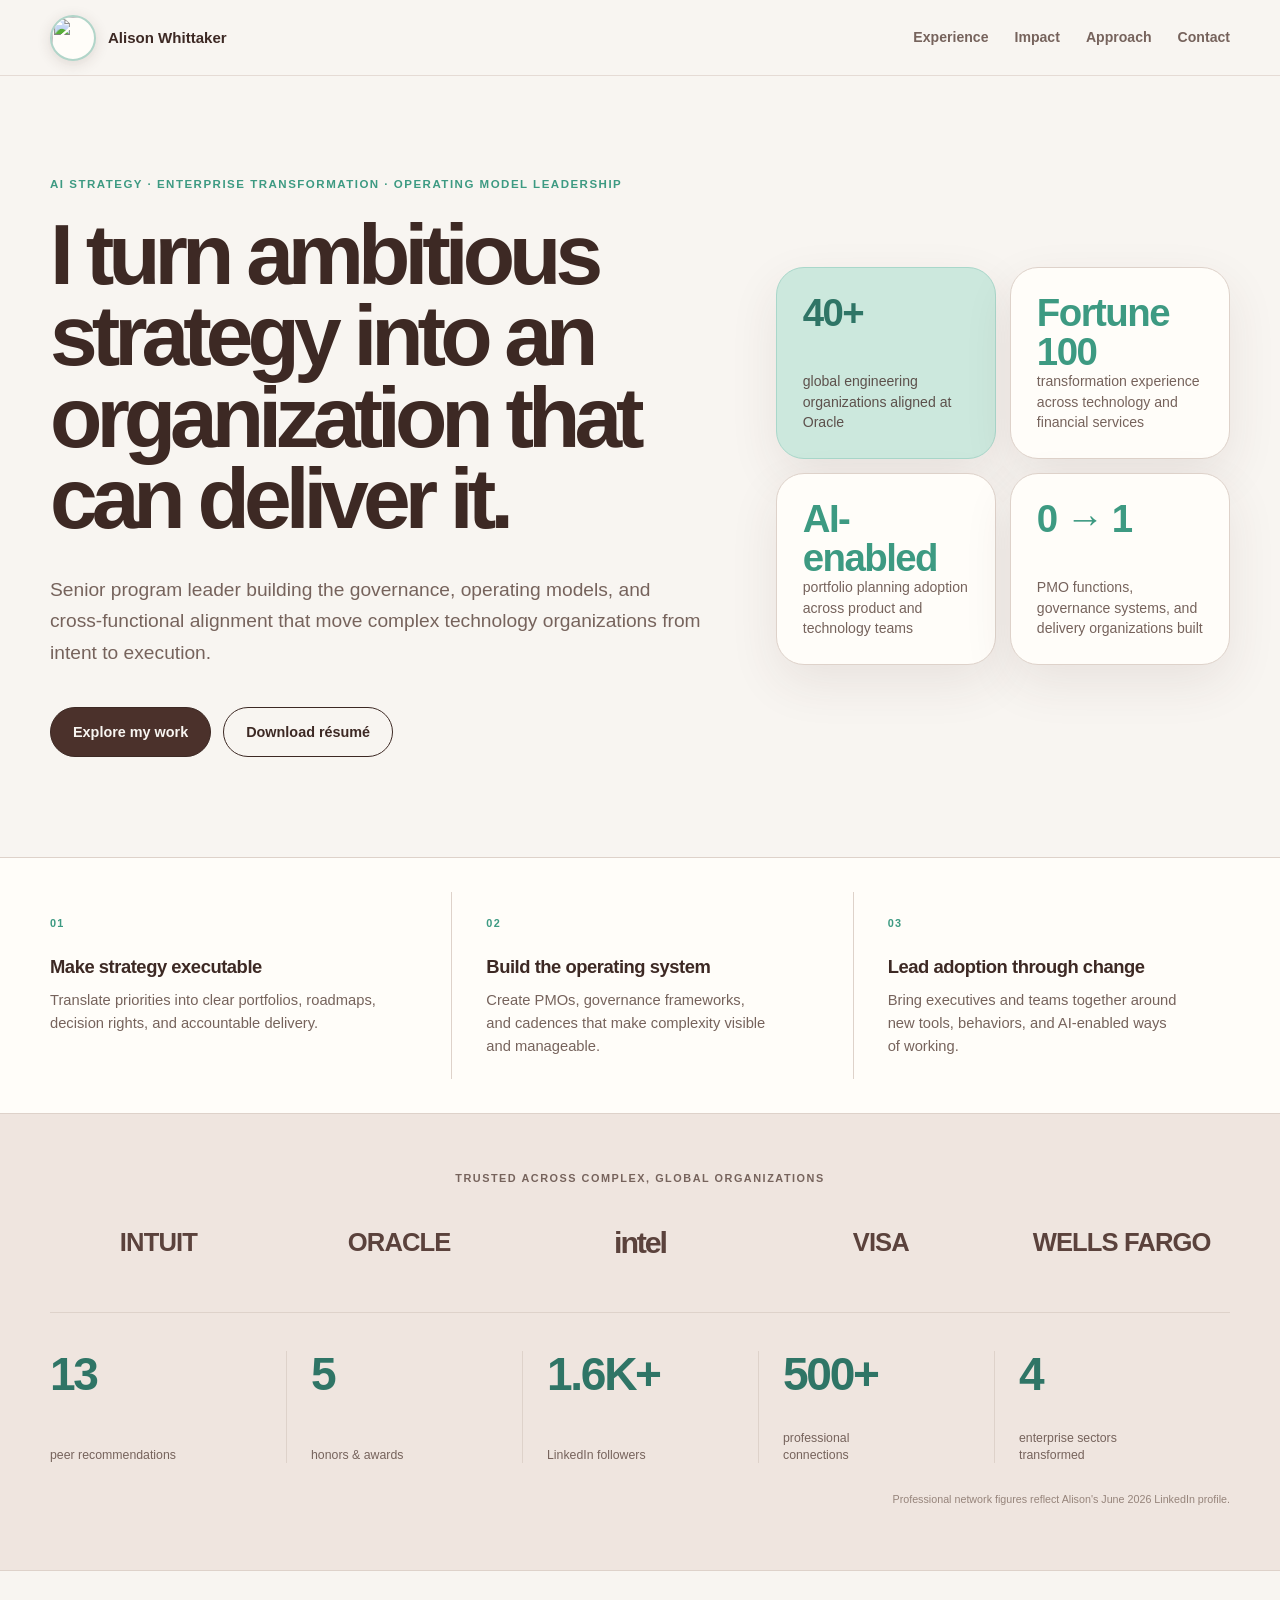
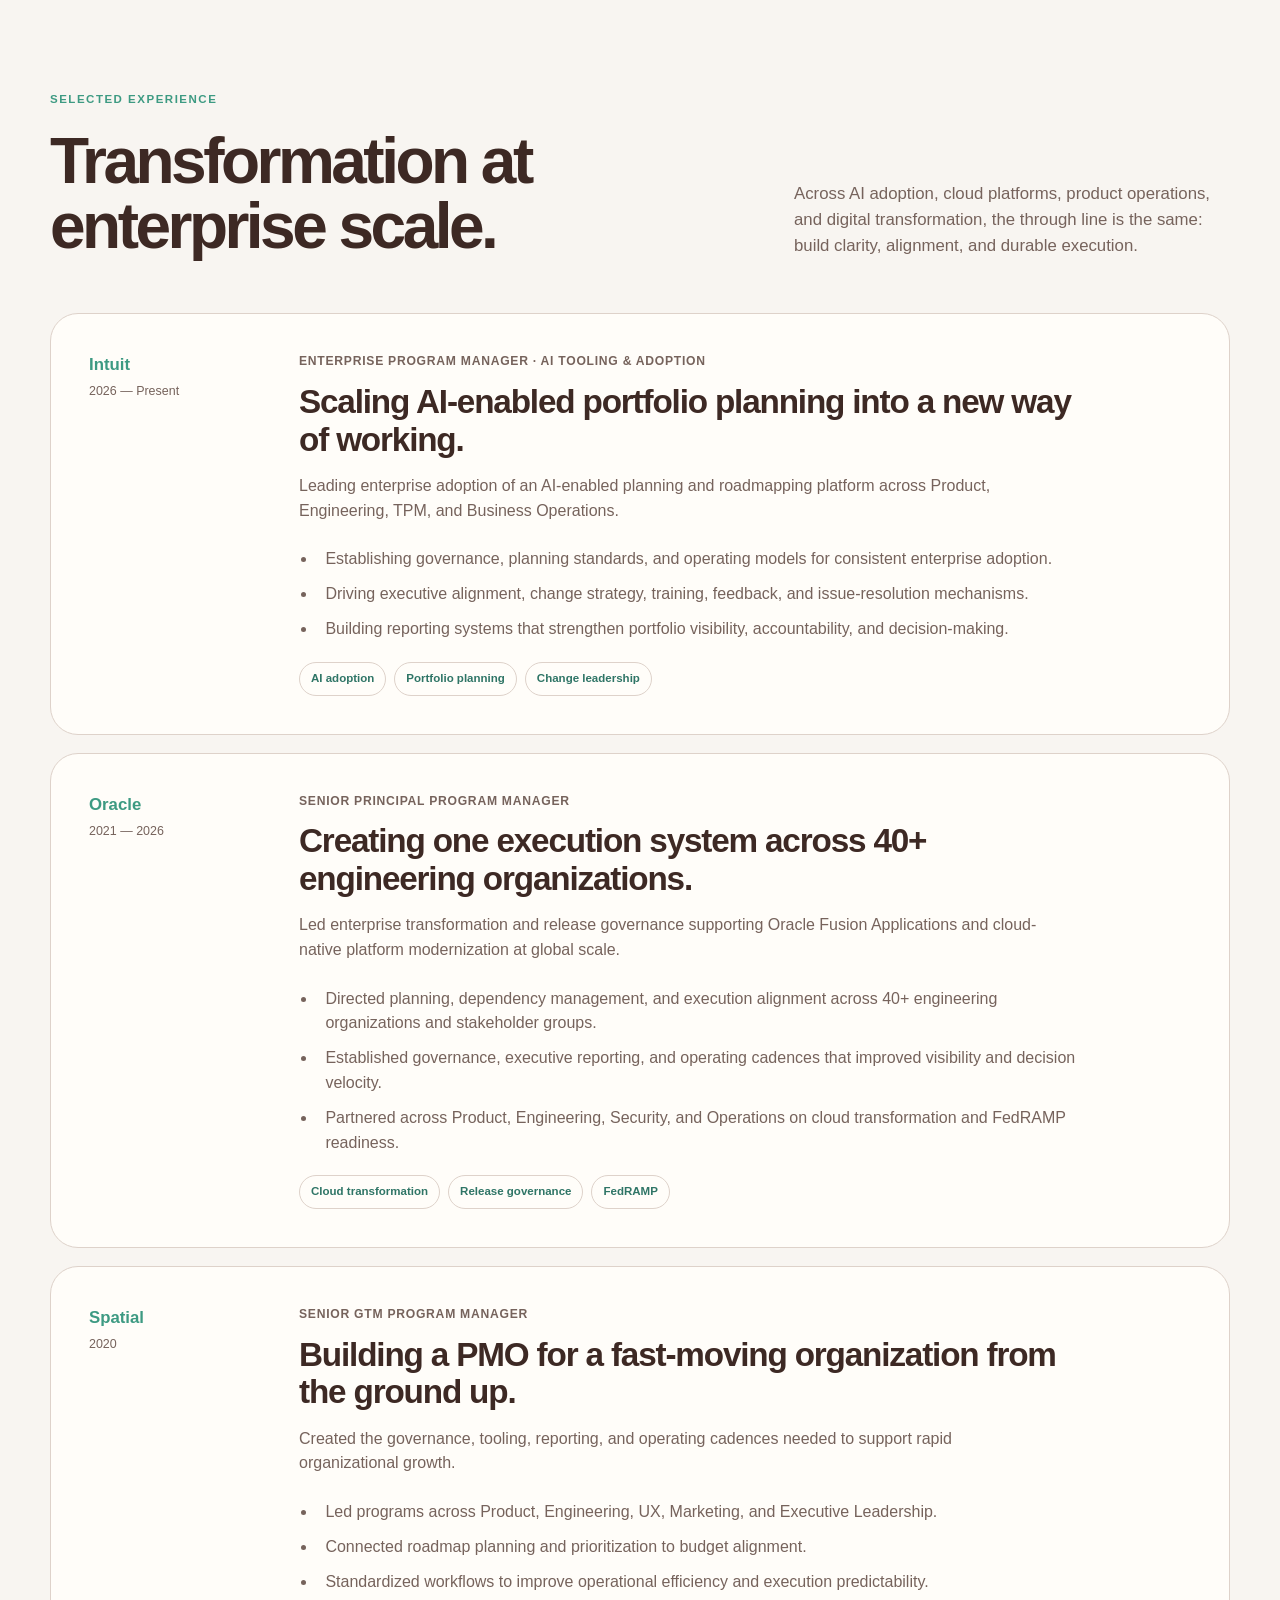
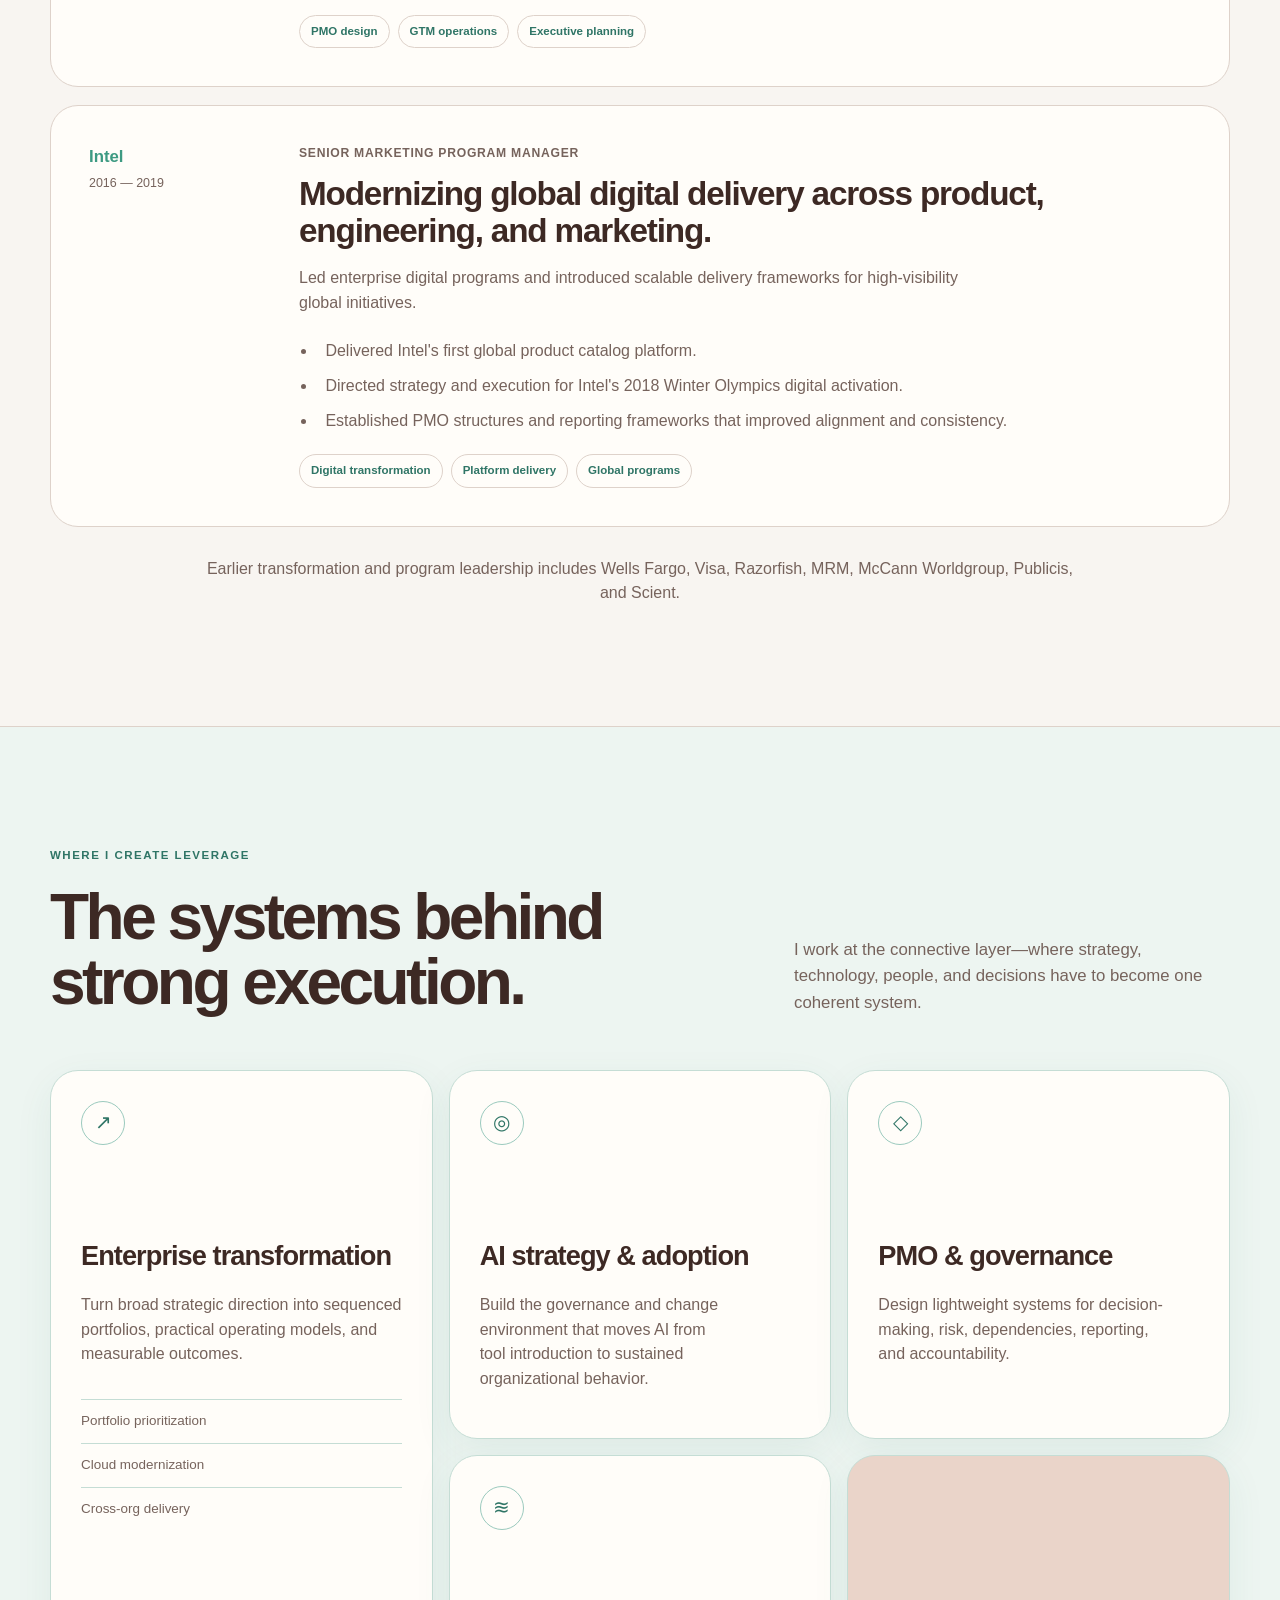
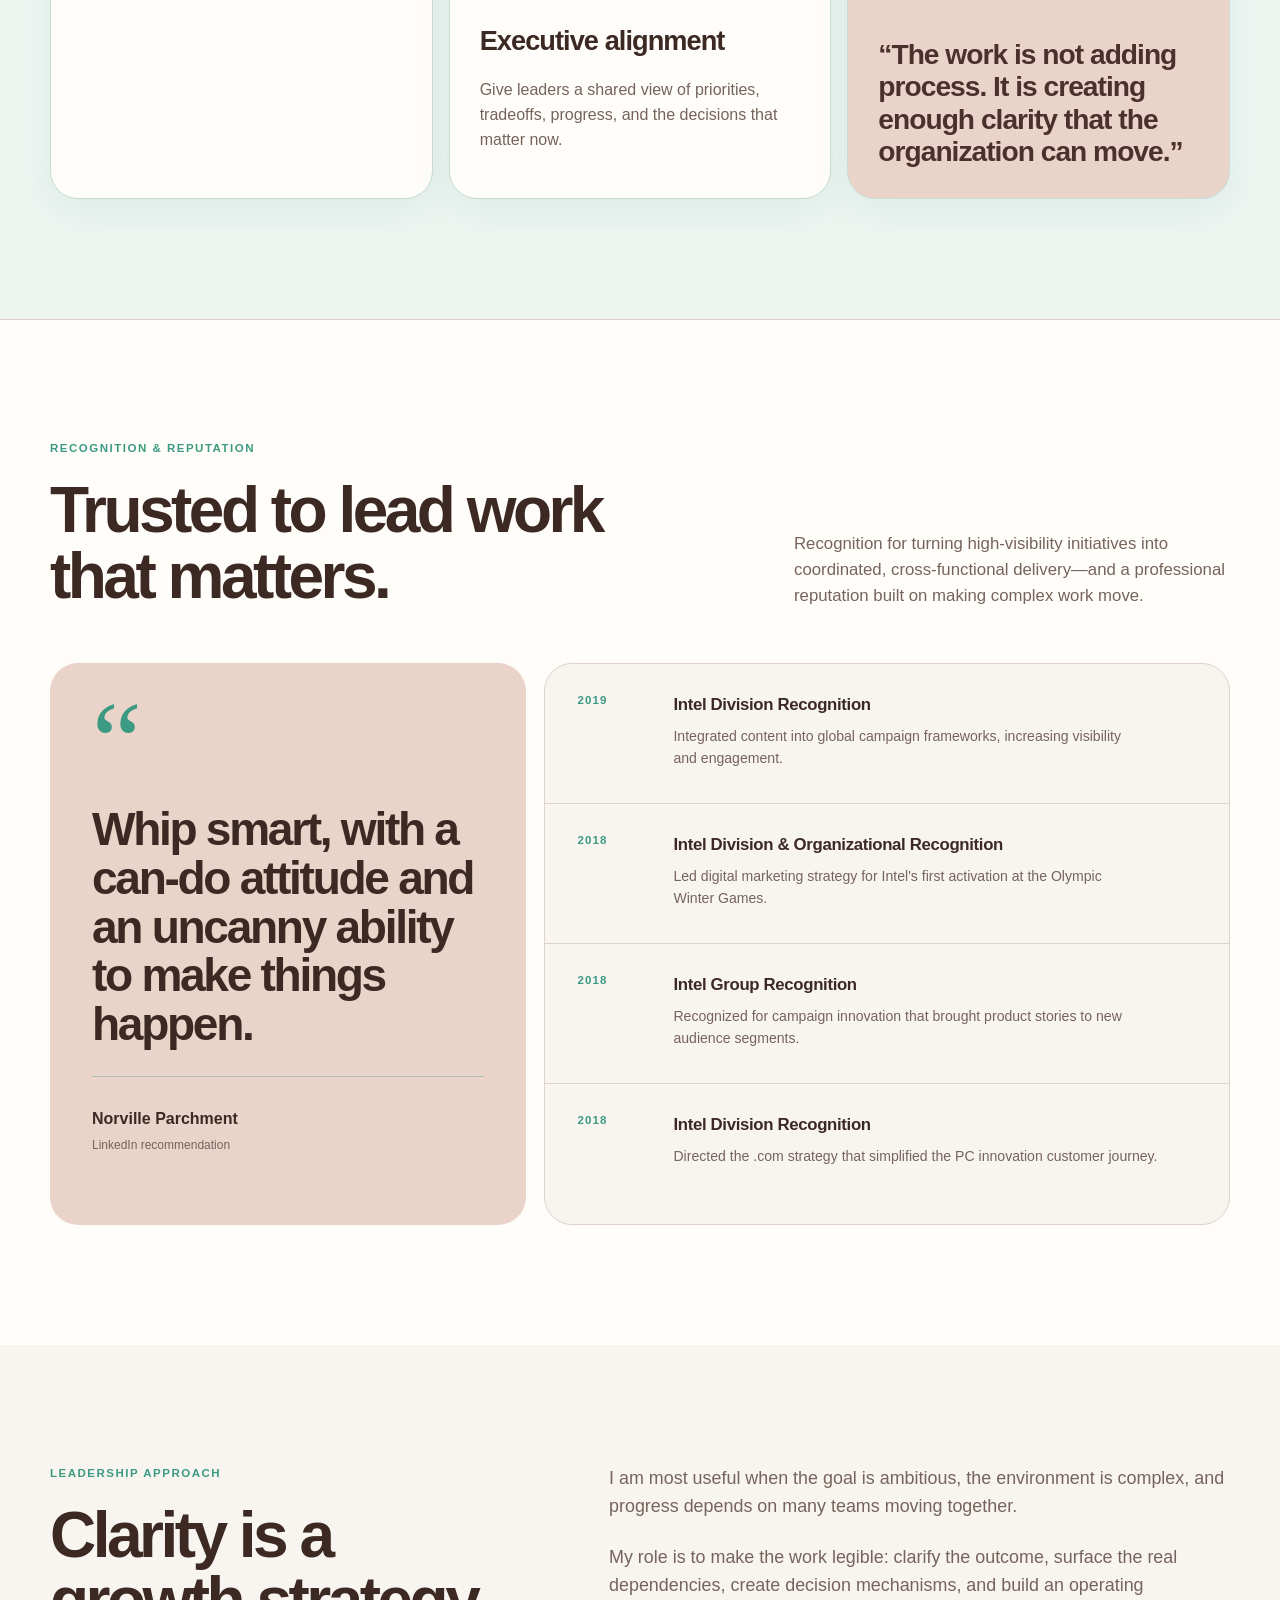
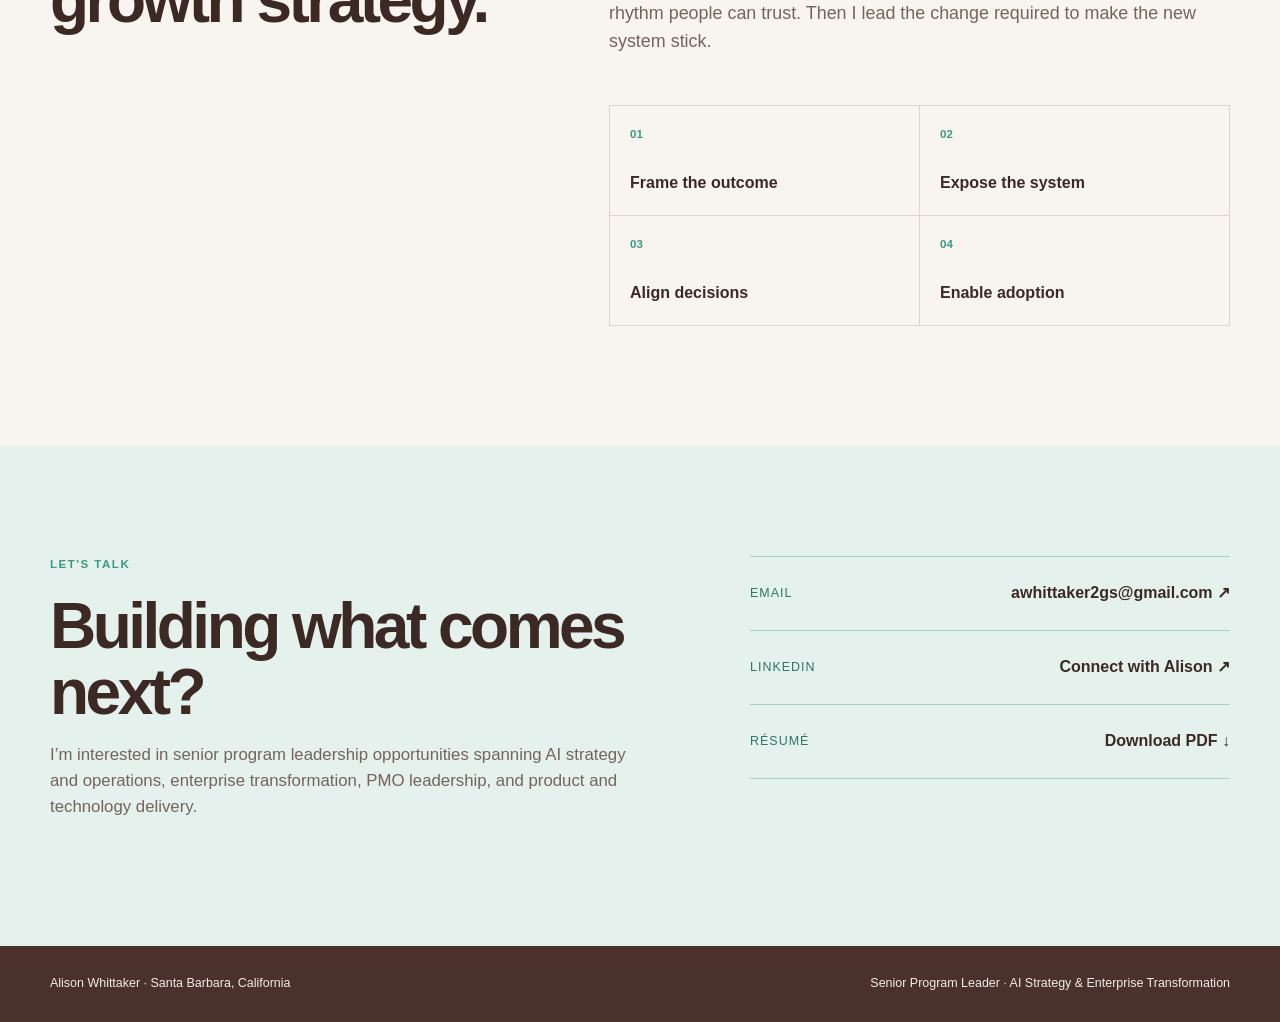
==== index.html @ a3161a33 "Add files via upload" ====
<!doctype html>
<html lang="en">
<head>
  <meta charset="utf-8">
  <meta name="viewport" content="width=device-width, initial-scale=1">
  <meta name="description" content="Alison Whittaker is a senior program leader specializing in AI strategy, enterprise transformation, operating models, PMO leadership, and technology delivery.">
  <title>Alison Whittaker — Senior Program Leader</title>
  <link rel="icon" type="image/png" href="assets/alison-whittaker-profile.png">
  <link rel="stylesheet" href="styles.css">
  <script defer src="script.js"></script>
</head>
<body>
  <header class="site-header">
    <a class="wordmark" href="#top" aria-label="Alison Whittaker, home">
      <img class="wordmark-photo" src="assets/alison-whittaker-profile.png" alt="">
      <span>Alison Whittaker</span>
    </a>
    <button class="menu-toggle" type="button" aria-expanded="false" aria-controls="site-nav">Menu</button>
    <nav id="site-nav" aria-label="Primary navigation">
      <a href="#experience">Experience</a>
      <a href="#impact">Impact</a>
      <a href="#approach">Approach</a>
      <a href="#contact">Contact</a>
    </nav>
  </header>

  <main id="top">
    <section class="hero wrap">
      <div class="hero-copy">
        <p class="eyebrow">AI strategy · Enterprise transformation · Operating model leadership</p>
        <h1>I turn ambitious strategy into an organization that can deliver it.</h1>
        <p class="hero-intro">Senior program leader building the governance, operating models, and cross-functional alignment that move complex technology organizations from intent to execution.</p>
        <div class="hero-actions">
          <a class="button button-primary" href="#experience">Explore my work</a>
          <a class="button button-secondary" href="assets/Alison-Whittaker-Resume-2026.pdf" download>Download résumé</a>
        </div>
      </div>

      <aside class="proof-grid" aria-label="Career highlights">
        <div class="proof-card proof-card-featured">
          <strong>40+</strong>
          <span>global engineering organizations aligned at Oracle</span>
        </div>
        <div class="proof-card">
          <strong>Fortune 100</strong>
          <span>transformation experience across technology and financial services</span>
        </div>
        <div class="proof-card">
          <strong>AI-enabled</strong>
          <span>portfolio planning adoption across product and technology teams</span>
        </div>
        <div class="proof-card">
          <strong>0 → 1</strong>
          <span>PMO functions, governance systems, and delivery organizations built</span>
        </div>
      </aside>
    </section>

    <section class="pillars" aria-label="Leadership focus">
      <div class="wrap pillars-grid">
        <article>
          <span class="pillar-number">01</span>
          <h2>Make strategy executable</h2>
          <p>Translate priorities into clear portfolios, roadmaps, decision rights, and accountable delivery.</p>
        </article>
        <article>
          <span class="pillar-number">02</span>
          <h2>Build the operating system</h2>
          <p>Create PMOs, governance frameworks, and cadences that make complexity visible and manageable.</p>
        </article>
        <article>
          <span class="pillar-number">03</span>
          <h2>Lead adoption through change</h2>
          <p>Bring executives and teams together around new tools, behaviors, and AI-enabled ways of working.</p>
        </article>
      </div>
    </section>

    <section class="authority-section" aria-label="Professional credibility">
      <div class="wrap">
        <p class="authority-label">Trusted across complex, global organizations</p>
        <div class="brand-rail" aria-label="Selected organizations">
          <span>INTUIT</span>
          <span>ORACLE</span>
          <span>intel</span>
          <span>VISA</span>
          <span>WELLS FARGO</span>
        </div>
        <div class="authority-stats">
          <div>
            <strong>13</strong>
            <span>peer recommendations</span>
          </div>
          <div>
            <strong>5</strong>
            <span>honors &amp; awards</span>
          </div>
          <div>
            <strong>1.6K+</strong>
            <span>LinkedIn followers</span>
          </div>
          <div>
            <strong>500+</strong>
            <span>professional connections</span>
          </div>
          <div>
            <strong>4</strong>
            <span>enterprise sectors transformed</span>
          </div>
        </div>
        <p class="source-note">Professional network figures reflect Alison's June 2026 LinkedIn profile.</p>
      </div>
    </section>

    <section class="section wrap" id="experience">
      <div class="section-heading">
        <div>
          <p class="eyebrow">Selected experience</p>
          <h2>Transformation at enterprise scale.</h2>
        </div>
        <p>Across AI adoption, cloud platforms, product operations, and digital transformation, the through line is the same: build clarity, alignment, and durable execution.</p>
      </div>

      <div class="experience-list">
        <article class="experience-card">
          <div class="experience-meta">
            <span class="company">Intuit</span>
            <span>2026 — Present</span>
          </div>
          <div class="experience-main">
            <p class="role">Enterprise Program Manager · AI Tooling & Adoption</p>
            <h3>Scaling AI-enabled portfolio planning into a new way of working.</h3>
            <p>Leading enterprise adoption of an AI-enabled planning and roadmapping platform across Product, Engineering, TPM, and Business Operations.</p>
            <ul>
              <li>Establishing governance, planning standards, and operating models for consistent enterprise adoption.</li>
              <li>Driving executive alignment, change strategy, training, feedback, and issue-resolution mechanisms.</li>
              <li>Building reporting systems that strengthen portfolio visibility, accountability, and decision-making.</li>
            </ul>
          </div>
          <div class="experience-tags">
            <span>AI adoption</span><span>Portfolio planning</span><span>Change leadership</span>
          </div>
        </article>

        <article class="experience-card">
          <div class="experience-meta">
            <span class="company">Oracle</span>
            <span>2021 — 2026</span>
          </div>
          <div class="experience-main">
            <p class="role">Senior Principal Program Manager</p>
            <h3>Creating one execution system across 40+ engineering organizations.</h3>
            <p>Led enterprise transformation and release governance supporting Oracle Fusion Applications and cloud-native platform modernization at global scale.</p>
            <ul>
              <li>Directed planning, dependency management, and execution alignment across 40+ engineering organizations and stakeholder groups.</li>
              <li>Established governance, executive reporting, and operating cadences that improved visibility and decision velocity.</li>
              <li>Partnered across Product, Engineering, Security, and Operations on cloud transformation and FedRAMP readiness.</li>
            </ul>
          </div>
          <div class="experience-tags">
            <span>Cloud transformation</span><span>Release governance</span><span>FedRAMP</span>
          </div>
        </article>

        <article class="experience-card">
          <div class="experience-meta">
            <span class="company">Spatial</span>
            <span>2020</span>
          </div>
          <div class="experience-main">
            <p class="role">Senior GTM Program Manager</p>
            <h3>Building a PMO for a fast-moving organization from the ground up.</h3>
            <p>Created the governance, tooling, reporting, and operating cadences needed to support rapid organizational growth.</p>
            <ul>
              <li>Led programs across Product, Engineering, UX, Marketing, and Executive Leadership.</li>
              <li>Connected roadmap planning and prioritization to budget alignment.</li>
              <li>Standardized workflows to improve operational efficiency and execution predictability.</li>
            </ul>
          </div>
          <div class="experience-tags">
            <span>PMO design</span><span>GTM operations</span><span>Executive planning</span>
          </div>
        </article>

        <article class="experience-card">
          <div class="experience-meta">
            <span class="company">Intel</span>
            <span>2016 — 2019</span>
          </div>
          <div class="experience-main">
            <p class="role">Senior Marketing Program Manager</p>
            <h3>Modernizing global digital delivery across product, engineering, and marketing.</h3>
            <p>Led enterprise digital programs and introduced scalable delivery frameworks for high-visibility global initiatives.</p>
            <ul>
              <li>Delivered Intel's first global product catalog platform.</li>
              <li>Directed strategy and execution for Intel's 2018 Winter Olympics digital activation.</li>
              <li>Established PMO structures and reporting frameworks that improved alignment and consistency.</li>
            </ul>
          </div>
          <div class="experience-tags">
            <span>Digital transformation</span><span>Platform delivery</span><span>Global programs</span>
          </div>
        </article>
      </div>

      <p class="earlier-work">Earlier transformation and program leadership includes Wells Fargo, Visa, Razorfish, MRM, McCann Worldgroup, Publicis, and Scient.</p>
    </section>

    <section class="section impact-section" id="impact">
      <div class="wrap">
        <div class="section-heading">
          <div>
            <p class="eyebrow">Where I create leverage</p>
            <h2>The systems behind strong execution.</h2>
          </div>
          <p>I work at the connective layer—where strategy, technology, people, and decisions have to become one coherent system.</p>
        </div>

        <div class="impact-grid">
          <article class="impact-card impact-card-large">
            <span class="impact-icon">↗</span>
            <h3>Enterprise transformation</h3>
            <p>Turn broad strategic direction into sequenced portfolios, practical operating models, and measurable outcomes.</p>
            <ul><li>Portfolio prioritization</li><li>Cloud modernization</li><li>Cross-org delivery</li></ul>
          </article>
          <article class="impact-card">
            <span class="impact-icon">◎</span>
            <h3>AI strategy & adoption</h3>
            <p>Build the governance and change environment that moves AI from tool introduction to sustained organizational behavior.</p>
          </article>
          <article class="impact-card">
            <span class="impact-icon">◇</span>
            <h3>PMO & governance</h3>
            <p>Design lightweight systems for decision-making, risk, dependencies, reporting, and accountability.</p>
          </article>
          <article class="impact-card">
            <span class="impact-icon">≋</span>
            <h3>Executive alignment</h3>
            <p>Give leaders a shared view of priorities, tradeoffs, progress, and the decisions that matter now.</p>
          </article>
          <article class="impact-card impact-card-accent">
            <p class="quote">“The work is not adding process. It is creating enough clarity that the organization can move.”</p>
          </article>
        </div>
      </div>
    </section>

    <section class="section recognition-section">
      <div class="wrap">
        <div class="section-heading">
          <div>
            <p class="eyebrow">Recognition &amp; reputation</p>
            <h2>Trusted to lead work that matters.</h2>
          </div>
          <p>Recognition for turning high-visibility initiatives into coordinated, cross-functional delivery—and a professional reputation built on making complex work move.</p>
        </div>

        <div class="recognition-layout">
          <blockquote class="testimonial-card">
            <span class="quote-mark" aria-hidden="true">“</span>
            <p>Whip smart, with a can-do attitude and an uncanny ability to make things happen.</p>
            <footer>
              <strong>Norville Parchment</strong>
              <span>LinkedIn recommendation</span>
            </footer>
          </blockquote>

          <div class="award-list">
            <article>
              <span class="award-year">2019</span>
              <div>
                <h3>Intel Division Recognition</h3>
                <p>Integrated content into global campaign frameworks, increasing visibility and engagement.</p>
              </div>
            </article>
            <article>
              <span class="award-year">2018</span>
              <div>
                <h3>Intel Division &amp; Organizational Recognition</h3>
                <p>Led digital marketing strategy for Intel's first activation at the Olympic Winter Games.</p>
              </div>
            </article>
            <article>
              <span class="award-year">2018</span>
              <div>
                <h3>Intel Group Recognition</h3>
                <p>Recognized for campaign innovation that brought product stories to new audience segments.</p>
              </div>
            </article>
            <article>
              <span class="award-year">2018</span>
              <div>
                <h3>Intel Division Recognition</h3>
                <p>Directed the .com strategy that simplified the PC innovation customer journey.</p>
              </div>
            </article>
          </div>
        </div>
      </div>
    </section>

    <section class="section wrap approach-section" id="approach">
      <div class="approach-intro">
        <p class="eyebrow">Leadership approach</p>
        <h2>Clarity is a growth strategy.</h2>
      </div>
      <div class="approach-copy">
        <p>I am most useful when the goal is ambitious, the environment is complex, and progress depends on many teams moving together.</p>
        <p>My role is to make the work legible: clarify the outcome, surface the real dependencies, create decision mechanisms, and build an operating rhythm people can trust. Then I lead the change required to make the new system stick.</p>
        <div class="approach-steps">
          <div><strong>01</strong><span>Frame the outcome</span></div>
          <div><strong>02</strong><span>Expose the system</span></div>
          <div><strong>03</strong><span>Align decisions</span></div>
          <div><strong>04</strong><span>Enable adoption</span></div>
        </div>
      </div>
    </section>

    <section class="contact-section" id="contact">
      <div class="wrap contact-grid">
        <div>
          <p class="eyebrow">Let's talk</p>
          <h2>Building what comes next?</h2>
          <p>I’m interested in senior program leadership opportunities spanning AI strategy and operations, enterprise transformation, PMO leadership, and product and technology delivery.</p>
        </div>
        <div class="contact-actions">
          <a class="contact-link" href="mailto:awhittaker2gs@gmail.com">
            <span>Email</span>
            <strong>awhittaker2gs@gmail.com ↗</strong>
          </a>
          <a class="contact-link" href="https://www.linkedin.com/in/alisoncwhittaker/" target="_blank" rel="noreferrer">
            <span>LinkedIn</span>
            <strong>Connect with Alison ↗</strong>
          </a>
          <a class="contact-link" href="assets/Alison-Whittaker-Resume-2026.pdf" download>
            <span>Résumé</span>
            <strong>Download PDF ↓</strong>
          </a>
        </div>
      </div>
    </section>
  </main>

  <footer>
    <div class="wrap footer-inner">
      <p>Alison Whittaker · Santa Barbara, California</p>
      <p>Senior Program Leader · AI Strategy & Enterprise Transformation</p>
    </div>
  </footer>
</body>
</html>
---- styles.css ----
:root {
  --ink: #3d2924;
  --muted: #76635c;
  --paper: #f8f5f1;
  --surface: #fffdf9;
  --surface-2: #eee5df;
  --line: #ded2ca;
  --accent: #3d9a82;
  --accent-soft: #ead4c9;
  --forest: #2f7566;
  --lime: #cce8dd;
  --cocoa: #4b312b;
  --blush: #d9aa98;
  --shadow: 0 18px 50px rgba(76, 49, 43, .09);
  --radius: 28px;
  --max: 1180px;
}

* { box-sizing: border-box; }

html {
  scroll-behavior: smooth;
  scroll-padding-top: 100px;
}

body {
  margin: 0;
  background: var(--paper);
  color: var(--ink);
  font-family: Inter, ui-sans-serif, -apple-system, BlinkMacSystemFont, "Segoe UI", sans-serif;
  line-height: 1.55;
  -webkit-font-smoothing: antialiased;
}

a { color: inherit; }
button, a { -webkit-tap-highlight-color: transparent; }

.wrap {
  width: min(calc(100% - 48px), var(--max));
  margin-inline: auto;
}

.site-header {
  position: sticky;
  z-index: 20;
  top: 0;
  display: flex;
  align-items: center;
  justify-content: space-between;
  min-height: 76px;
  padding: 12px max(24px, calc((100vw - var(--max)) / 2));
  border-bottom: 1px solid color-mix(in srgb, var(--line) 72%, transparent);
  background: color-mix(in srgb, var(--paper) 92%, transparent);
  backdrop-filter: blur(18px);
}

.wordmark {
  display: inline-flex;
  align-items: center;
  gap: 12px;
  color: var(--ink);
  font-size: .94rem;
  font-weight: 750;
  text-decoration: none;
}

.wordmark-photo {
  display: block;
  width: 46px;
  height: 46px;
  border: 2px solid color-mix(in srgb, var(--accent) 40%, var(--surface));
  border-radius: 50%;
  background: var(--surface);
  object-fit: cover;
  object-position: center;
  box-shadow: 0 3px 14px rgba(76, 49, 43, .15);
}

nav {
  display: flex;
  align-items: center;
  gap: 26px;
}

nav a {
  color: var(--muted);
  font-size: .88rem;
  font-weight: 650;
  text-decoration: none;
}

nav a:hover { color: var(--ink); }

.menu-toggle {
  border: 1px solid var(--line);
  background: var(--surface);
  color: var(--ink);
  cursor: pointer;
}

.menu-toggle { display: none; }

.hero {
  display: grid;
  grid-template-columns: minmax(0, 1.18fr) minmax(380px, .82fr);
  gap: 72px;
  align-items: center;
  min-height: 720px;
  padding-block: 100px;
}

.eyebrow {
  margin: 0 0 20px;
  color: var(--accent);
  font-size: .72rem;
  font-weight: 800;
  letter-spacing: .13em;
  text-transform: uppercase;
}

h1, h2, h3, p { text-wrap: pretty; }

h1 {
  max-width: 770px;
  margin: 0;
  font-size: clamp(3.5rem, 6.7vw, 6.8rem);
  font-weight: 760;
  letter-spacing: -.07em;
  line-height: .95;
}

.hero-intro {
  max-width: 700px;
  margin: 34px 0 0;
  color: var(--muted);
  font-size: clamp(1.08rem, 1.5vw, 1.35rem);
  line-height: 1.65;
}

.hero-actions {
  display: flex;
  flex-wrap: wrap;
  gap: 12px;
  margin-top: 38px;
}

.button {
  display: inline-flex;
  align-items: center;
  justify-content: center;
  min-height: 50px;
  padding: 0 22px;
  border: 1px solid var(--ink);
  border-radius: 999px;
  font-size: .9rem;
  font-weight: 750;
  text-decoration: none;
}

.button-primary { background: var(--cocoa); color: var(--paper); }
.button-secondary { background: transparent; }
.button:hover { transform: translateY(-2px); }

.proof-grid {
  display: grid;
  grid-template-columns: 1fr 1fr;
  gap: 14px;
}

.proof-card {
  display: flex;
  min-height: 190px;
  flex-direction: column;
  justify-content: space-between;
  padding: 26px;
  border: 1px solid var(--line);
  border-radius: var(--radius);
  background: var(--surface);
  box-shadow: var(--shadow);
}

.proof-card strong {
  color: var(--accent);
  font-size: clamp(1.75rem, 3vw, 2.55rem);
  letter-spacing: -.04em;
  line-height: 1;
}

.proof-card span {
  color: var(--muted);
  font-size: .88rem;
  line-height: 1.45;
}

.proof-card-featured {
  border-color: #a9d7ca;
  background: var(--lime);
  color: var(--cocoa);
}

.proof-card-featured strong { color: var(--forest); }
.proof-card-featured span { color: #5d514c; }

.pillars {
  padding-block: 34px;
  border-block: 1px solid var(--line);
  background: var(--surface);
}

.pillars-grid {
  display: grid;
  grid-template-columns: repeat(3, 1fr);
  gap: 24px;
}

.pillars article { padding: 18px 20px 22px 0; }
.pillars article + article { border-left: 1px solid var(--line); padding-left: 34px; }
.pillar-number { color: var(--accent); font-size: .68rem; font-weight: 800; letter-spacing: .12em; }
.pillars h2 { margin: 18px 0 8px; font-size: 1.15rem; letter-spacing: -.025em; }
.pillars p { margin: 0; color: var(--muted); font-size: .92rem; }

.authority-section {
  padding-block: 56px 62px;
  border-bottom: 1px solid var(--line);
  background: #efe5df;
  color: var(--ink);
}

.authority-label {
  margin: 0 0 32px;
  color: var(--muted);
  font-size: .68rem;
  font-weight: 800;
  letter-spacing: .14em;
  text-align: center;
  text-transform: uppercase;
}

.brand-rail {
  display: grid;
  grid-template-columns: repeat(5, 1fr);
  align-items: center;
  gap: 24px;
  padding-bottom: 46px;
  border-bottom: 1px solid var(--line);
  color: var(--cocoa);
  text-align: center;
}

.brand-rail span {
  font-size: clamp(1rem, 2.1vw, 1.6rem);
  font-weight: 850;
  letter-spacing: -.035em;
  opacity: .9;
}

.brand-rail span:nth-child(3) {
  font-size: clamp(1.25rem, 2.5vw, 1.9rem);
  letter-spacing: -.07em;
}

.authority-stats {
  display: grid;
  grid-template-columns: repeat(5, 1fr);
  gap: 0;
  margin-top: 38px;
}

.authority-stats div {
  display: flex;
  min-height: 112px;
  flex-direction: column;
  justify-content: space-between;
  padding: 0 24px;
  border-left: 1px solid var(--line);
}

.authority-stats div:first-child { border-left: 0; padding-left: 0; }
.authority-stats div:last-child { padding-right: 0; }

.authority-stats strong {
  color: var(--forest);
  font-size: clamp(2rem, 3.6vw, 3.2rem);
  letter-spacing: -.05em;
  line-height: 1;
}

.authority-stats span {
  max-width: 130px;
  color: var(--muted);
  font-size: .77rem;
  line-height: 1.35;
}

.source-note {
  margin: 28px 0 0;
  color: #96847b;
  font-size: .67rem;
  text-align: right;
}

.section { padding-block: 120px; }

.section-heading {
  display: grid;
  grid-template-columns: 1.2fr .8fr;
  gap: 90px;
  align-items: end;
  margin-bottom: 54px;
}

.section-heading h2, .approach-intro h2, .contact-section h2 {
  max-width: 760px;
  margin: 0;
  font-size: clamp(2.55rem, 5vw, 5rem);
  letter-spacing: -.055em;
  line-height: 1.02;
}

.section-heading > p {
  margin: 0;
  color: var(--muted);
  font-size: 1.05rem;
}

.experience-list { display: grid; gap: 18px; }

.experience-card {
  display: grid;
  grid-template-columns: 170px minmax(0, 1fr);
  gap: 20px 40px;
  padding: 38px;
  border: 1px solid var(--line);
  border-radius: var(--radius);
  background: var(--surface);
}

.experience-meta {
  display: flex;
  flex-direction: column;
  gap: 4px;
  color: var(--muted);
  font-size: .78rem;
}

.company { color: var(--accent); font-size: 1.05rem; font-weight: 800; }
.experience-main { max-width: 780px; }
.role { margin: 0 0 12px; color: var(--muted); font-size: .76rem; font-weight: 750; letter-spacing: .06em; text-transform: uppercase; }
.experience-main h3 { margin: 0 0 16px; font-size: clamp(1.5rem, 2.6vw, 2.2rem); letter-spacing: -.035em; line-height: 1.12; }
.experience-main > p:not(.role) { margin: 0; color: var(--muted); }
.experience-main ul { margin: 24px 0 0; padding-left: 1.15em; }
.experience-main li { padding-left: .5em; margin-top: 10px; color: var(--muted); }

.experience-tags {
  display: flex;
  grid-column: 2;
  flex-wrap: wrap;
  gap: 8px;
}

.experience-tags span {
  padding: 7px 11px;
  border: 1px solid var(--line);
  border-radius: 999px;
  color: var(--forest);
  font-size: .72rem;
  font-weight: 700;
}

.earlier-work {
  max-width: 900px;
  margin: 30px auto 0;
  color: var(--muted);
  text-align: center;
}

.impact-section {
  border-block: 1px solid var(--line);
  background: #edf5f1;
  color: var(--ink);
}

.impact-section .eyebrow { color: var(--forest); }
.impact-section .section-heading > p { color: var(--muted); }

.impact-grid {
  display: grid;
  grid-template-columns: repeat(3, 1fr);
  gap: 16px;
}

.impact-card {
  min-height: 320px;
  padding: 30px;
  border: 1px solid #c5ddd5;
  border-radius: var(--radius);
  background: var(--surface);
  box-shadow: 0 12px 38px rgba(47, 117, 102, .07);
}

.impact-card-large { grid-row: span 2; min-height: 656px; }
.impact-card-accent { display: flex; align-items: flex-end; background: var(--accent-soft); color: var(--cocoa); }
.impact-icon { display: inline-grid; width: 44px; height: 44px; place-items: center; border: 1px solid #9bcabe; border-radius: 50%; color: var(--forest); font-size: 1.25rem; }
.impact-card h3 { margin: 90px 0 14px; font-size: 1.7rem; letter-spacing: -.035em; }
.impact-card p { color: var(--muted); }
.impact-card ul { margin: 32px 0 0; padding: 0; list-style: none; }
.impact-card li { padding-block: 11px; border-top: 1px solid #c5ddd5; color: var(--muted); font-size: .84rem; }
.impact-card .quote { margin: 0; color: var(--cocoa); font-size: clamp(1.5rem, 2.2vw, 2.2rem); font-weight: 700; letter-spacing: -.035em; line-height: 1.15; }

.recognition-section {
  background: var(--surface);
}

.recognition-layout {
  display: grid;
  grid-template-columns: .82fr 1.18fr;
  gap: 18px;
  align-items: stretch;
}

.testimonial-card {
  display: flex;
  min-height: 560px;
  flex-direction: column;
  justify-content: space-between;
  margin: 0;
  padding: 42px;
  border-radius: var(--radius);
  background: #ead4c9;
}

.quote-mark {
  color: var(--accent);
  font-family: Georgia, serif;
  font-size: 7rem;
  line-height: .65;
}

.testimonial-card > p {
  margin: auto 0;
  color: var(--ink);
  font-size: clamp(2rem, 3.6vw, 3.25rem);
  font-weight: 720;
  letter-spacing: -.05em;
  line-height: 1.06;
}

.testimonial-card footer {
  display: flex;
  flex-direction: column;
  gap: 4px;
  padding-top: 30px;
  border-top: 1px solid color-mix(in srgb, var(--accent) 34%, transparent);
  background: transparent;
  color: var(--ink);
}

.testimonial-card footer span {
  color: var(--muted);
  font-size: .75rem;
}

.award-list {
  overflow: hidden;
  border: 1px solid var(--line);
  border-radius: var(--radius);
  background: var(--paper);
}

.award-list article {
  display: grid;
  grid-template-columns: 72px 1fr;
  gap: 24px;
  min-height: 140px;
  padding: 28px 32px;
  border-bottom: 1px solid var(--line);
}

.award-list article:last-child { border-bottom: 0; }

.award-year {
  color: var(--accent);
  font-size: .72rem;
  font-weight: 800;
  letter-spacing: .1em;
}

.award-list h3 {
  margin: 0 0 8px;
  font-size: 1.05rem;
  letter-spacing: -.02em;
}

.award-list p {
  margin: 0;
  color: var(--muted);
  font-size: .88rem;
}

.approach-section {
  display: grid;
  grid-template-columns: .85fr 1.15fr;
  gap: 100px;
}

.approach-copy > p {
  margin: 0 0 24px;
  color: var(--muted);
  font-size: 1.12rem;
}

.approach-steps {
  display: grid;
  grid-template-columns: 1fr 1fr;
  margin-top: 50px;
  border-top: 1px solid var(--line);
  border-left: 1px solid var(--line);
}

.approach-steps div {
  display: flex;
  min-height: 110px;
  flex-direction: column;
  justify-content: space-between;
  padding: 20px;
  border-right: 1px solid var(--line);
  border-bottom: 1px solid var(--line);
}

.approach-steps strong { color: var(--accent); font-size: .72rem; }
.approach-steps span { font-weight: 750; }

.contact-section {
  padding-block: 110px;
  background: #e4f1ec;
}

.contact-grid {
  display: grid;
  grid-template-columns: 1fr .8fr;
  gap: 100px;
}

.contact-grid > div > p:not(.eyebrow) { max-width: 690px; color: var(--muted); font-size: 1.05rem; }
.contact-actions { border-top: 1px solid #aacfc4; }

.contact-link {
  display: flex;
  align-items: center;
  justify-content: space-between;
  gap: 20px;
  padding: 24px 0;
  border-bottom: 1px solid #aacfc4;
  text-decoration: none;
}

.contact-link span { color: var(--forest); font-size: .78rem; text-transform: uppercase; letter-spacing: .08em; }
.contact-link strong { text-align: right; }
.contact-link:hover strong { color: var(--accent); }

footer { padding-block: 28px; background: var(--cocoa); color: #f5ece7; }
.footer-inner { display: flex; justify-content: space-between; gap: 30px; }
.footer-inner p { margin: 0; font-size: .78rem; }

@media (max-width: 900px) {
  .hero { grid-template-columns: 1fr; gap: 54px; min-height: auto; padding-block: 80px; }
  .proof-grid { max-width: 700px; }
  .section-heading, .approach-section, .contact-grid { grid-template-columns: 1fr; gap: 36px; }
  .pillars-grid { grid-template-columns: 1fr; }
  .pillars article + article { border-top: 1px solid var(--line); border-left: 0; padding-left: 0; }
  .authority-stats { grid-template-columns: repeat(3, 1fr); row-gap: 38px; }
  .authority-stats div:nth-child(4) { border-left: 0; padding-left: 0; }
  .impact-grid { grid-template-columns: 1fr 1fr; }
  .impact-card-large { grid-row: auto; min-height: 320px; }
  .impact-card-large h3 { margin-top: 60px; }
  .recognition-layout { grid-template-columns: 1fr; }
  .testimonial-card { min-height: 460px; }
}

@media (max-width: 680px) {
  .wrap { width: min(calc(100% - 30px), var(--max)); }
  .site-header { min-height: 66px; padding-inline: 15px; }
  .menu-toggle { display: inline-flex; min-height: 38px; align-items: center; padding: 0 14px; border-radius: 999px; font-weight: 700; }
  nav {
    position: absolute;
    top: 66px;
    right: 15px;
    left: 15px;
    display: none;
    align-items: stretch;
    flex-direction: column;
    gap: 0;
    padding: 10px;
    border: 1px solid var(--line);
    border-radius: 18px;
    background: var(--surface);
    box-shadow: var(--shadow);
  }
  nav.open { display: flex; }
  nav a { padding: 13px; }
  h1 { font-size: clamp(3.1rem, 16vw, 4.7rem); }
  .hero { padding-block: 62px 78px; }
  .proof-grid { grid-template-columns: 1fr; }
  .proof-card { min-height: 150px; }
  .brand-rail { grid-template-columns: repeat(2, 1fr); row-gap: 30px; }
  .brand-rail span:last-child { grid-column: 1 / -1; }
  .authority-stats { grid-template-columns: 1fr 1fr; }
  .authority-stats div { min-height: 98px; padding: 0 18px; }
  .authority-stats div:nth-child(3), .authority-stats div:nth-child(5) { border-left: 0; padding-left: 0; }
  .authority-stats div:nth-child(4) { border-left: 1px solid var(--line); padding-left: 18px; }
  .authority-stats div:last-child { grid-column: 1 / -1; }
  .authority-stats span { max-width: 145px; }
  .source-note { text-align: left; }
  .section { padding-block: 84px; }
  .experience-card { grid-template-columns: 1fr; padding: 25px; }
  .experience-tags { grid-column: 1; }
  .impact-grid { grid-template-columns: 1fr; }
  .impact-card, .impact-card-large { min-height: 290px; }
  .impact-card h3 { margin-top: 65px; }
  .testimonial-card { min-height: 430px; padding: 28px; }
  .award-list article { grid-template-columns: 1fr; gap: 10px; padding: 24px; }
  .approach-steps { grid-template-columns: 1fr; }
  .contact-section { padding-block: 80px; }
  .contact-link { align-items: flex-start; flex-direction: column; }
  .contact-link strong { text-align: left; }
  .footer-inner { flex-direction: column; }
}

@media (prefers-reduced-motion: no-preference) {
  .button, .proof-card, .impact-card { transition: transform .25s ease, border-color .25s ease; }
  .proof-card:hover, .impact-card:hover { transform: translateY(-4px); }
}
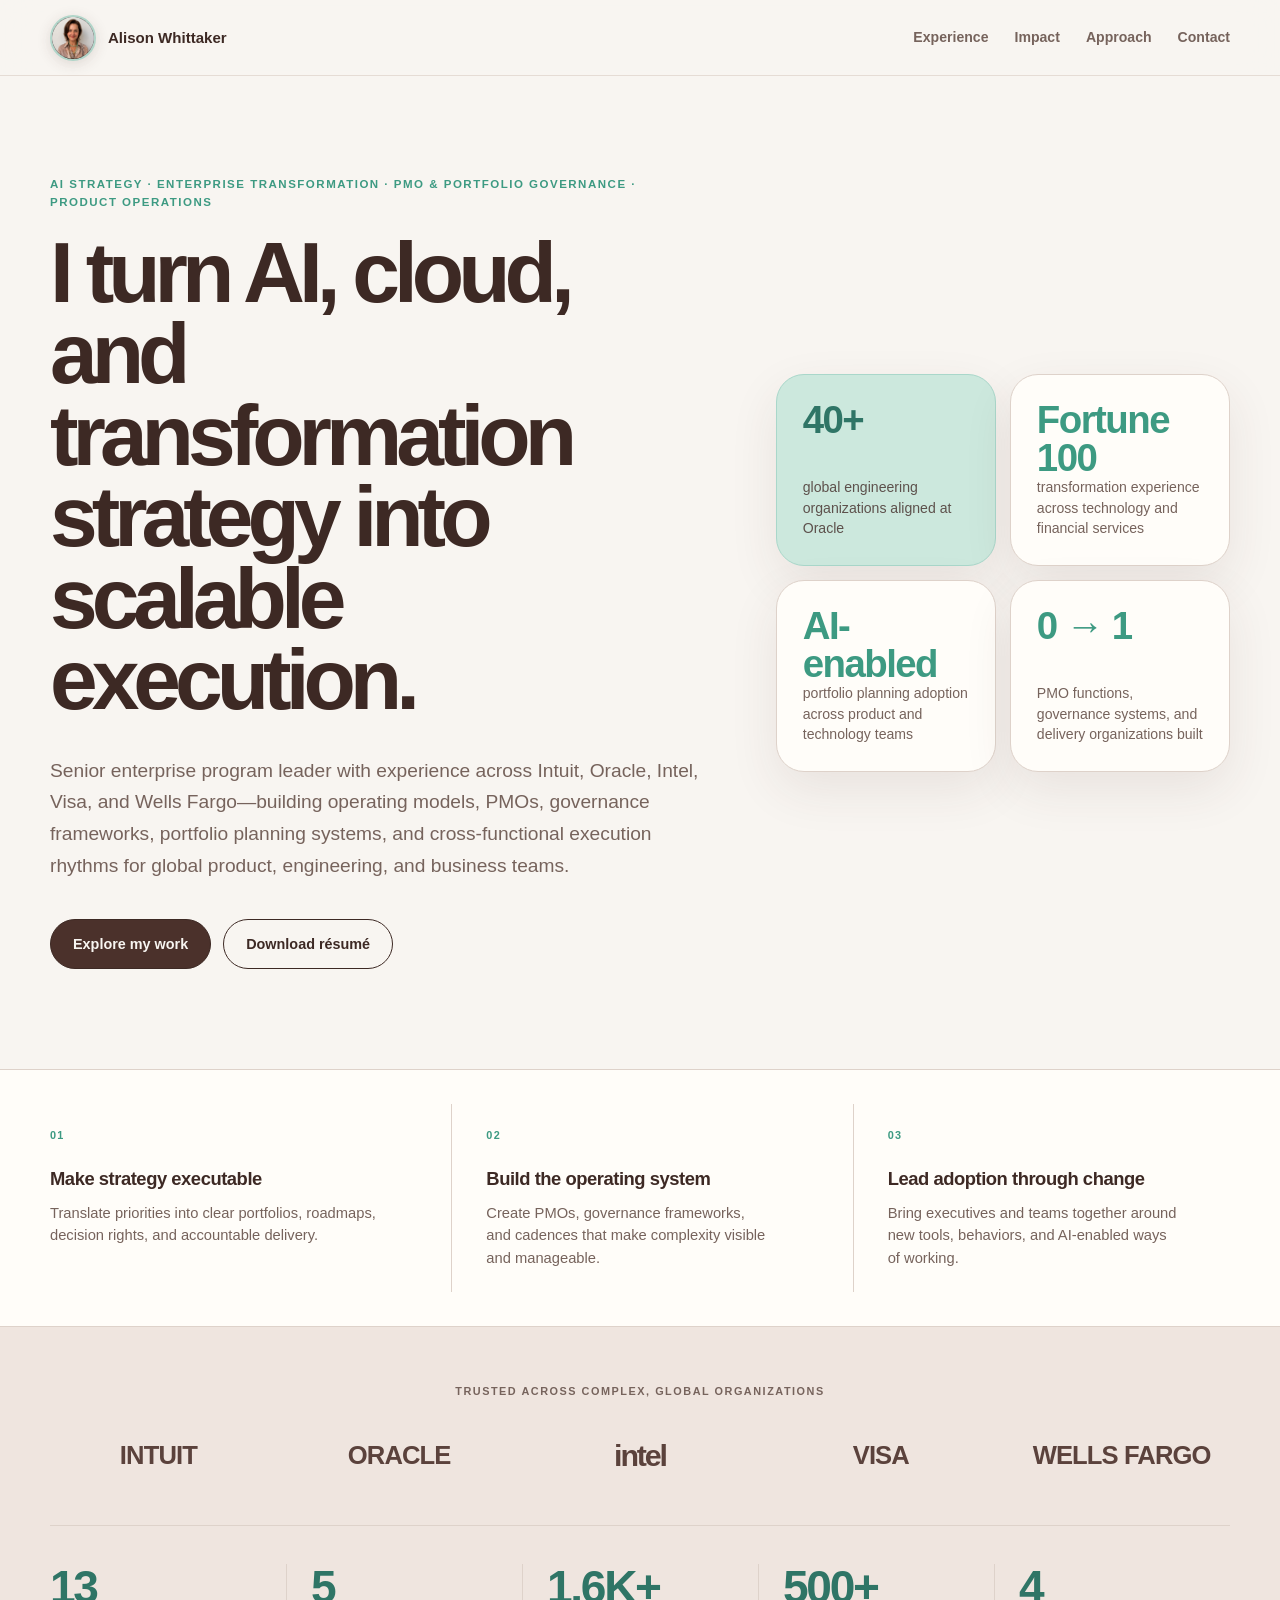
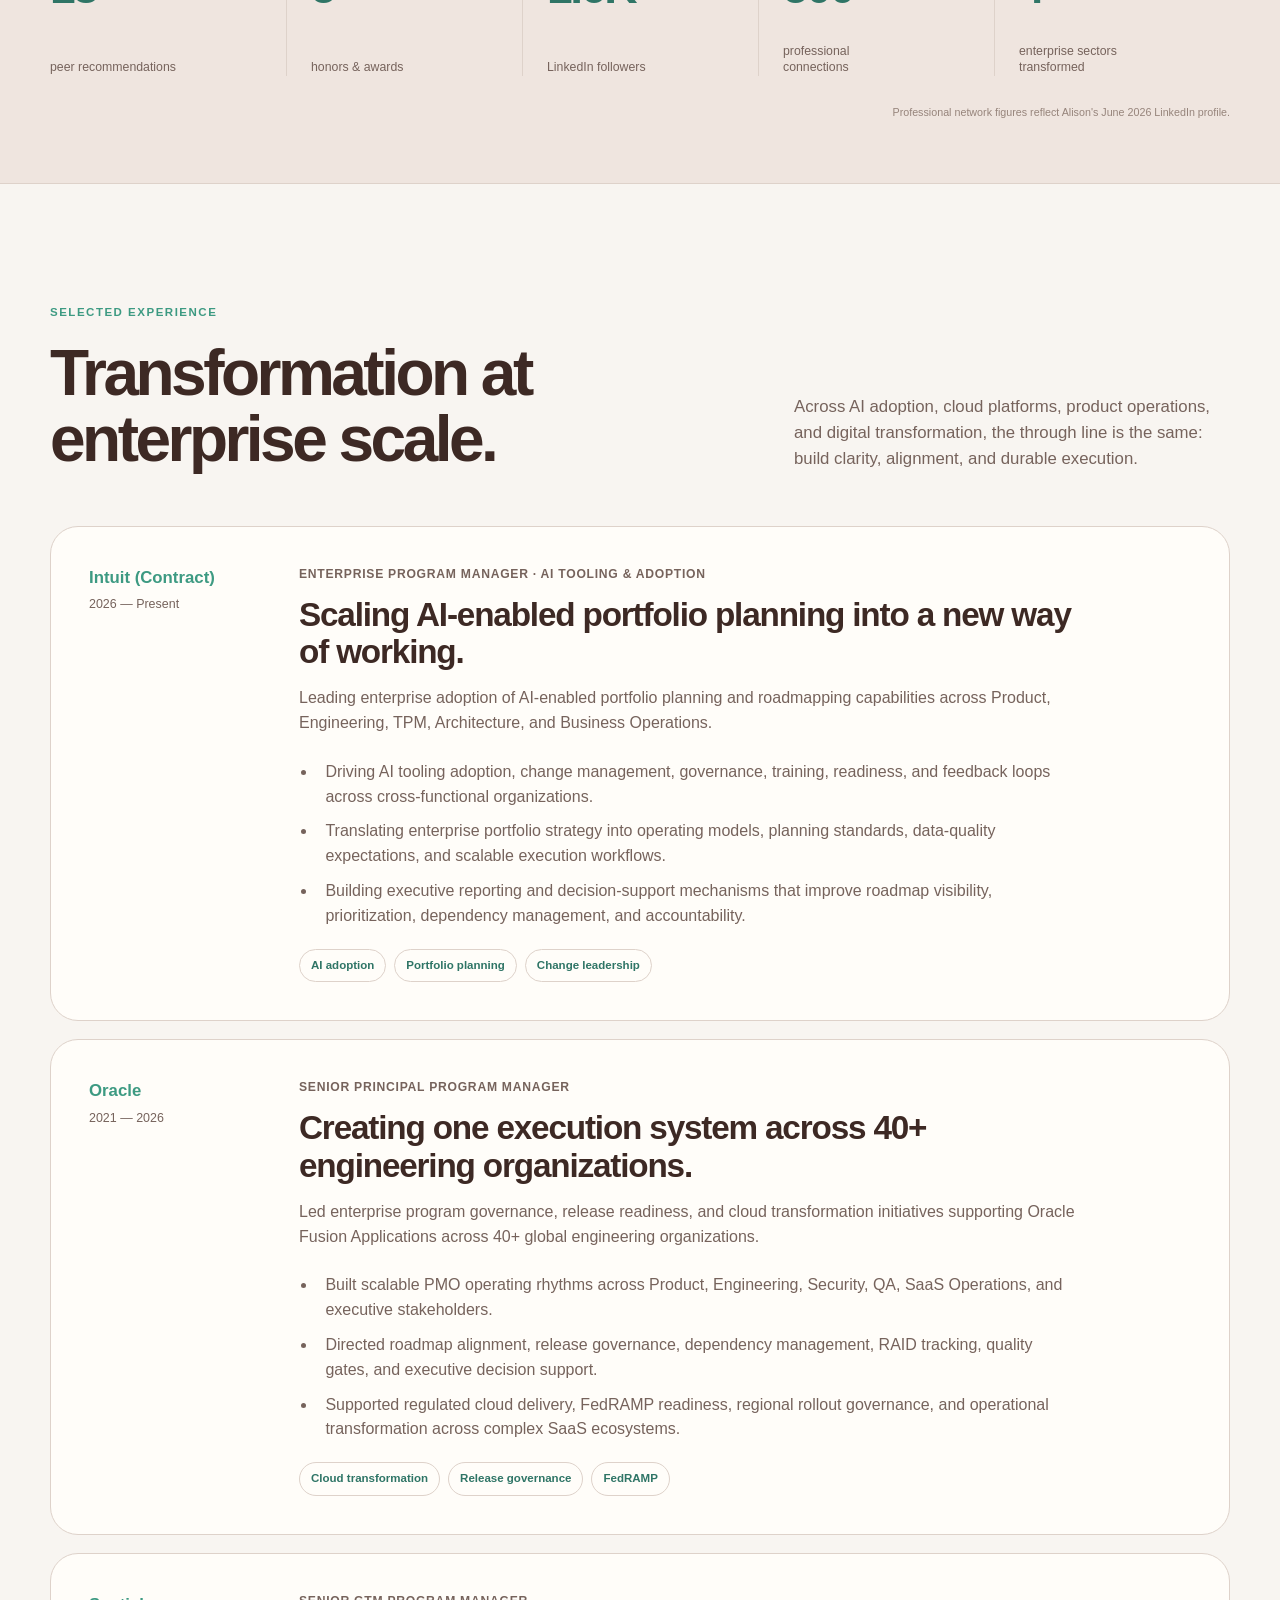
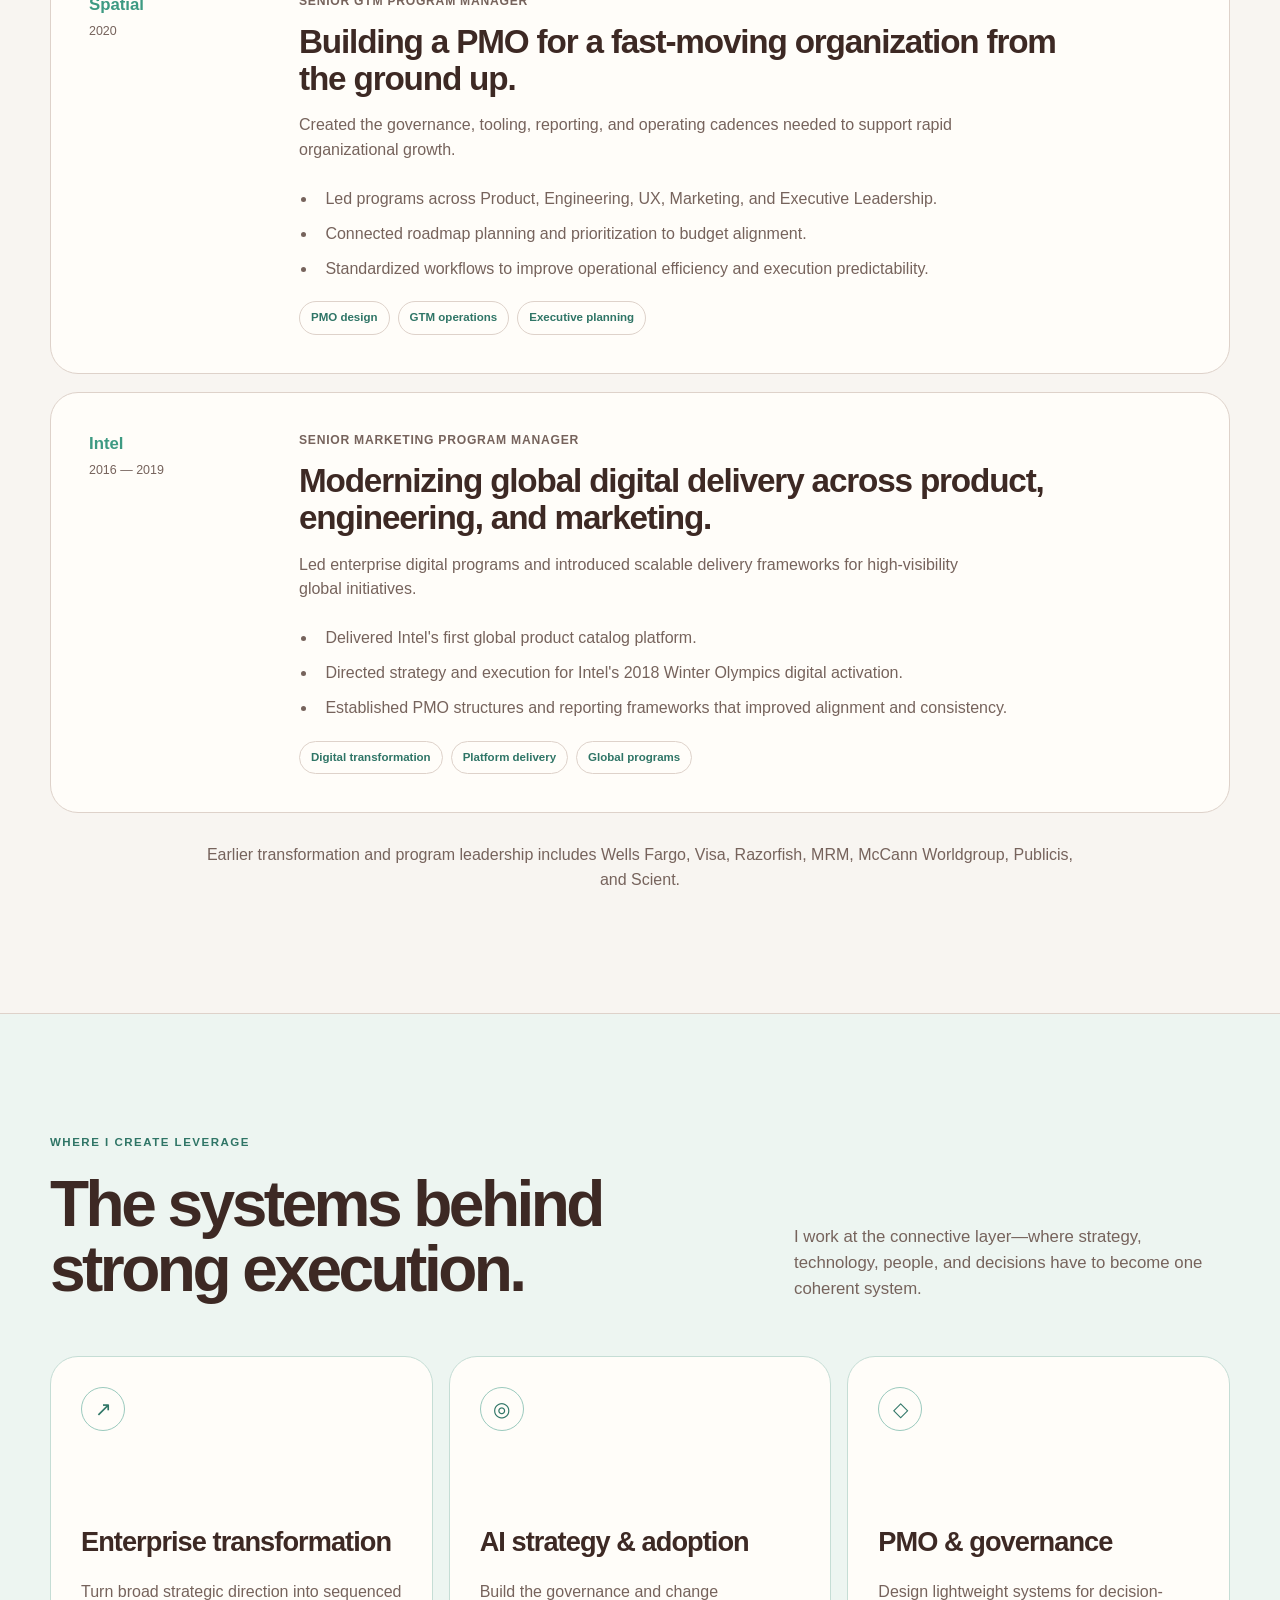
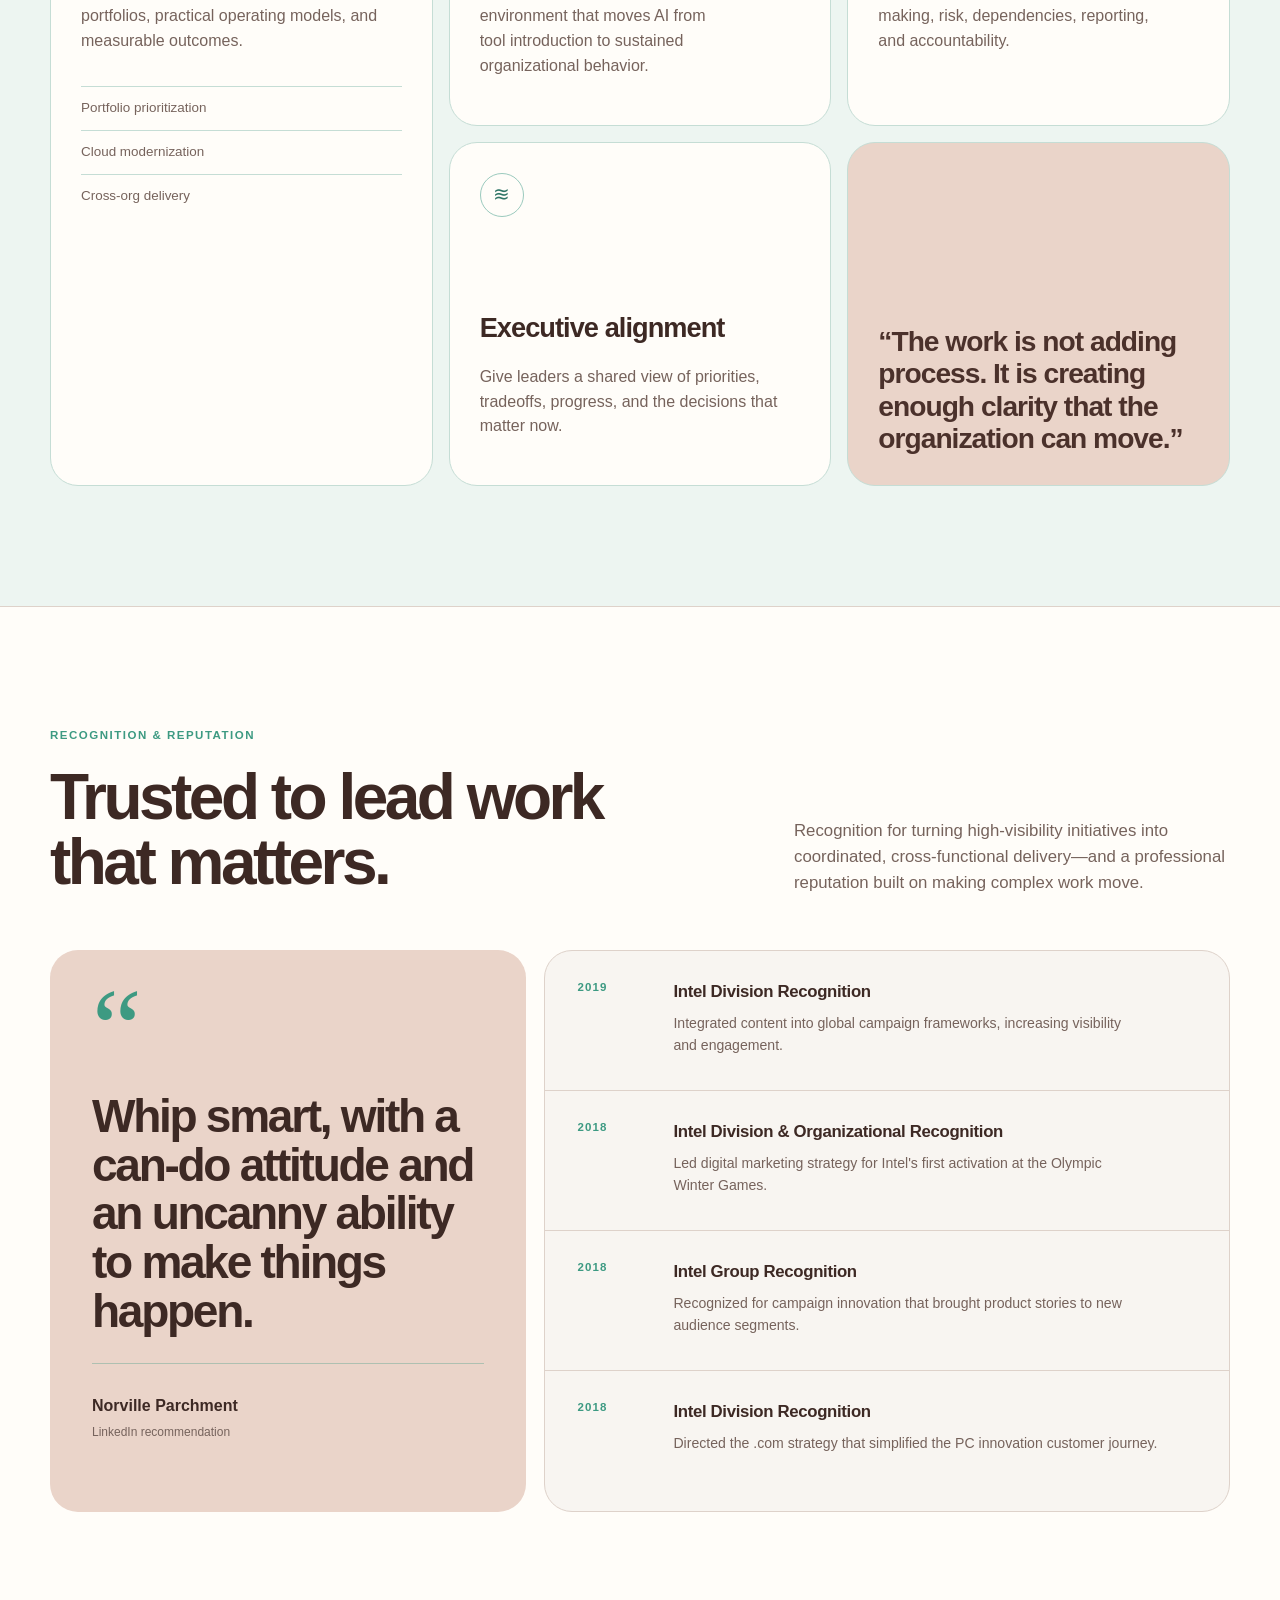
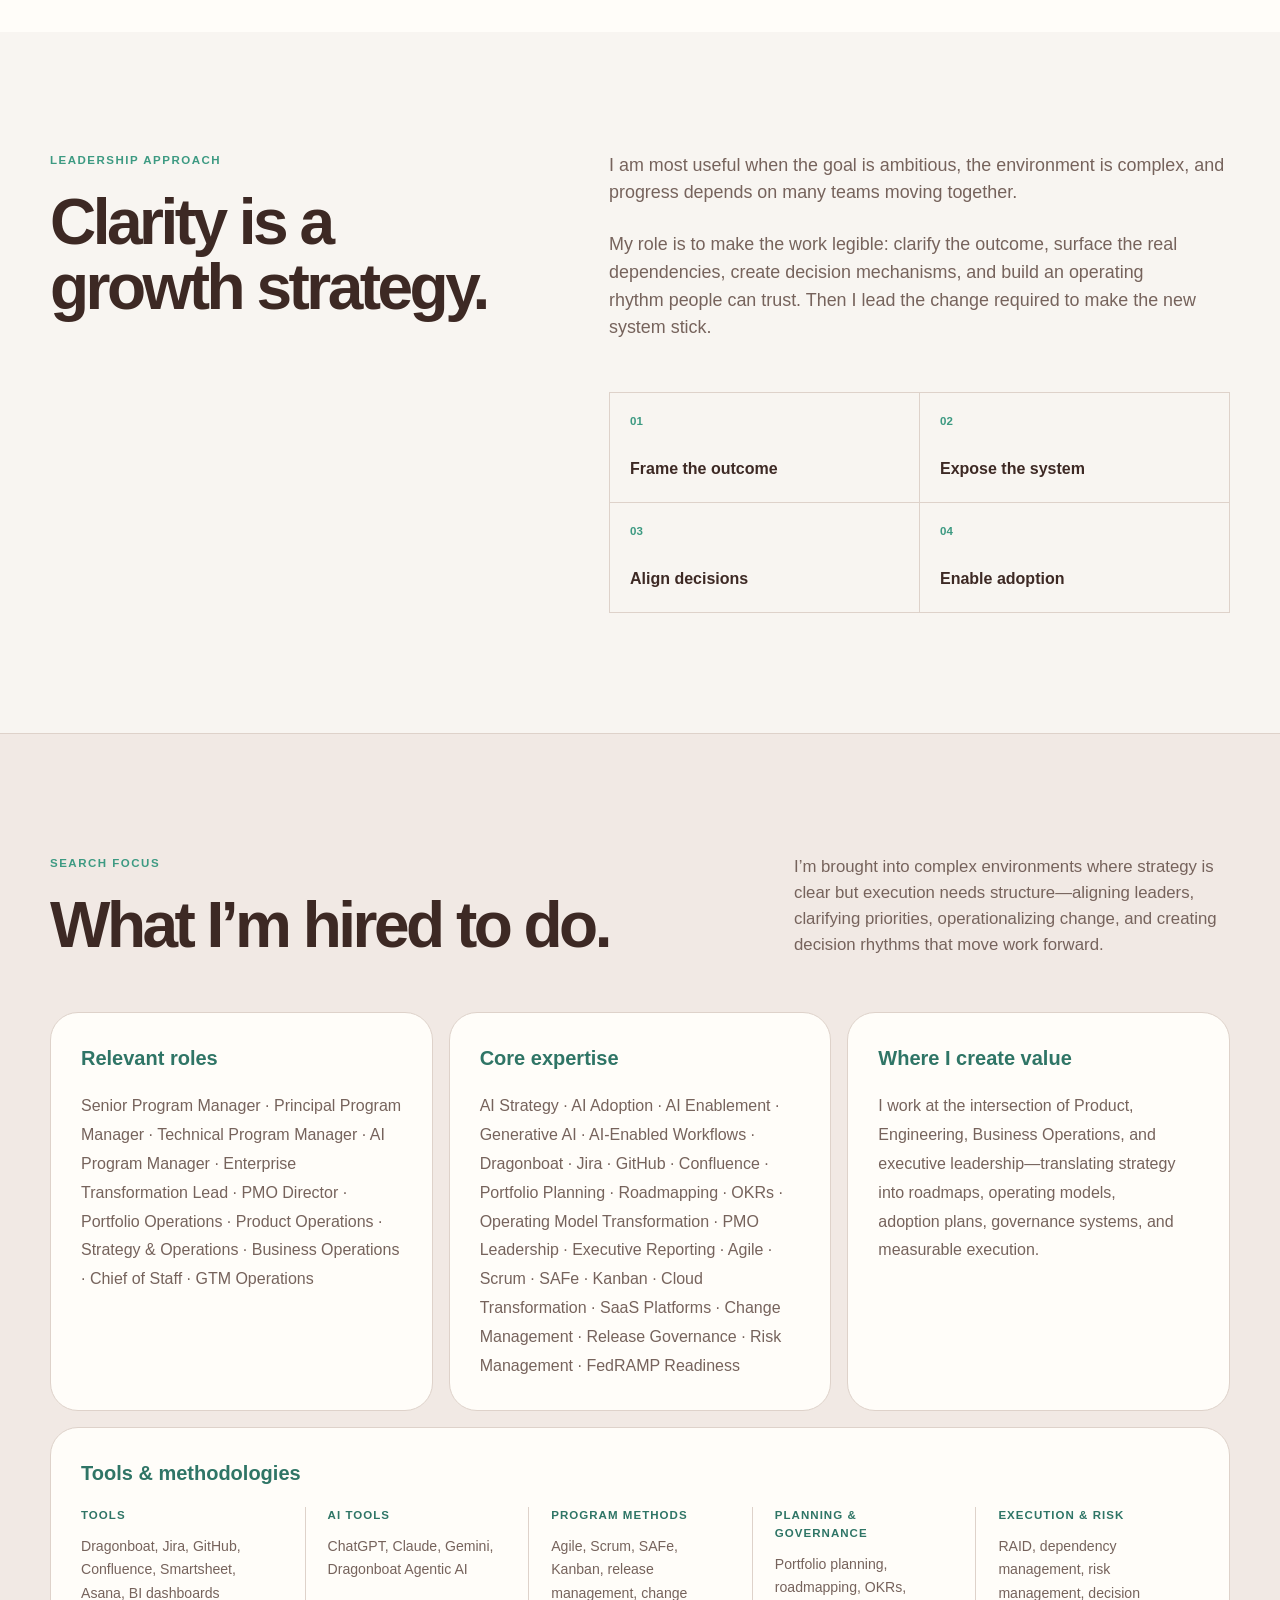
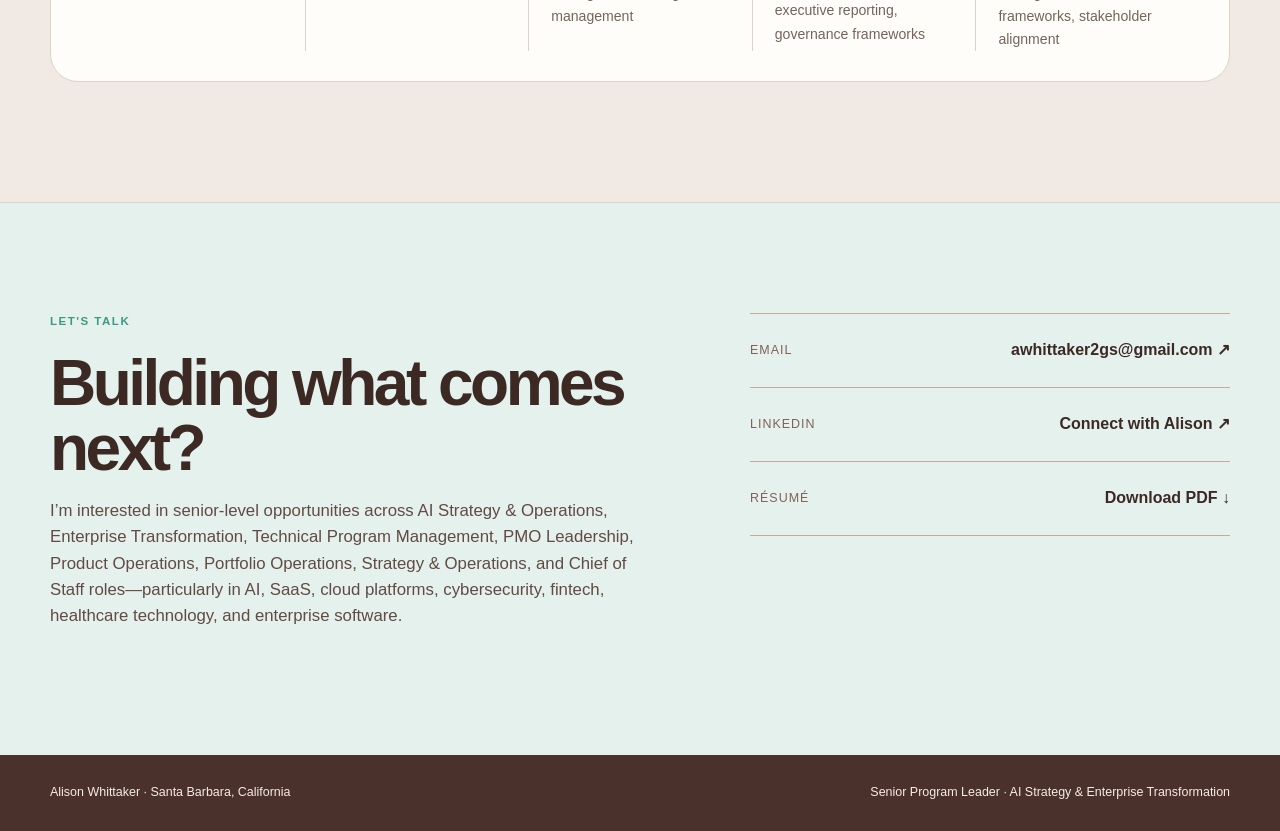
==== commit ae25f88b: "Add files via upload" ====
--- a/index.html
+++ b/index.html
@@ -3,16 +3,20 @@
 <head>
   <meta charset="utf-8">
   <meta name="viewport" content="width=device-width, initial-scale=1">
-  <meta name="description" content="Alison Whittaker is a senior program leader specializing in AI strategy, enterprise transformation, operating models, PMO leadership, and technology delivery.">
-  <title>Alison Whittaker — Senior Program Leader</title>
-  <link rel="icon" type="image/png" href="assets/alison-whittaker-profile.png">
+  <meta name="description" content="Alison Whittaker is an enterprise transformation and AI strategy leader with experience across Intuit, Oracle, Intel, Visa, and Wells Fargo. Expertise includes PMO leadership, portfolio governance, operating model design, AI adoption, cloud transformation, SaaS platforms, and executive program delivery.">
+  <meta name="keywords" content="AI strategy, AI adoption, AI enablement, generative AI, ChatGPT, Claude, Gemini, Dragonboat Agentic AI, enterprise transformation, technical program management, senior program manager, principal program manager, PMO leadership, portfolio governance, product operations, portfolio operations, operating model design, Dragonboat, Jira, GitHub, Confluence, Smartsheet, Asana, BI dashboards, Agile, Scrum, SAFe, Kanban, OKRs, RAID, dependency management, risk management, decision frameworks, cloud transformation, SaaS platforms, change management, release governance, FedRAMP readiness">
+  <meta property="og:title" content="Alison Whittaker | AI Strategy, Enterprise Transformation & PMO Leader">
+  <meta property="og:description" content="Enterprise transformation and AI strategy leader turning complex technology strategy into scalable execution.">
+  <meta property="og:image" content="alison-whittaker-profile.png">
+  <title>Alison Whittaker | AI Strategy, Enterprise Transformation, PMO & Portfolio Operations Leader</title>
+  <link rel="icon" type="image/png" href="alison-whittaker-profile.png">
   <link rel="stylesheet" href="styles.css">
   <script defer src="script.js"></script>
 </head>
 <body>
   <header class="site-header">
     <a class="wordmark" href="#top" aria-label="Alison Whittaker, home">
-      <img class="wordmark-photo" src="assets/alison-whittaker-profile.png" alt="">
+      <img class="wordmark-photo" src="alison-whittaker-profile.png" alt="Alison Whittaker">
       <span>Alison Whittaker</span>
     </a>
     <button class="menu-toggle" type="button" aria-expanded="false" aria-controls="site-nav">Menu</button>
@@ -27,12 +31,12 @@
   <main id="top">
     <section class="hero wrap">
       <div class="hero-copy">
-        <p class="eyebrow">AI strategy · Enterprise transformation · Operating model leadership</p>
-        <h1>I turn ambitious strategy into an organization that can deliver it.</h1>
-        <p class="hero-intro">Senior program leader building the governance, operating models, and cross-functional alignment that move complex technology organizations from intent to execution.</p>
+        <p class="eyebrow">AI strategy · Enterprise transformation · PMO &amp; portfolio governance · Product operations</p>
+        <h1>I turn AI, cloud, and transformation strategy into scalable execution.</h1>
+        <p class="hero-intro">Senior enterprise program leader with experience across Intuit, Oracle, Intel, Visa, and Wells Fargo—building operating models, PMOs, governance frameworks, portfolio planning systems, and cross-functional execution rhythms for global product, engineering, and business teams.</p>
         <div class="hero-actions">
           <a class="button button-primary" href="#experience">Explore my work</a>
-          <a class="button button-secondary" href="assets/Alison-Whittaker-Resume-2026.pdf" download>Download résumé</a>
+          <a class="button button-secondary" href="Alison-Whittaker-Resume-2026.pdf" download>Download résumé</a>
         </div>
       </div>
 
@@ -124,17 +128,17 @@
       <div class="experience-list">
         <article class="experience-card">
           <div class="experience-meta">
-            <span class="company">Intuit</span>
+            <span class="company">Intuit (Contract)</span>
             <span>2026 — Present</span>
           </div>
           <div class="experience-main">
             <p class="role">Enterprise Program Manager · AI Tooling & Adoption</p>
             <h3>Scaling AI-enabled portfolio planning into a new way of working.</h3>
-            <p>Leading enterprise adoption of an AI-enabled planning and roadmapping platform across Product, Engineering, TPM, and Business Operations.</p>
+            <p>Leading enterprise adoption of AI-enabled portfolio planning and roadmapping capabilities across Product, Engineering, TPM, Architecture, and Business Operations.</p>
             <ul>
-              <li>Establishing governance, planning standards, and operating models for consistent enterprise adoption.</li>
-              <li>Driving executive alignment, change strategy, training, feedback, and issue-resolution mechanisms.</li>
-              <li>Building reporting systems that strengthen portfolio visibility, accountability, and decision-making.</li>
+              <li>Driving AI tooling adoption, change management, governance, training, readiness, and feedback loops across cross-functional organizations.</li>
+              <li>Translating enterprise portfolio strategy into operating models, planning standards, data-quality expectations, and scalable execution workflows.</li>
+              <li>Building executive reporting and decision-support mechanisms that improve roadmap visibility, prioritization, dependency management, and accountability.</li>
             </ul>
           </div>
           <div class="experience-tags">
@@ -150,11 +154,11 @@
           <div class="experience-main">
             <p class="role">Senior Principal Program Manager</p>
             <h3>Creating one execution system across 40+ engineering organizations.</h3>
-            <p>Led enterprise transformation and release governance supporting Oracle Fusion Applications and cloud-native platform modernization at global scale.</p>
+            <p>Led enterprise program governance, release readiness, and cloud transformation initiatives supporting Oracle Fusion Applications across 40+ global engineering organizations.</p>
             <ul>
-              <li>Directed planning, dependency management, and execution alignment across 40+ engineering organizations and stakeholder groups.</li>
-              <li>Established governance, executive reporting, and operating cadences that improved visibility and decision velocity.</li>
-              <li>Partnered across Product, Engineering, Security, and Operations on cloud transformation and FedRAMP readiness.</li>
+              <li>Built scalable PMO operating rhythms across Product, Engineering, Security, QA, SaaS Operations, and executive stakeholders.</li>
+              <li>Directed roadmap alignment, release governance, dependency management, RAID tracking, quality gates, and executive decision support.</li>
+              <li>Supported regulated cloud delivery, FedRAMP readiness, regional rollout governance, and operational transformation across complex SaaS ecosystems.</li>
             </ul>
           </div>
           <div class="experience-tags">
@@ -316,12 +320,63 @@
       </div>
     </section>
 
+    <section class="section search-section" id="search-focus">
+      <div class="wrap">
+        <div class="section-heading">
+          <div>
+            <p class="eyebrow">Search focus</p>
+            <h2>What I’m hired to do.</h2>
+          </div>
+          <p>I’m brought into complex environments where strategy is clear but execution needs structure—aligning leaders, clarifying priorities, operationalizing change, and creating decision rhythms that move work forward.</p>
+        </div>
+        <div class="search-grid">
+          <article>
+            <h3>Relevant roles</h3>
+            <p>Senior Program Manager · Principal Program Manager · Technical Program Manager · AI Program Manager · Enterprise Transformation Lead · PMO Director · Portfolio Operations · Product Operations · Strategy &amp; Operations · Business Operations · Chief of Staff · GTM Operations</p>
+          </article>
+          <article>
+            <h3>Core expertise</h3>
+            <p>AI Strategy · AI Adoption · AI Enablement · Generative AI · AI-Enabled Workflows · Dragonboat · Jira · GitHub · Confluence · Portfolio Planning · Roadmapping · OKRs · Operating Model Transformation · PMO Leadership · Executive Reporting · Agile · Scrum · SAFe · Kanban · Cloud Transformation · SaaS Platforms · Change Management · Release Governance · Risk Management · FedRAMP Readiness</p>
+          </article>
+          <article>
+            <h3>Where I create value</h3>
+            <p>I work at the intersection of Product, Engineering, Business Operations, and executive leadership—translating strategy into roadmaps, operating models, adoption plans, governance systems, and measurable execution.</p>
+          </article>
+          <article class="tools-card">
+            <h3>Tools &amp; methodologies</h3>
+            <dl class="tools-list">
+              <div>
+                <dt>Tools</dt>
+                <dd>Dragonboat, Jira, GitHub, Confluence, Smartsheet, Asana, BI dashboards</dd>
+              </div>
+              <div>
+                <dt>AI tools</dt>
+                <dd>ChatGPT, Claude, Gemini, Dragonboat Agentic AI</dd>
+              </div>
+              <div>
+                <dt>Program methods</dt>
+                <dd>Agile, Scrum, SAFe, Kanban, release management, change management</dd>
+              </div>
+              <div>
+                <dt>Planning &amp; governance</dt>
+                <dd>Portfolio planning, roadmapping, OKRs, executive reporting, governance frameworks</dd>
+              </div>
+              <div>
+                <dt>Execution &amp; risk</dt>
+                <dd>RAID, dependency management, risk management, decision frameworks, stakeholder alignment</dd>
+              </div>
+            </dl>
+          </article>
+        </div>
+      </div>
+    </section>
+
     <section class="contact-section" id="contact">
       <div class="wrap contact-grid">
         <div>
           <p class="eyebrow">Let's talk</p>
           <h2>Building what comes next?</h2>
-          <p>I’m interested in senior program leadership opportunities spanning AI strategy and operations, enterprise transformation, PMO leadership, and product and technology delivery.</p>
+          <p>I’m interested in senior-level opportunities across AI Strategy &amp; Operations, Enterprise Transformation, Technical Program Management, PMO Leadership, Product Operations, Portfolio Operations, Strategy &amp; Operations, and Chief of Staff roles—particularly in AI, SaaS, cloud platforms, cybersecurity, fintech, healthcare technology, and enterprise software.</p>
         </div>
         <div class="contact-actions">
           <a class="contact-link" href="mailto:awhittaker2gs@gmail.com">
@@ -332,7 +387,7 @@
             <span>LinkedIn</span>
             <strong>Connect with Alison ↗</strong>
           </a>
-          <a class="contact-link" href="assets/Alison-Whittaker-Resume-2026.pdf" download>
+          <a class="contact-link" href="Alison-Whittaker-Resume-2026.pdf" download>
             <span>Résumé</span>
             <strong>Download PDF ↓</strong>
           </a>
--- a/styles.css
+++ b/styles.css
@@ -10,7 +10,6 @@
   --forest: #2f7566;
   --lime: #cce8dd;
   --cocoa: #4b312b;
-  --blush: #d9aa98;
   --shadow: 0 18px 50px rgba(76, 49, 43, .09);
   --radius: 28px;
   --max: 1180px;
@@ -50,7 +49,7 @@
   min-height: 76px;
   padding: 12px max(24px, calc((100vw - var(--max)) / 2));
   border-bottom: 1px solid color-mix(in srgb, var(--line) 72%, transparent);
-  background: color-mix(in srgb, var(--paper) 92%, transparent);
+  background: color-mix(in srgb, var(--paper) 88%, transparent);
   backdrop-filter: blur(18px);
 }
 
@@ -395,7 +394,6 @@
   border: 1px solid #c5ddd5;
   border-radius: var(--radius);
   background: var(--surface);
-  box-shadow: 0 12px 38px rgba(47, 117, 102, .07);
 }
 
 .impact-card-large { grid-row: span 2; min-height: 656px; }
@@ -426,7 +424,7 @@
   margin: 0;
   padding: 42px;
   border-radius: var(--radius);
-  background: #ead4c9;
+  background: var(--accent-soft);
 }
 
 .quote-mark {
@@ -530,6 +528,77 @@
 .approach-steps strong { color: var(--accent); font-size: .72rem; }
 .approach-steps span { font-weight: 750; }
 
+.search-section {
+  border-block: 1px solid var(--line);
+  background: #f1e9e4;
+}
+
+.search-grid {
+  display: grid;
+  grid-template-columns: repeat(3, 1fr);
+  gap: 16px;
+}
+
+.search-grid article {
+  padding: 30px;
+  border: 1px solid var(--line);
+  border-radius: var(--radius);
+  background: var(--surface);
+}
+
+.search-grid .tools-card {
+  grid-column: 1 / -1;
+}
+
+.search-grid h3 {
+  margin: 0 0 18px;
+  color: var(--forest);
+  font-size: 1.25rem;
+}
+
+.search-grid p {
+  margin: 0;
+  color: var(--muted);
+  line-height: 1.8;
+}
+
+.tools-list {
+  display: grid;
+  grid-template-columns: repeat(5, 1fr);
+  gap: 0;
+  margin: 0;
+}
+
+.tools-list div {
+  padding: 0 22px;
+  border-left: 1px solid var(--line);
+}
+
+.tools-list div:first-child {
+  padding-left: 0;
+  border-left: 0;
+}
+
+.tools-list div:last-child {
+  padding-right: 0;
+}
+
+.tools-list dt {
+  margin-bottom: 10px;
+  color: var(--forest);
+  font-size: .72rem;
+  font-weight: 800;
+  letter-spacing: .09em;
+  text-transform: uppercase;
+}
+
+.tools-list dd {
+  margin: 0;
+  color: var(--muted);
+  font-size: .88rem;
+  line-height: 1.65;
+}
+
 .contact-section {
   padding-block: 110px;
   background: #e4f1ec;
@@ -541,8 +610,8 @@
   gap: 100px;
 }
 
-.contact-grid > div > p:not(.eyebrow) { max-width: 690px; color: var(--muted); font-size: 1.05rem; }
-.contact-actions { border-top: 1px solid #aacfc4; }
+.contact-grid > div > p:not(.eyebrow) { max-width: 690px; color: #614b43; font-size: 1.05rem; }
+.contact-actions { border-top: 1px solid #c8a99b; }
 
 .contact-link {
   display: flex;
@@ -550,11 +619,11 @@
   justify-content: space-between;
   gap: 20px;
   padding: 24px 0;
-  border-bottom: 1px solid #aacfc4;
+  border-bottom: 1px solid #c8a99b;
   text-decoration: none;
 }
 
-.contact-link span { color: var(--forest); font-size: .78rem; text-transform: uppercase; letter-spacing: .08em; }
+.contact-link span { color: #806258; font-size: .78rem; text-transform: uppercase; letter-spacing: .08em; }
 .contact-link strong { text-align: right; }
 .contact-link:hover strong { color: var(--accent); }
 
@@ -575,6 +644,10 @@
   .impact-card-large h3 { margin-top: 60px; }
   .recognition-layout { grid-template-columns: 1fr; }
   .testimonial-card { min-height: 460px; }
+  .search-grid { grid-template-columns: 1fr; }
+  .tools-list { grid-template-columns: 1fr 1fr; gap: 24px 0; }
+  .tools-list div, .tools-list div:first-child, .tools-list div:last-child { padding: 0 20px; border-left: 1px solid var(--line); }
+  .tools-list div:nth-child(odd) { padding-left: 0; border-left: 0; }
 }
 
 @media (max-width: 680px) {
@@ -607,7 +680,7 @@
   .authority-stats { grid-template-columns: 1fr 1fr; }
   .authority-stats div { min-height: 98px; padding: 0 18px; }
   .authority-stats div:nth-child(3), .authority-stats div:nth-child(5) { border-left: 0; padding-left: 0; }
-  .authority-stats div:nth-child(4) { border-left: 1px solid var(--line); padding-left: 18px; }
+  .authority-stats div:nth-child(4) { border-left: 1px solid color-mix(in srgb, var(--paper) 18%, transparent); padding-left: 18px; }
   .authority-stats div:last-child { grid-column: 1 / -1; }
   .authority-stats span { max-width: 145px; }
   .source-note { text-align: left; }
@@ -624,6 +697,13 @@
   .contact-link { align-items: flex-start; flex-direction: column; }
   .contact-link strong { text-align: left; }
   .footer-inner { flex-direction: column; }
+  .tools-list { grid-template-columns: 1fr; }
+  .tools-list div, .tools-list div:first-child, .tools-list div:last-child, .tools-list div:nth-child(odd) {
+    padding: 20px 0 0;
+    border-top: 1px solid var(--line);
+    border-left: 0;
+  }
+  .tools-list div:first-child { padding-top: 0; border-top: 0; }
 }
 
 @media (prefers-reduced-motion: no-preference) {
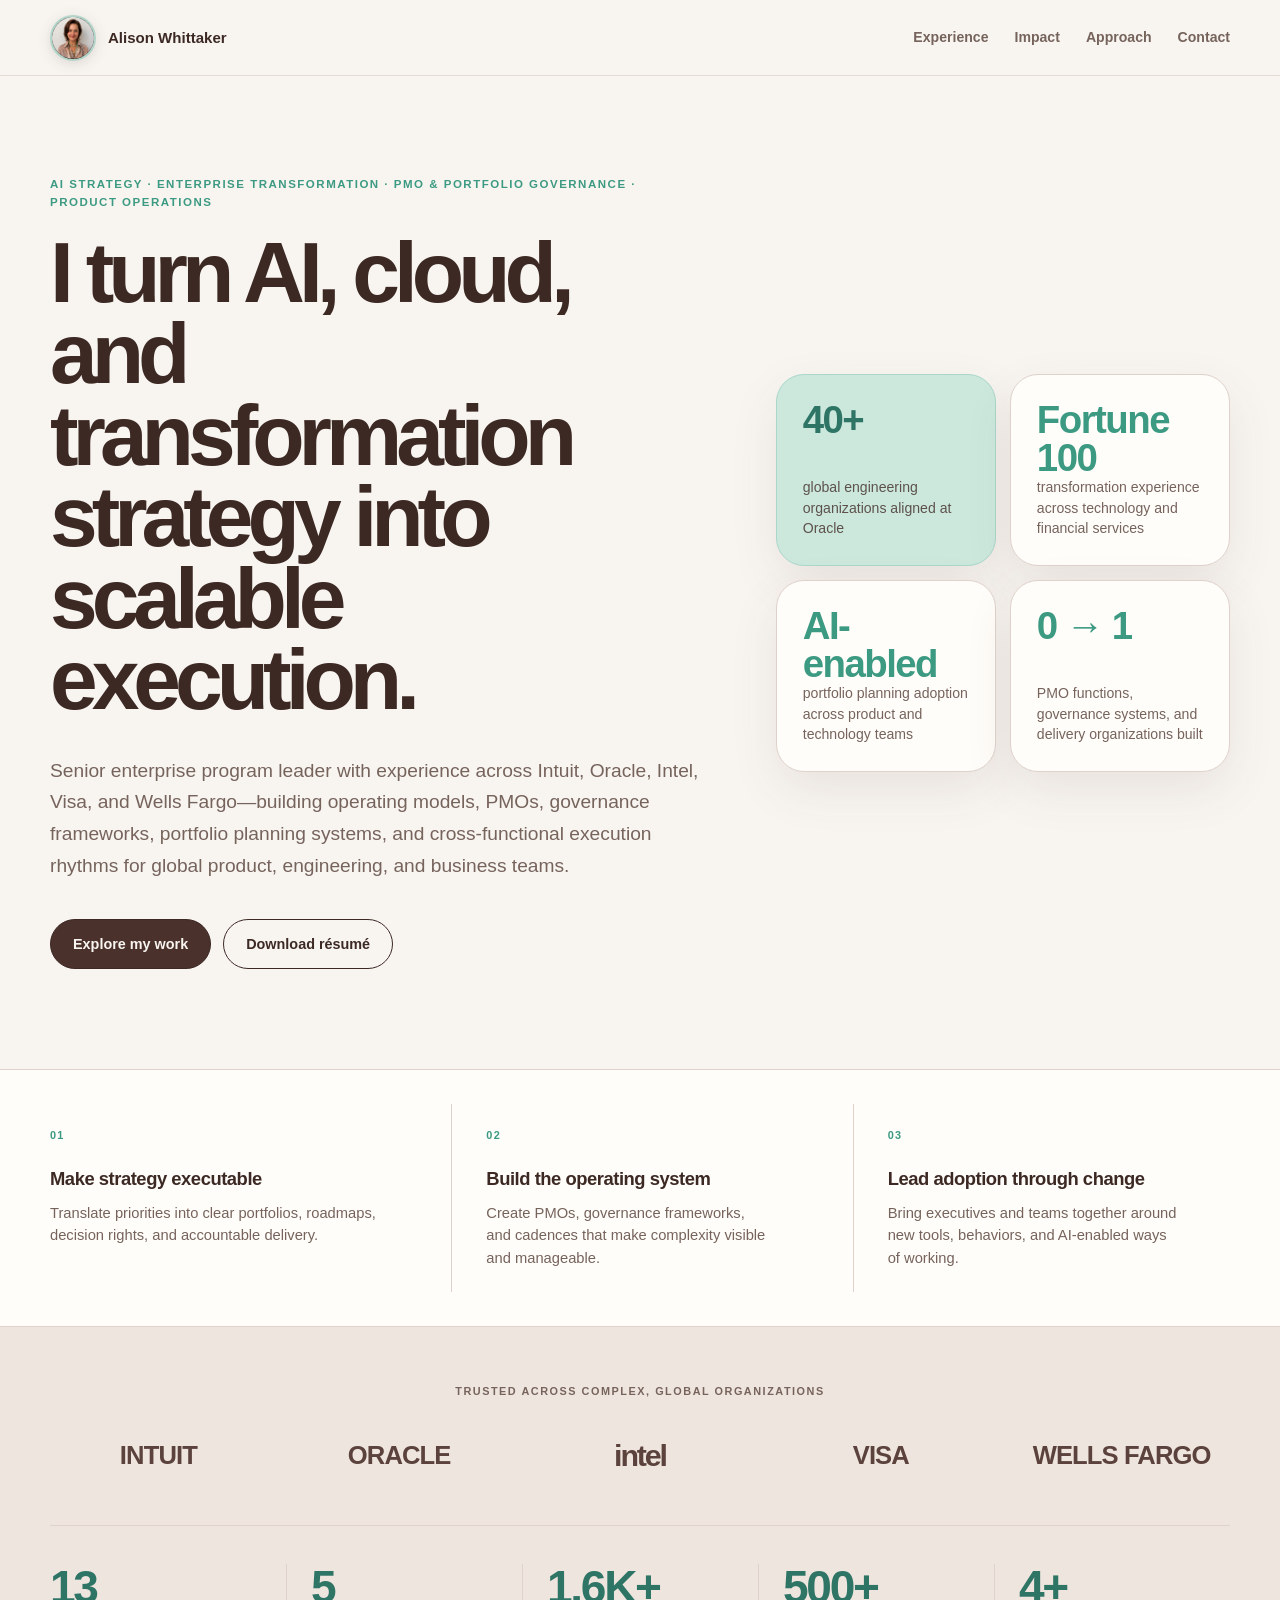
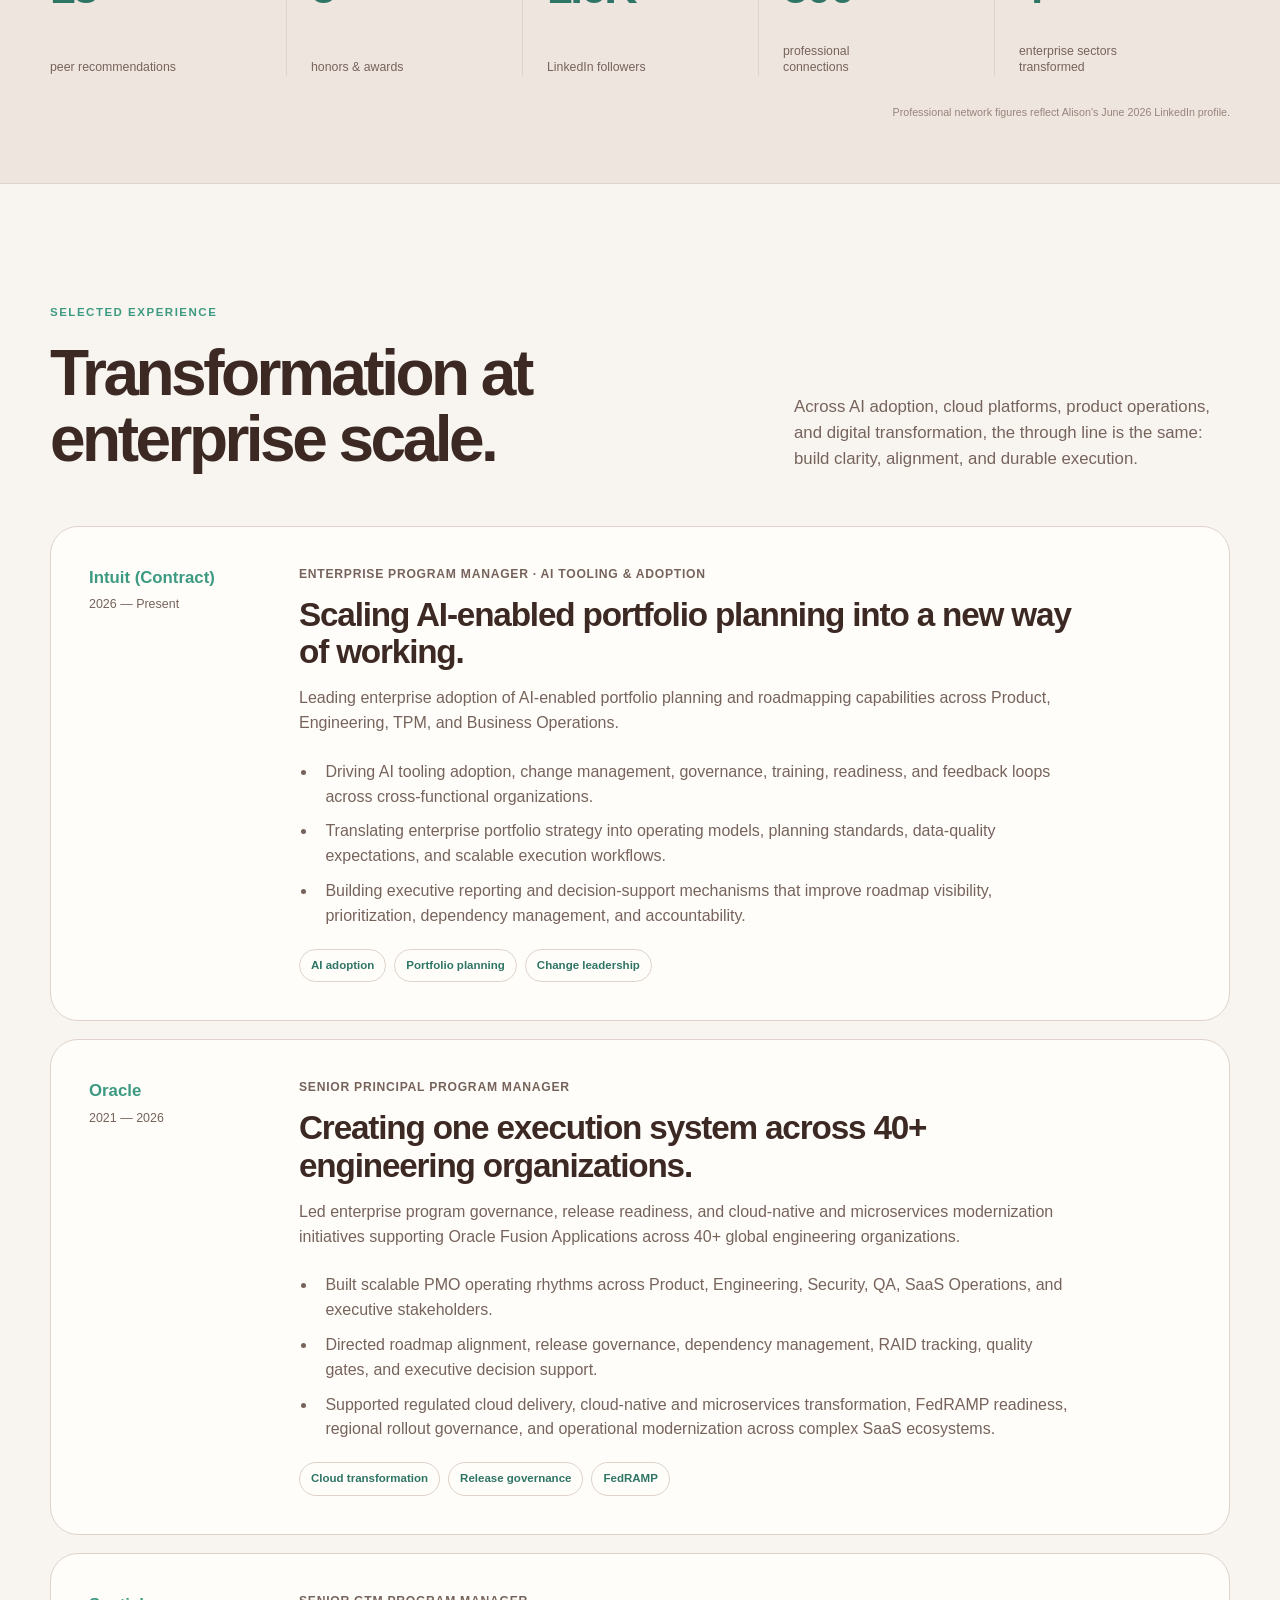
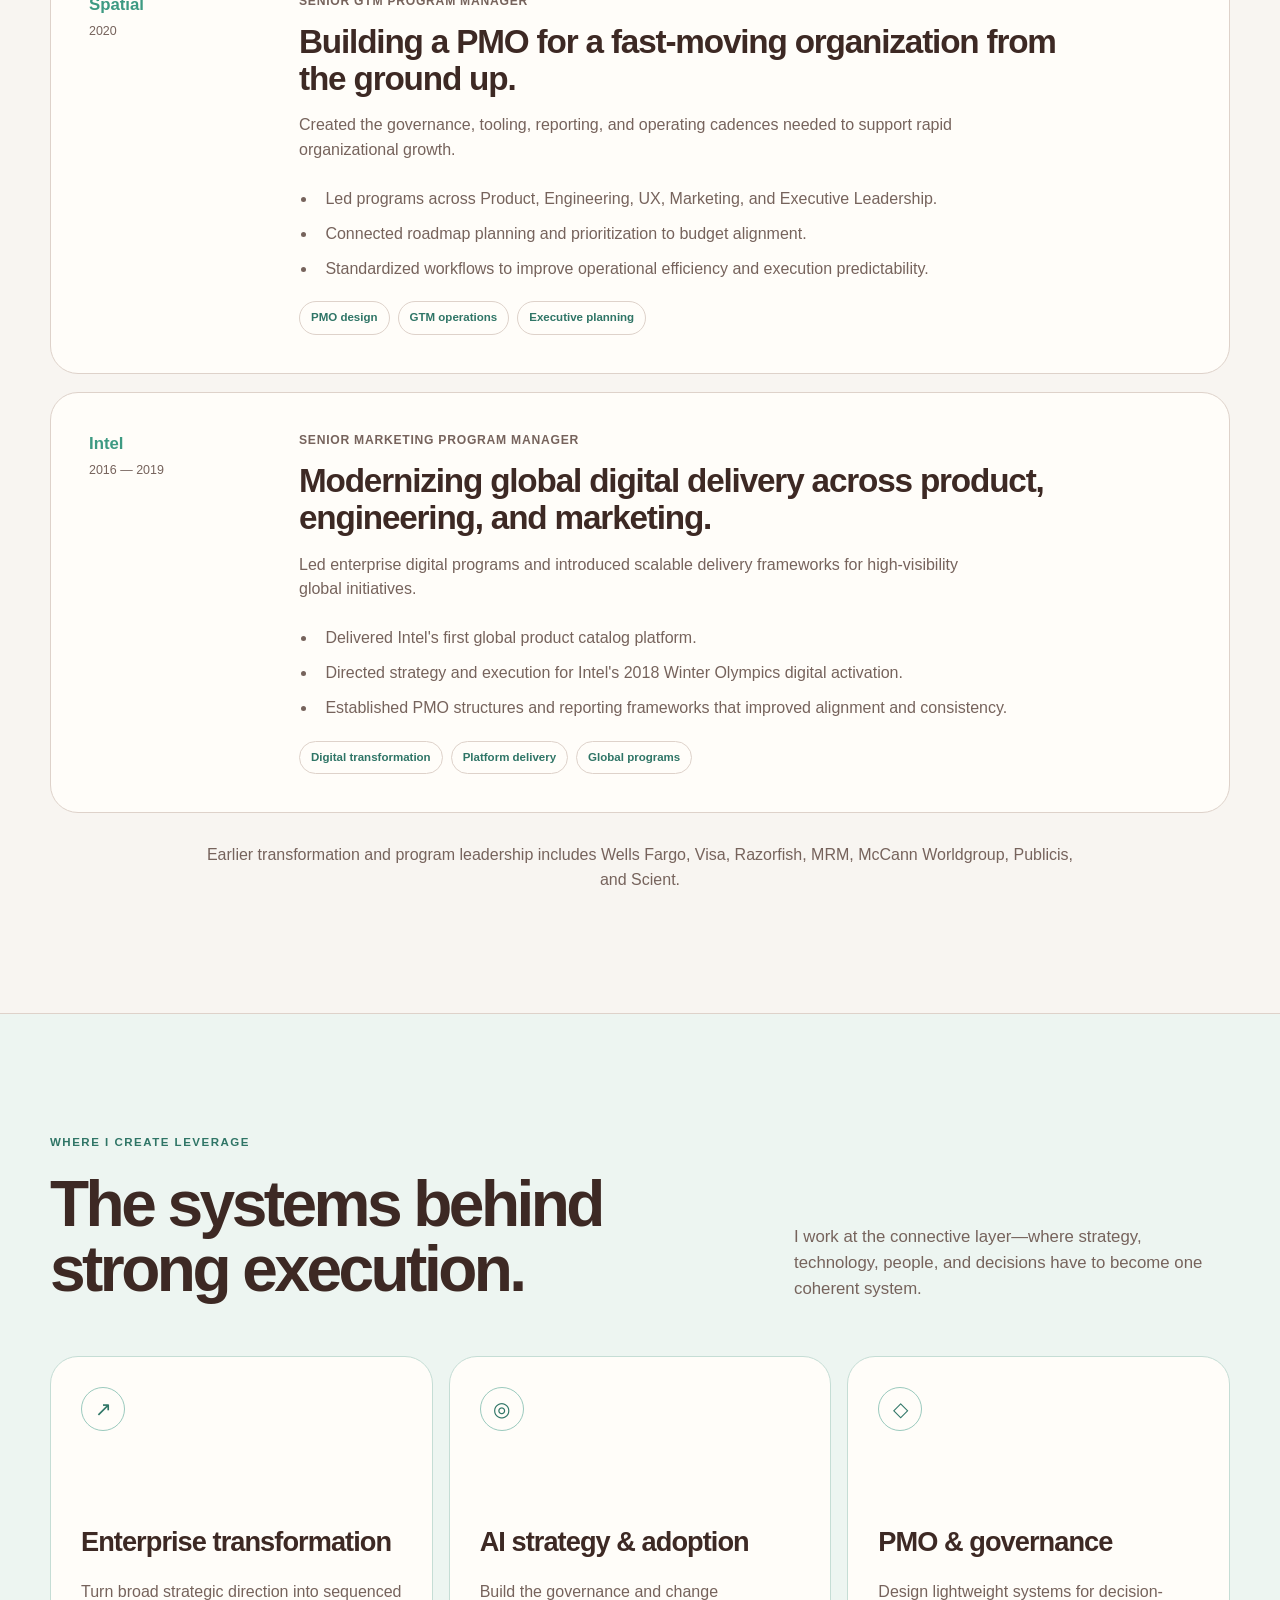
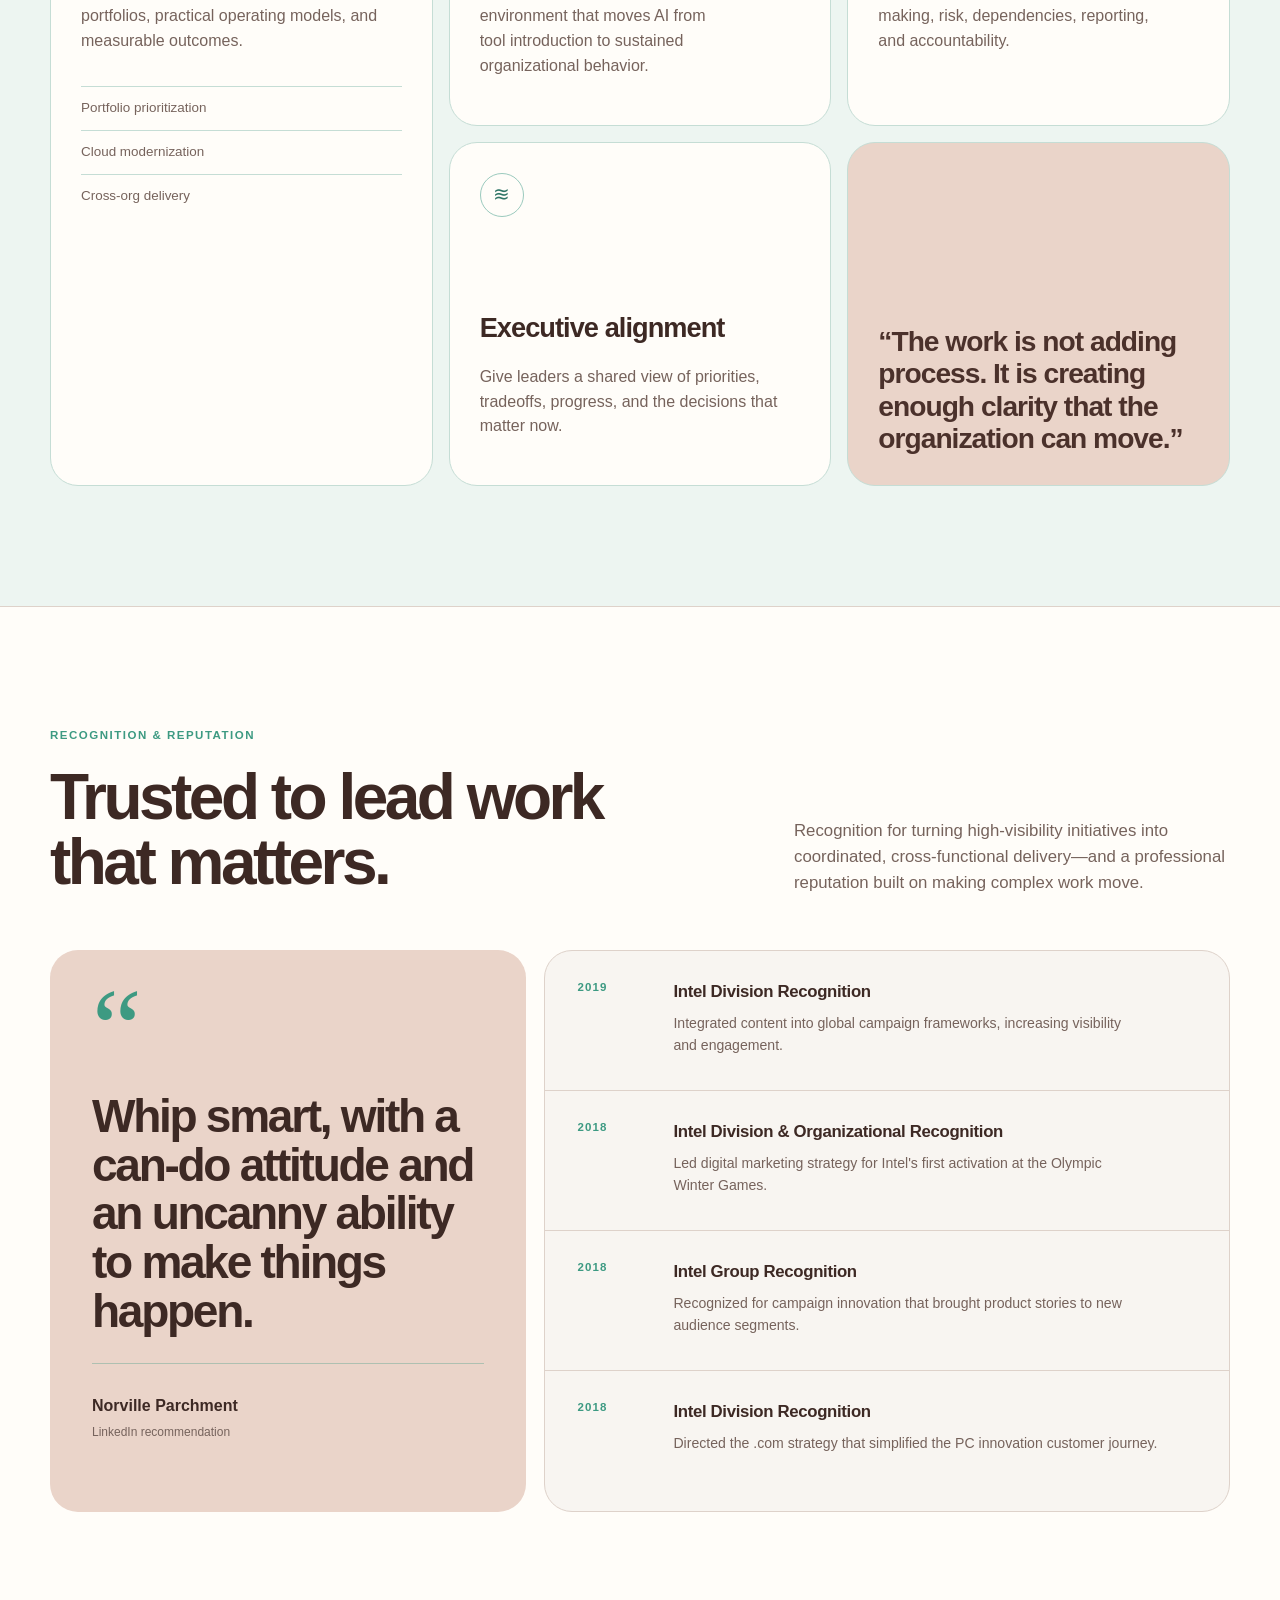
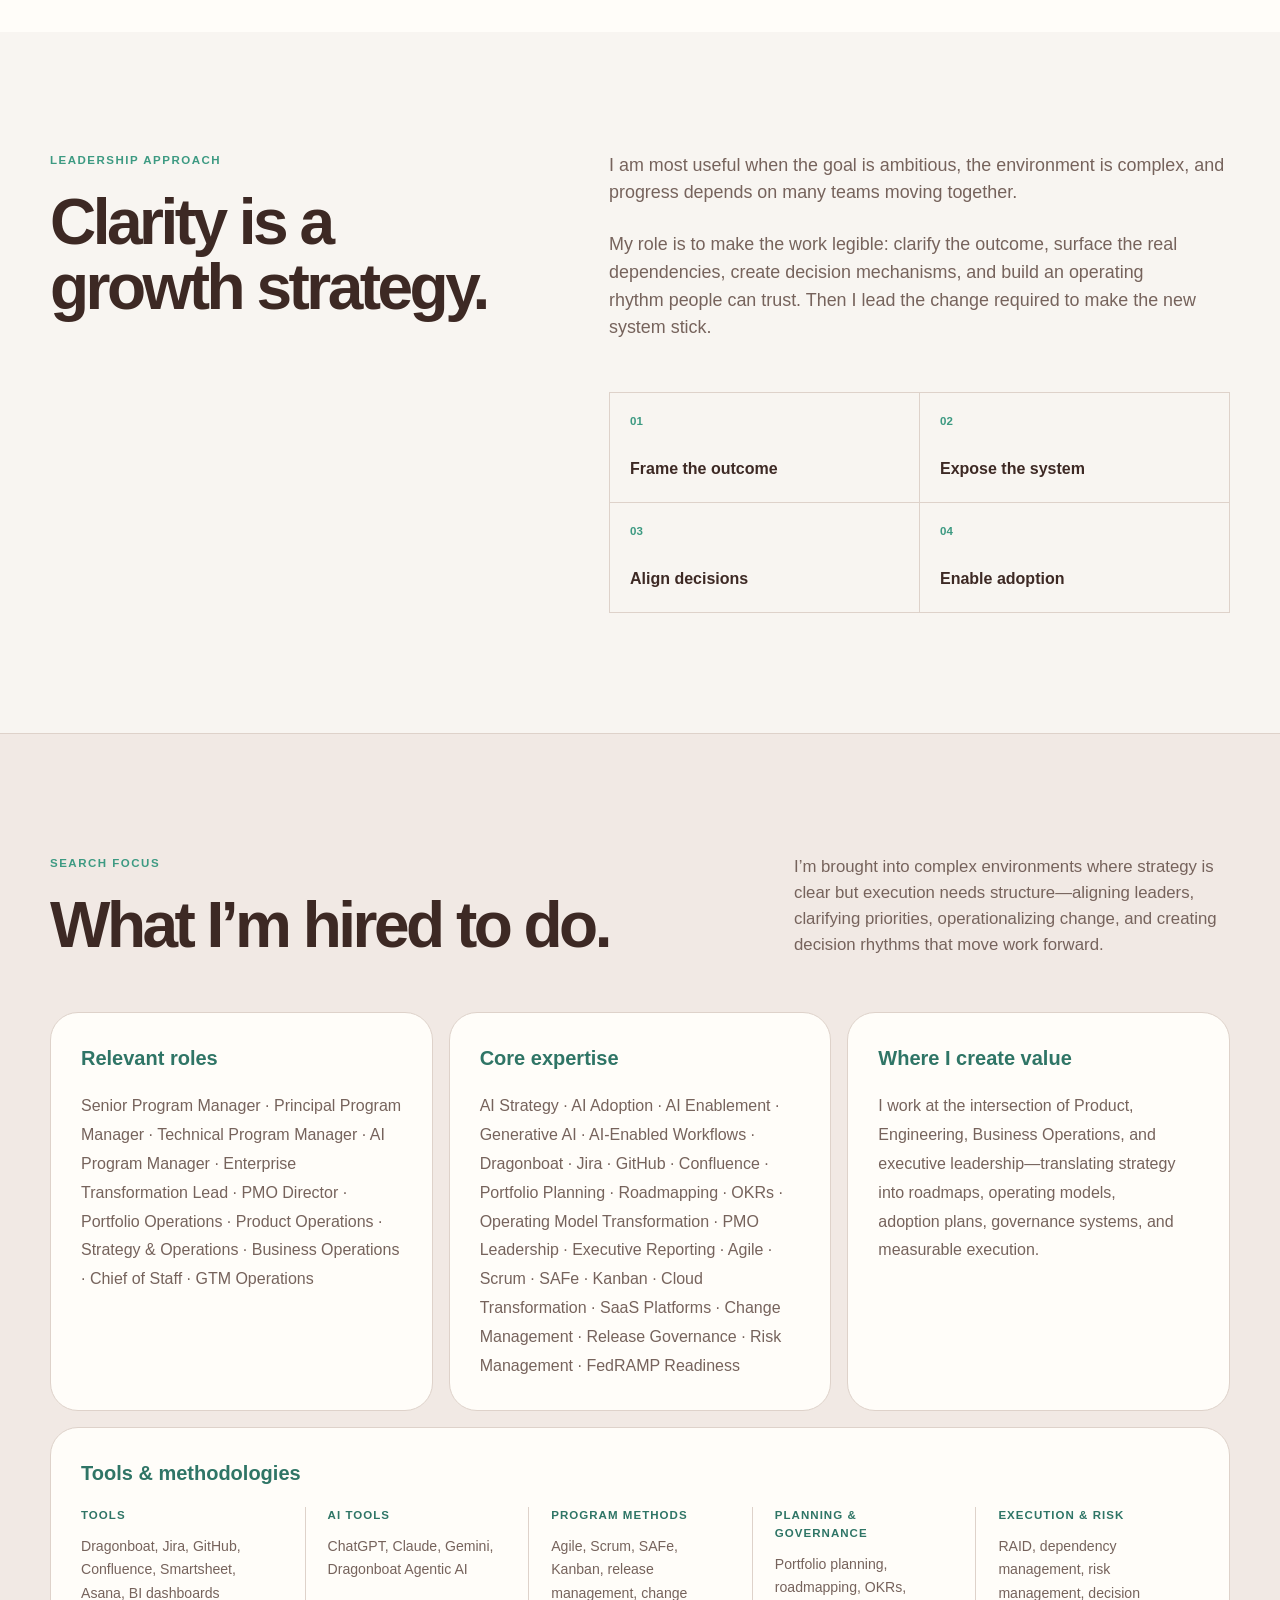
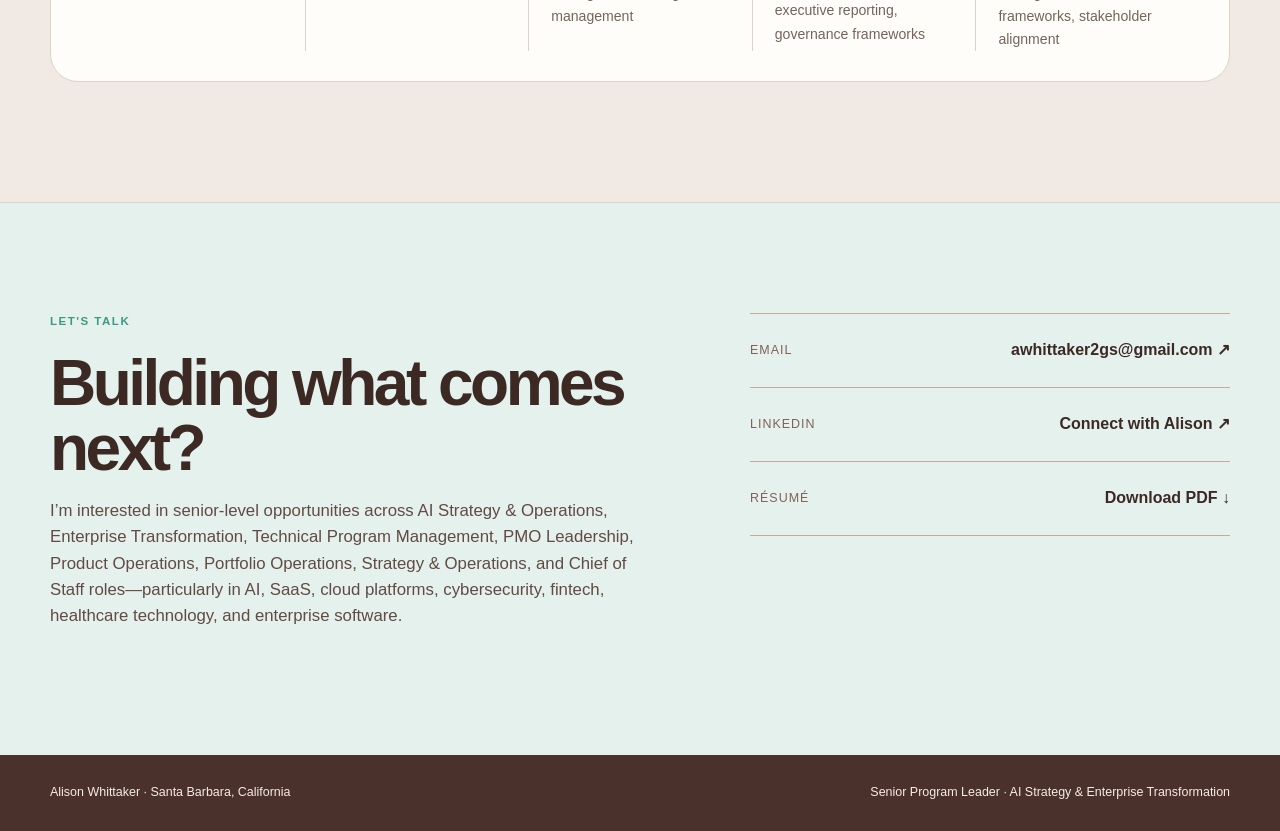
==== commit cc1d9051: "Add files via upload" ====
--- a/index.html
+++ b/index.html
@@ -108,7 +108,7 @@
             <span>professional connections</span>
           </div>
           <div>
-            <strong>4</strong>
+            <strong>4+</strong>
             <span>enterprise sectors transformed</span>
           </div>
         </div>
@@ -134,7 +134,7 @@
           <div class="experience-main">
             <p class="role">Enterprise Program Manager · AI Tooling & Adoption</p>
             <h3>Scaling AI-enabled portfolio planning into a new way of working.</h3>
-            <p>Leading enterprise adoption of AI-enabled portfolio planning and roadmapping capabilities across Product, Engineering, TPM, Architecture, and Business Operations.</p>
+            <p>Leading enterprise adoption of AI-enabled portfolio planning and roadmapping capabilities across Product, Engineering, TPM, and Business Operations.</p>
             <ul>
               <li>Driving AI tooling adoption, change management, governance, training, readiness, and feedback loops across cross-functional organizations.</li>
               <li>Translating enterprise portfolio strategy into operating models, planning standards, data-quality expectations, and scalable execution workflows.</li>
@@ -154,11 +154,11 @@
           <div class="experience-main">
             <p class="role">Senior Principal Program Manager</p>
             <h3>Creating one execution system across 40+ engineering organizations.</h3>
-            <p>Led enterprise program governance, release readiness, and cloud transformation initiatives supporting Oracle Fusion Applications across 40+ global engineering organizations.</p>
+            <p>Led enterprise program governance, release readiness, and cloud-native and microservices modernization initiatives supporting Oracle Fusion Applications across 40+ global engineering organizations.</p>
             <ul>
               <li>Built scalable PMO operating rhythms across Product, Engineering, Security, QA, SaaS Operations, and executive stakeholders.</li>
               <li>Directed roadmap alignment, release governance, dependency management, RAID tracking, quality gates, and executive decision support.</li>
-              <li>Supported regulated cloud delivery, FedRAMP readiness, regional rollout governance, and operational transformation across complex SaaS ecosystems.</li>
+              <li>Supported regulated cloud delivery, cloud-native and microservices transformation, FedRAMP readiness, regional rollout governance, and operational modernization across complex SaaS ecosystems.</li>
             </ul>
           </div>
           <div class="experience-tags">
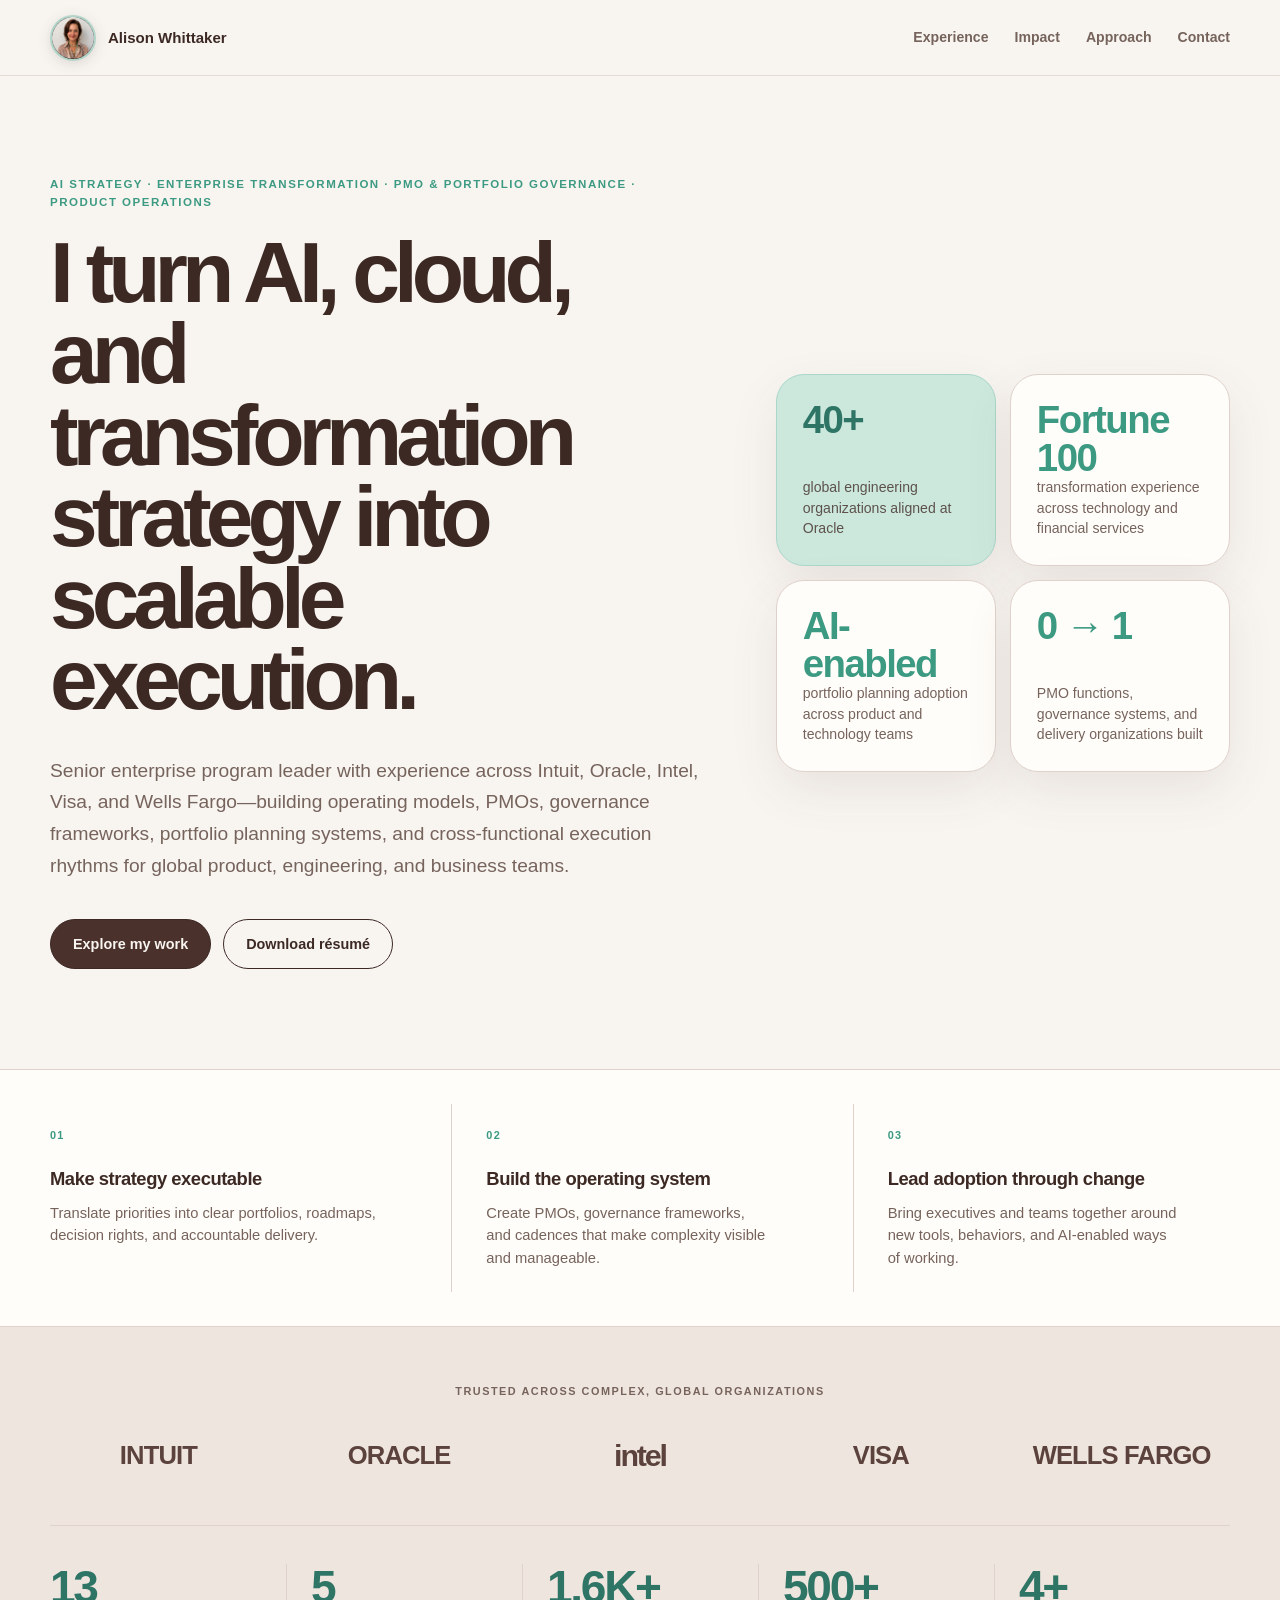
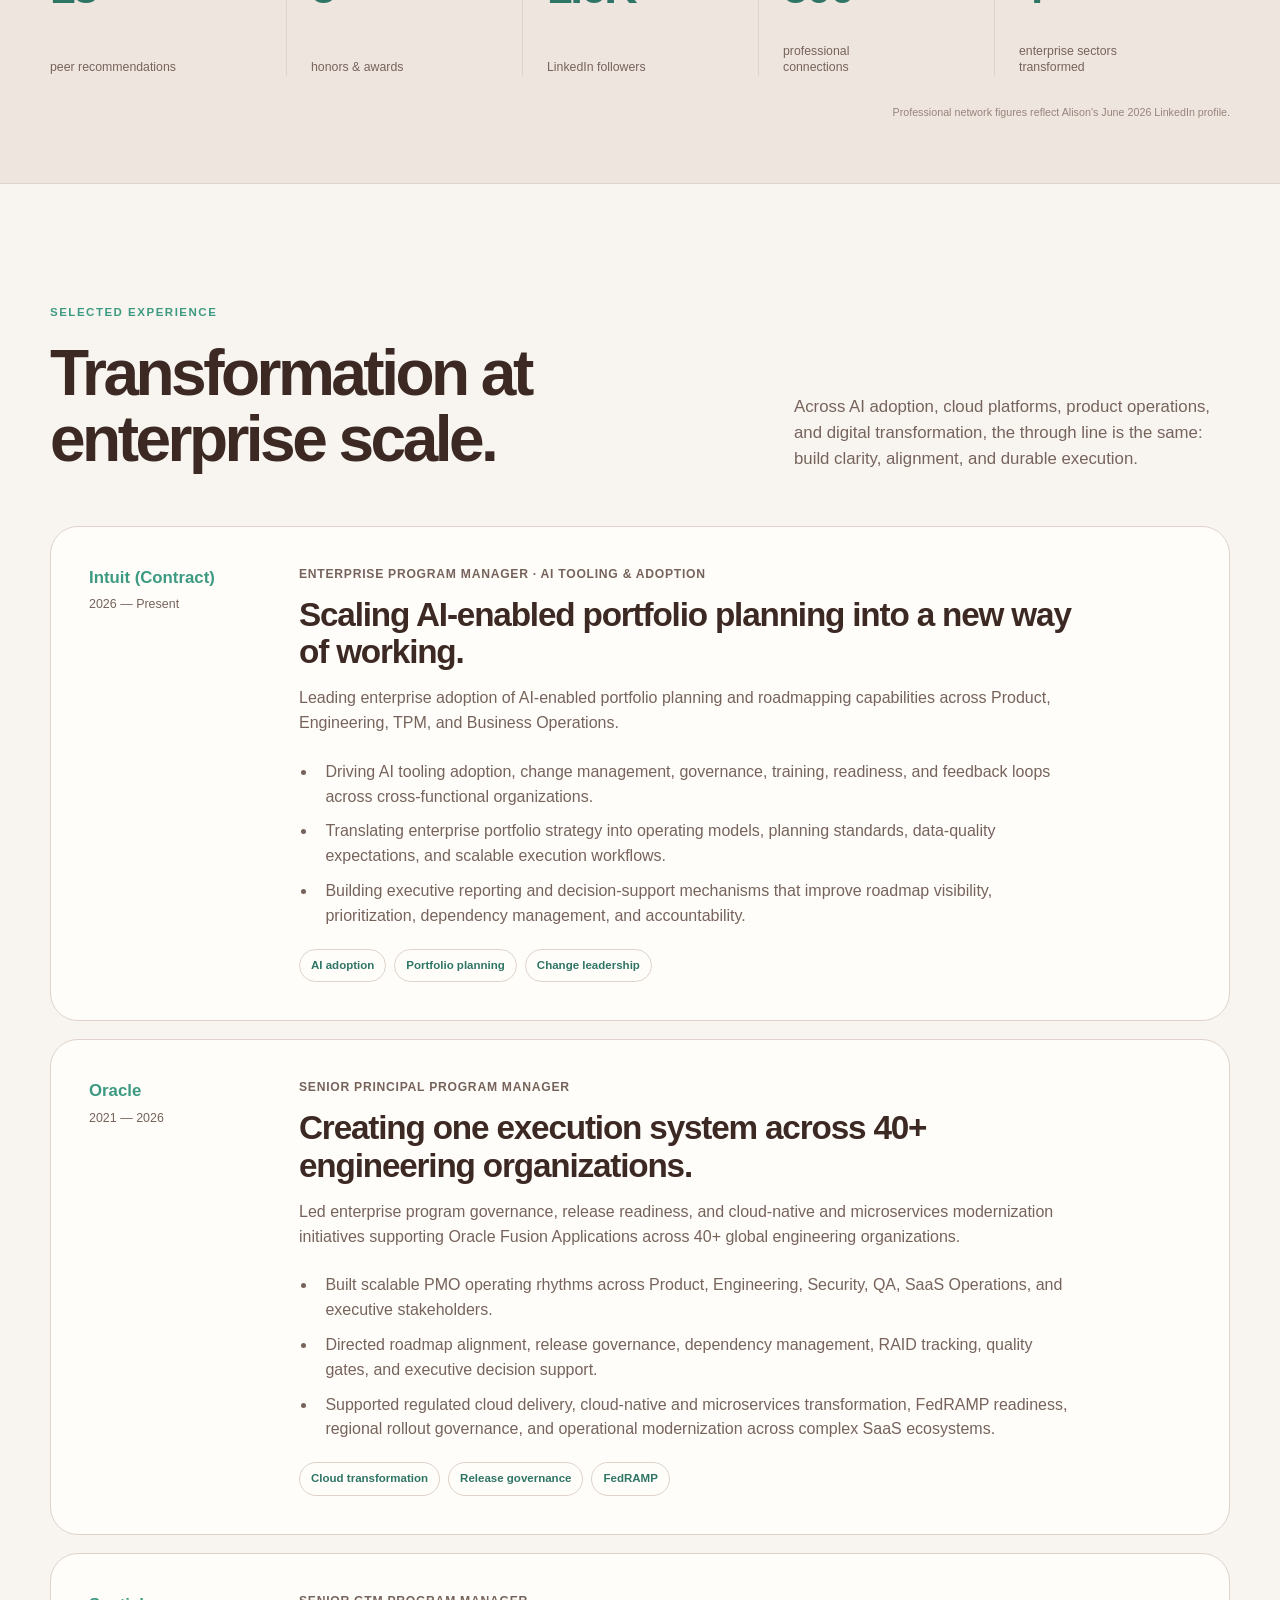
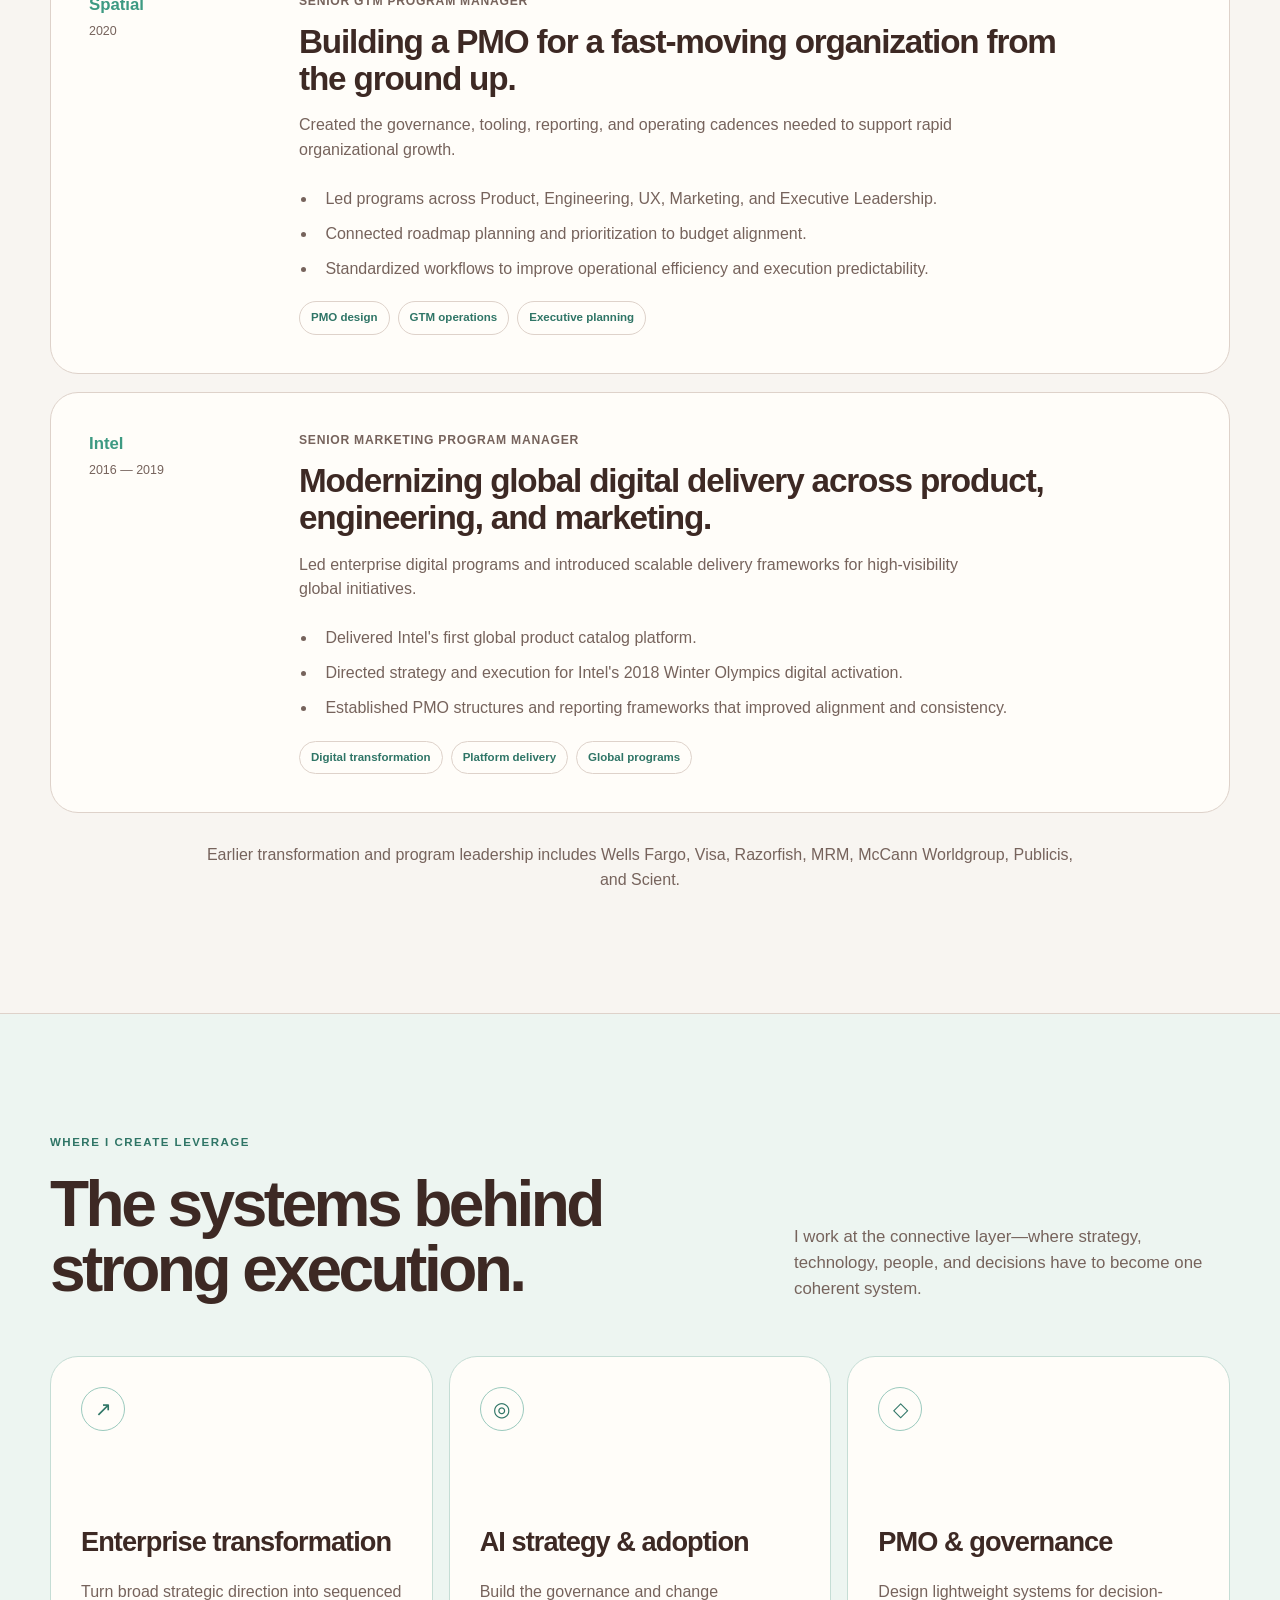
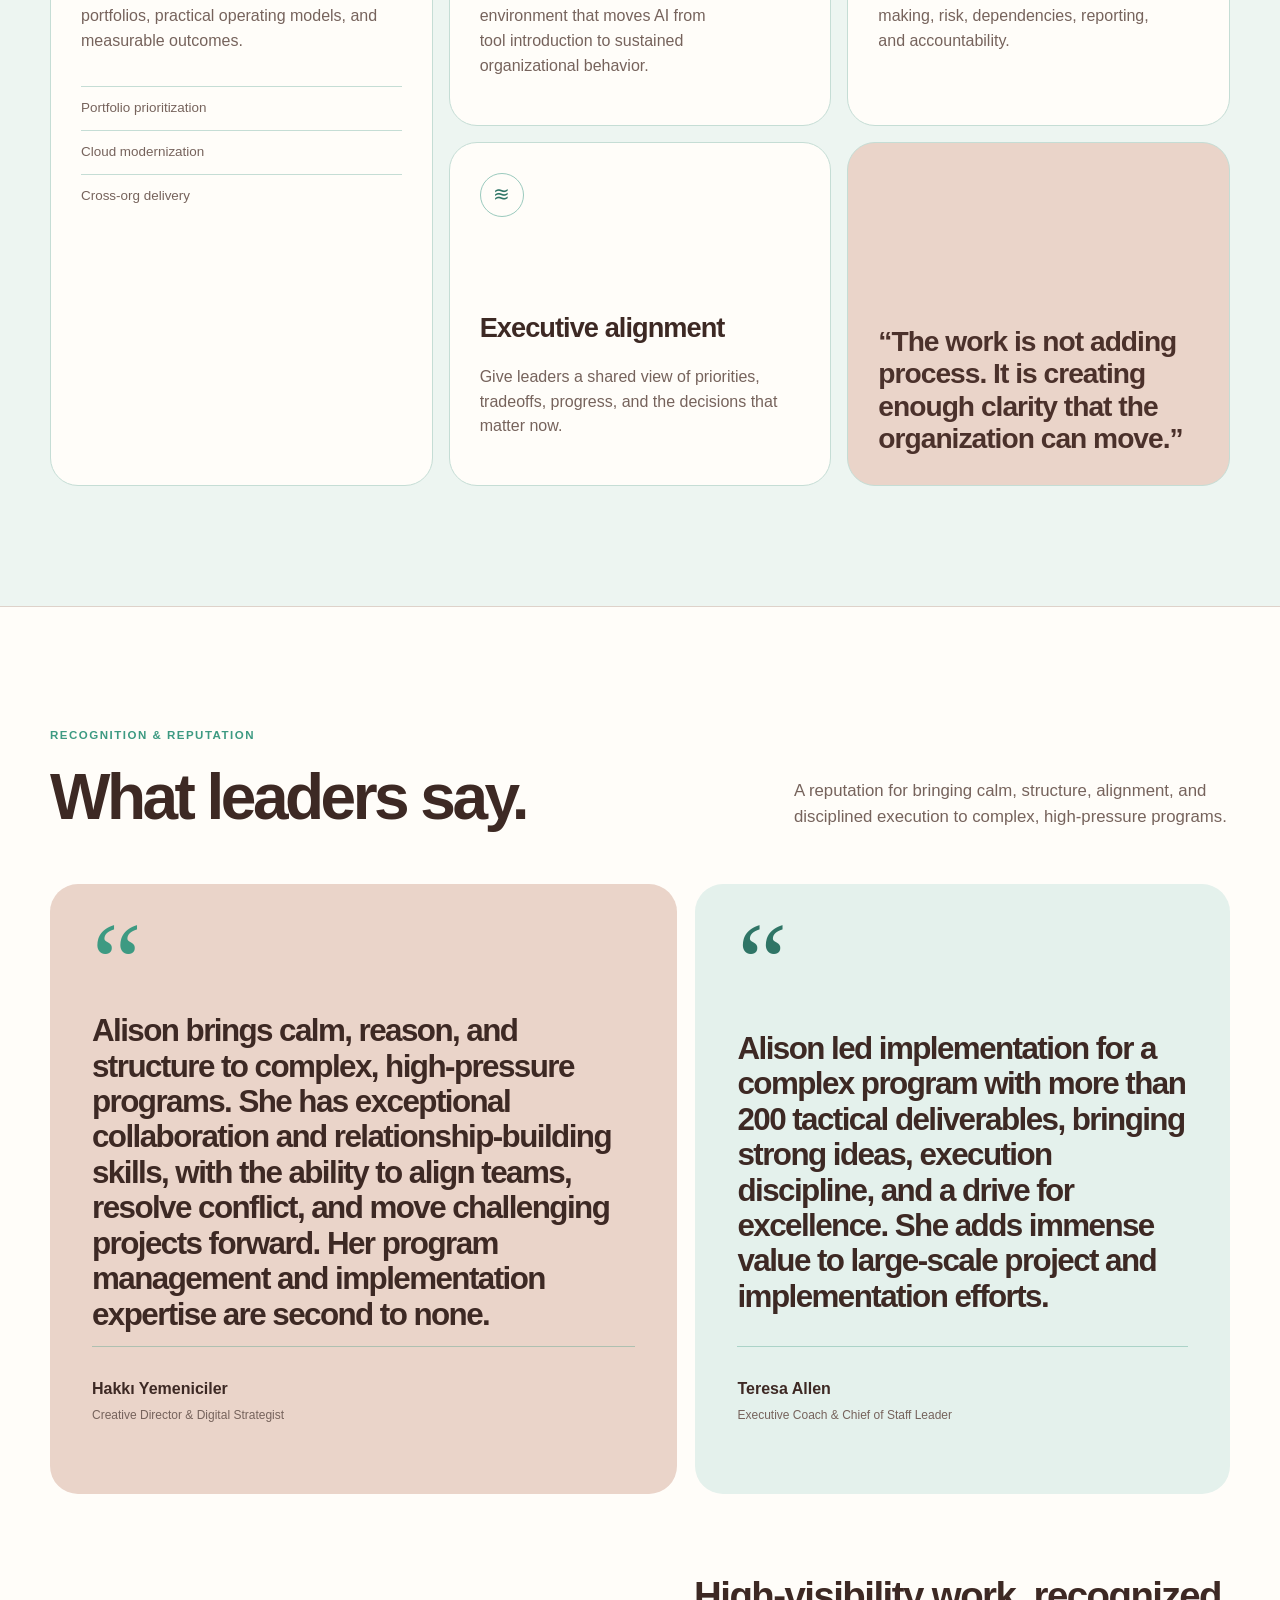
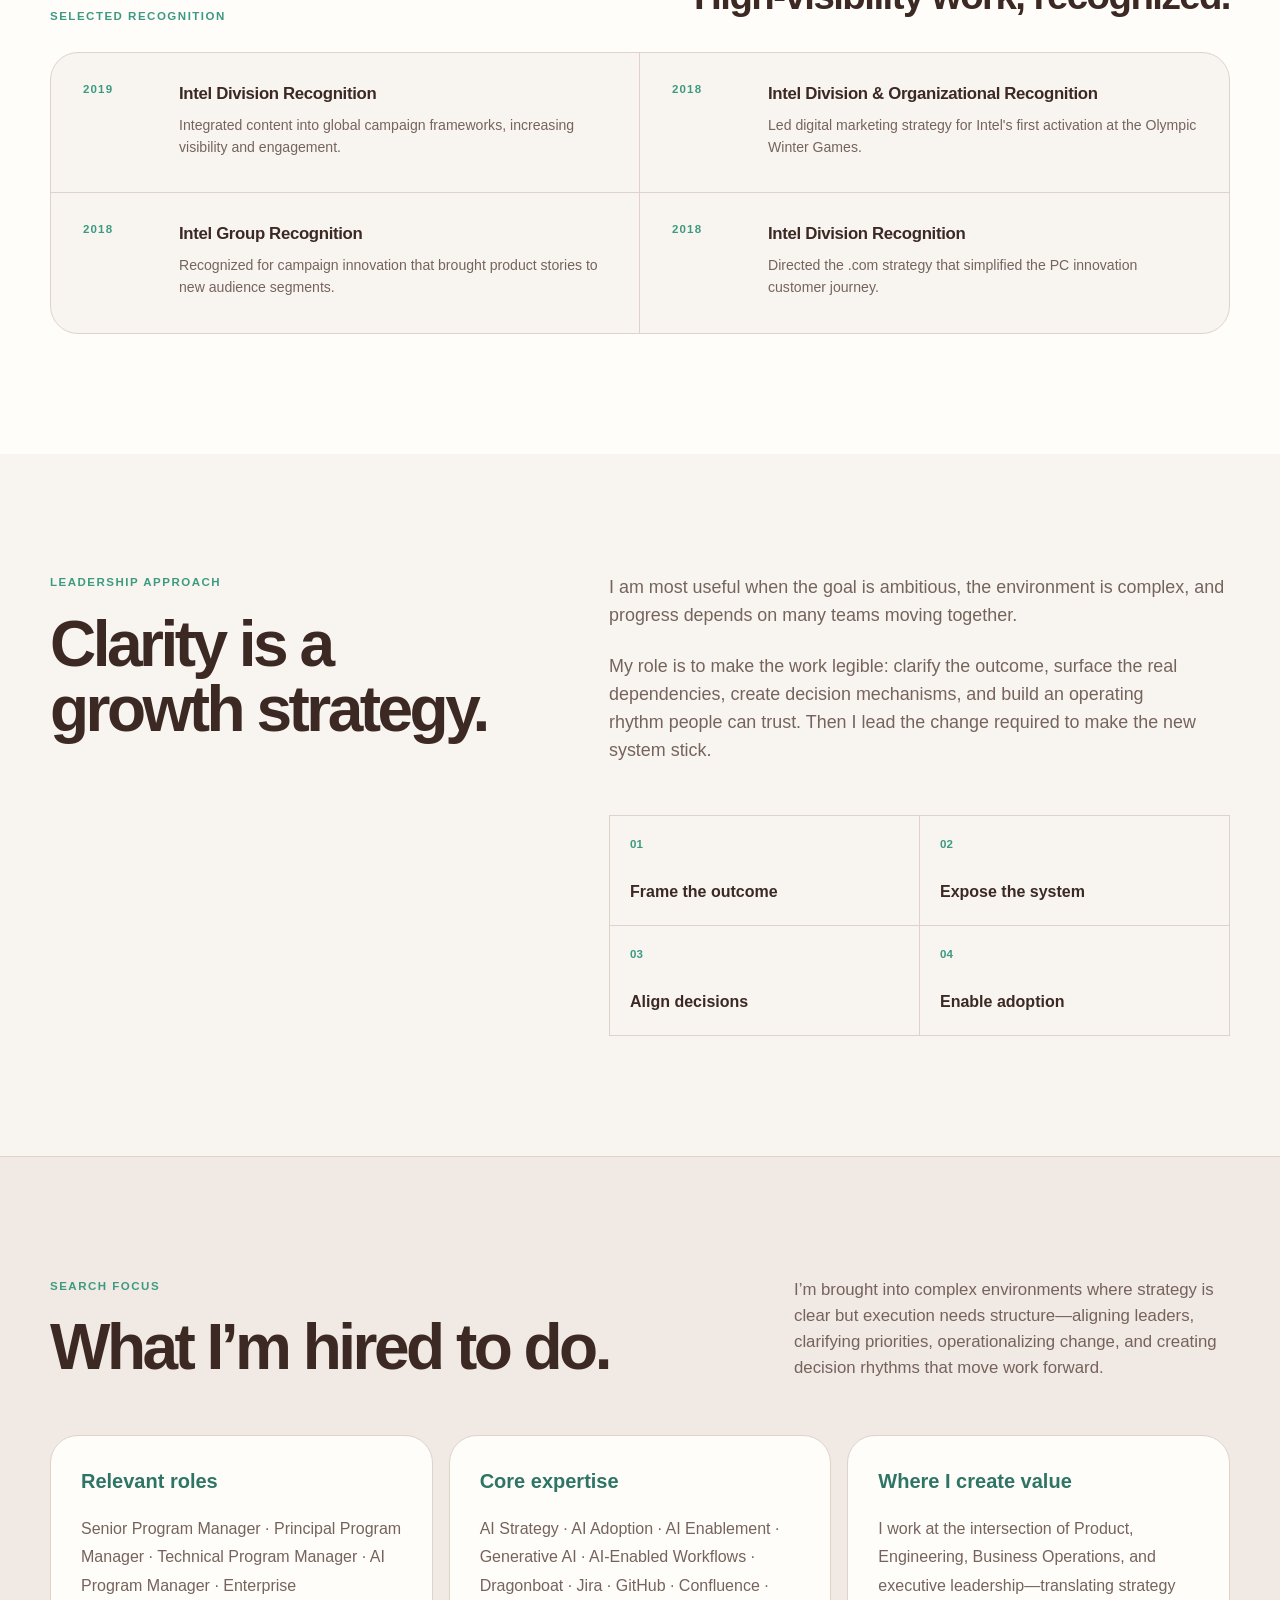
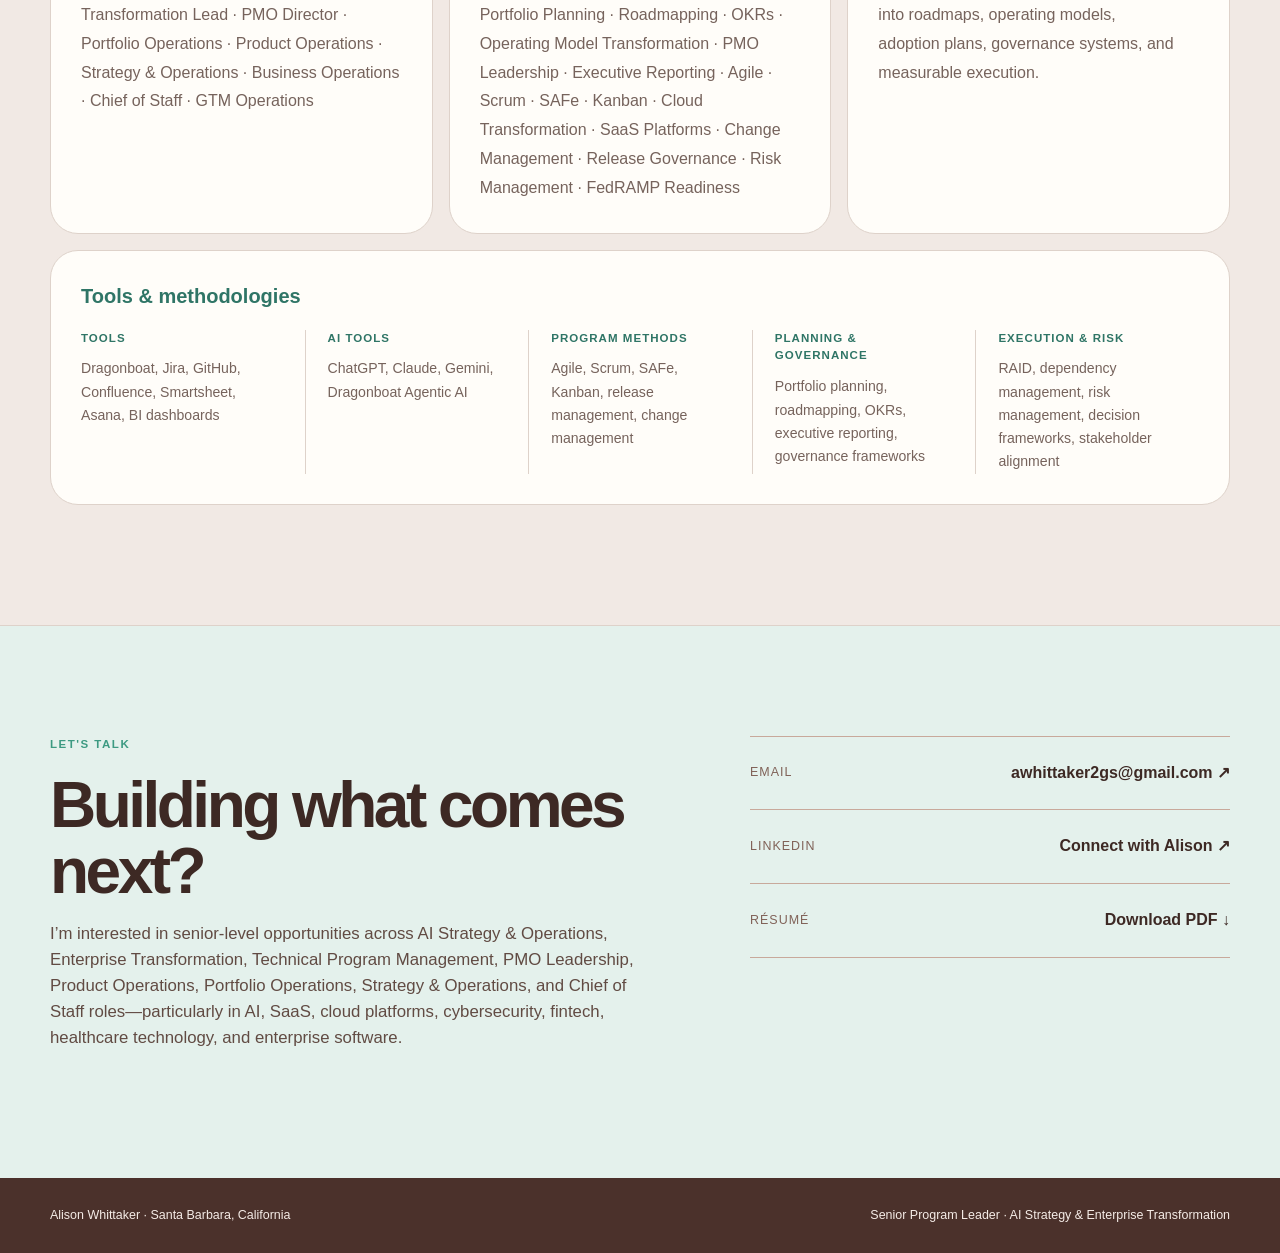
==== commit a699dd47: "Add files via upload" ====
--- a/index.html
+++ b/index.html
@@ -254,22 +254,37 @@
         <div class="section-heading">
           <div>
             <p class="eyebrow">Recognition &amp; reputation</p>
-            <h2>Trusted to lead work that matters.</h2>
-          </div>
-          <p>Recognition for turning high-visibility initiatives into coordinated, cross-functional delivery—and a professional reputation built on making complex work move.</p>
+            <h2>What leaders say.</h2>
+          </div>
+          <p>A reputation for bringing calm, structure, alignment, and disciplined execution to complex, high-pressure programs.</p>
         </div>
 
         <div class="recognition-layout">
           <blockquote class="testimonial-card">
             <span class="quote-mark" aria-hidden="true">“</span>
-            <p>Whip smart, with a can-do attitude and an uncanny ability to make things happen.</p>
+            <p>Alison brings calm, reason, and structure to complex, high-pressure programs. She has exceptional collaboration and relationship-building skills, with the ability to align teams, resolve conflict, and move challenging projects forward. Her program management and implementation expertise are second to none.</p>
             <footer>
-              <strong>Norville Parchment</strong>
-              <span>LinkedIn recommendation</span>
+              <strong>Hakkı Yemeniciler</strong>
+              <span>Creative Director &amp; Digital Strategist</span>
             </footer>
           </blockquote>
 
-          <div class="award-list">
+          <blockquote class="testimonial-card testimonial-card-secondary">
+            <span class="quote-mark" aria-hidden="true">“</span>
+            <p>Alison led implementation for a complex program with more than 200 tactical deliverables, bringing strong ideas, execution discipline, and a drive for excellence. She adds immense value to large-scale project and implementation efforts.</p>
+            <footer>
+              <strong>Teresa Allen</strong>
+              <span>Executive Coach &amp; Chief of Staff Leader</span>
+            </footer>
+          </blockquote>
+        </div>
+
+        <div class="awards-heading">
+          <p class="eyebrow">Selected recognition</p>
+          <h3>High-visibility work, recognized.</h3>
+        </div>
+
+        <div class="award-list">
             <article>
               <span class="award-year">2019</span>
               <div>
@@ -298,7 +313,6 @@
                 <p>Directed the .com strategy that simplified the PC innovation customer journey.</p>
               </div>
             </article>
-          </div>
         </div>
       </div>
     </section>
--- a/styles.css
+++ b/styles.css
@@ -411,14 +411,14 @@
 
 .recognition-layout {
   display: grid;
-  grid-template-columns: .82fr 1.18fr;
+  grid-template-columns: 1.08fr .92fr;
   gap: 18px;
   align-items: stretch;
 }
 
 .testimonial-card {
   display: flex;
-  min-height: 560px;
+  min-height: 610px;
   flex-direction: column;
   justify-content: space-between;
   margin: 0;
@@ -437,10 +437,22 @@
 .testimonial-card > p {
   margin: auto 0;
   color: var(--ink);
-  font-size: clamp(2rem, 3.6vw, 3.25rem);
+  font-size: clamp(1.55rem, 2.45vw, 2.35rem);
   font-weight: 720;
   letter-spacing: -.05em;
-  line-height: 1.06;
+  line-height: 1.13;
+}
+
+.testimonial-card-secondary {
+  background: #e4f1ec;
+}
+
+.testimonial-card-secondary .quote-mark {
+  color: var(--forest);
+}
+
+.testimonial-card-secondary footer {
+  border-color: #aacfc4;
 }
 
 .testimonial-card footer {
@@ -458,7 +470,27 @@
   font-size: .75rem;
 }
 
+.awards-heading {
+  display: flex;
+  align-items: end;
+  justify-content: space-between;
+  gap: 30px;
+  margin: 72px 0 26px;
+}
+
+.awards-heading .eyebrow {
+  margin-bottom: 0;
+}
+
+.awards-heading h3 {
+  margin: 0;
+  font-size: clamp(1.6rem, 3vw, 2.5rem);
+  letter-spacing: -.04em;
+}
+
 .award-list {
+  display: grid;
+  grid-template-columns: 1fr 1fr;
   overflow: hidden;
   border: 1px solid var(--line);
   border-radius: var(--radius);
@@ -474,7 +506,8 @@
   border-bottom: 1px solid var(--line);
 }
 
-.award-list article:last-child { border-bottom: 0; }
+.award-list article:nth-child(odd) { border-right: 1px solid var(--line); }
+.award-list article:nth-last-child(-n + 2) { border-bottom: 0; }
 
 .award-year {
   color: var(--accent);
@@ -643,7 +676,7 @@
   .impact-card-large { grid-row: auto; min-height: 320px; }
   .impact-card-large h3 { margin-top: 60px; }
   .recognition-layout { grid-template-columns: 1fr; }
-  .testimonial-card { min-height: 460px; }
+  .testimonial-card { min-height: 500px; }
   .search-grid { grid-template-columns: 1fr; }
   .tools-list { grid-template-columns: 1fr 1fr; gap: 24px 0; }
   .tools-list div, .tools-list div:first-child, .tools-list div:last-child { padding: 0 20px; border-left: 1px solid var(--line); }
@@ -691,7 +724,12 @@
   .impact-card, .impact-card-large { min-height: 290px; }
   .impact-card h3 { margin-top: 65px; }
   .testimonial-card { min-height: 430px; padding: 28px; }
-  .award-list article { grid-template-columns: 1fr; gap: 10px; padding: 24px; }
+  .awards-heading { align-items: flex-start; flex-direction: column; gap: 12px; }
+  .award-list { grid-template-columns: 1fr; }
+  .award-list article { grid-template-columns: 1fr; gap: 10px; padding: 24px; border-right: 0; }
+  .award-list article:nth-child(odd) { border-right: 0; }
+  .award-list article:nth-last-child(-n + 2) { border-bottom: 1px solid var(--line); }
+  .award-list article:last-child { border-bottom: 0; }
   .approach-steps { grid-template-columns: 1fr; }
   .contact-section { padding-block: 80px; }
   .contact-link { align-items: flex-start; flex-direction: column; }
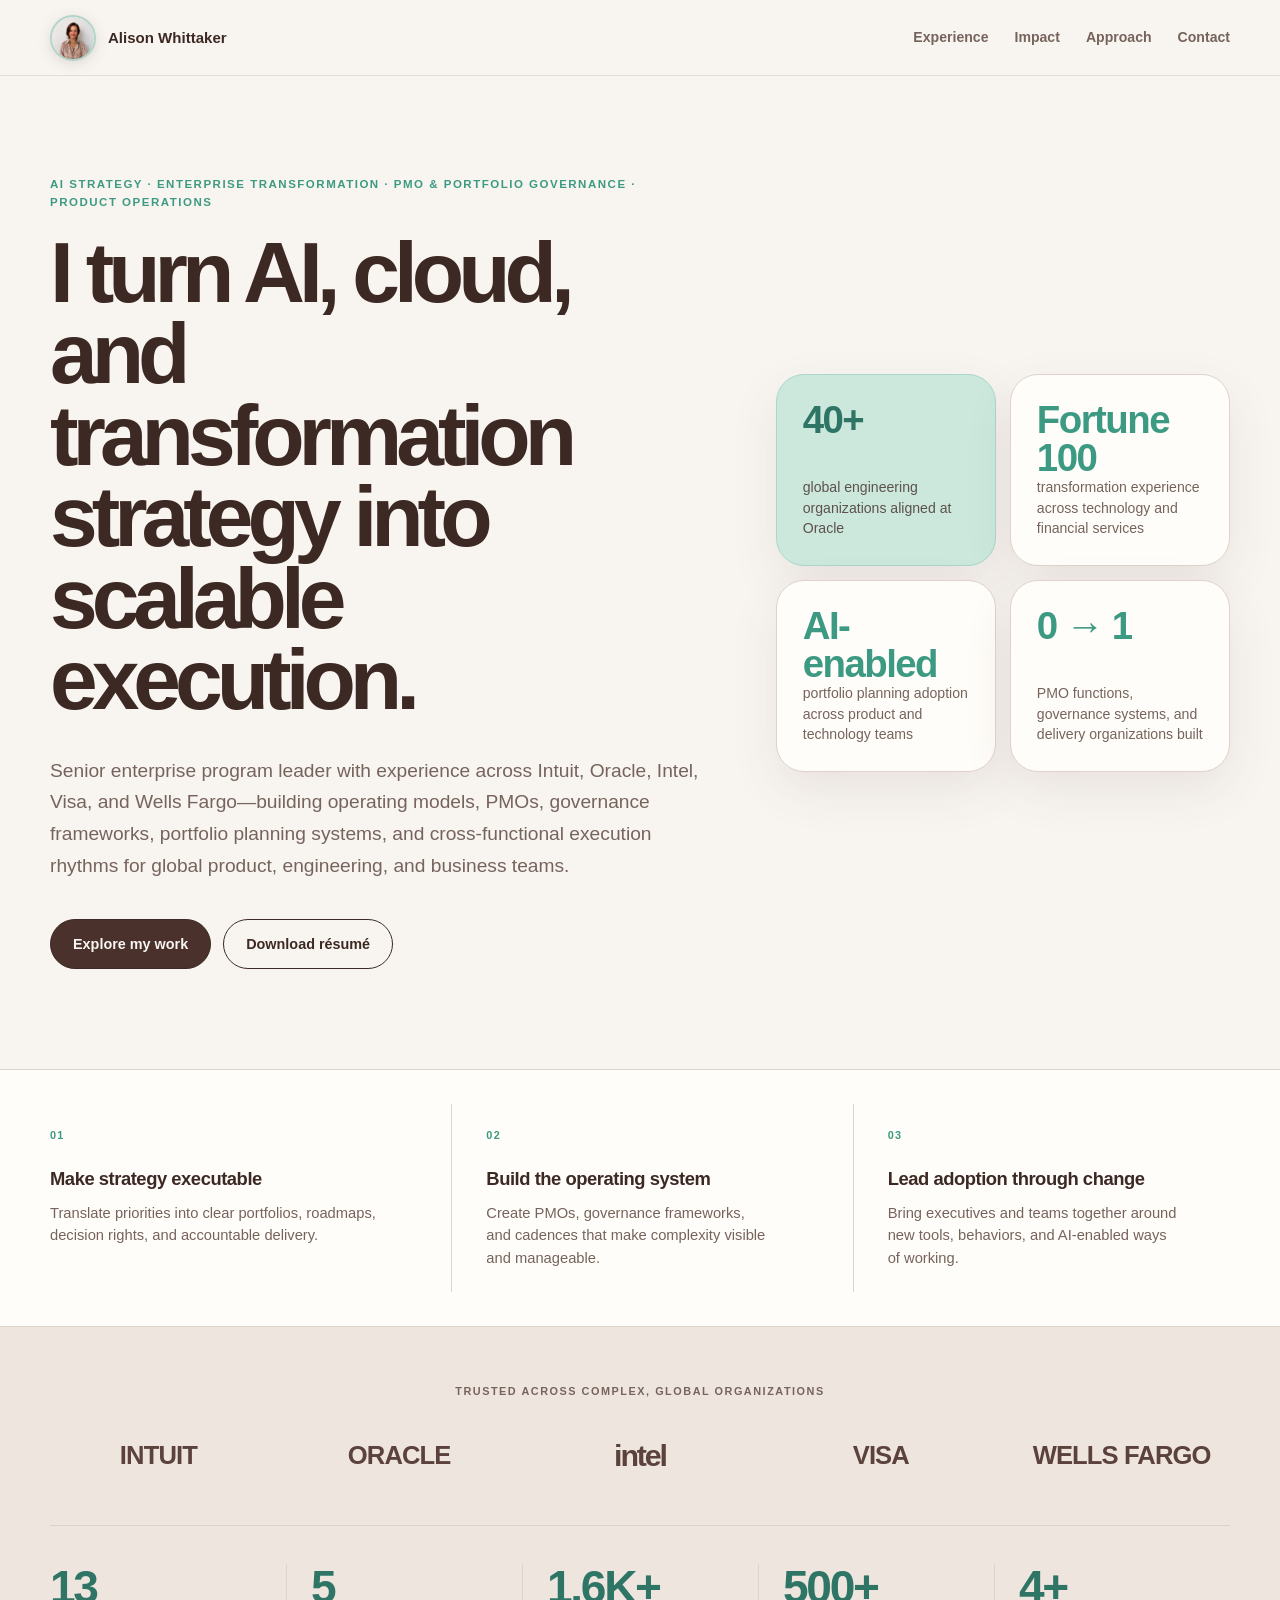
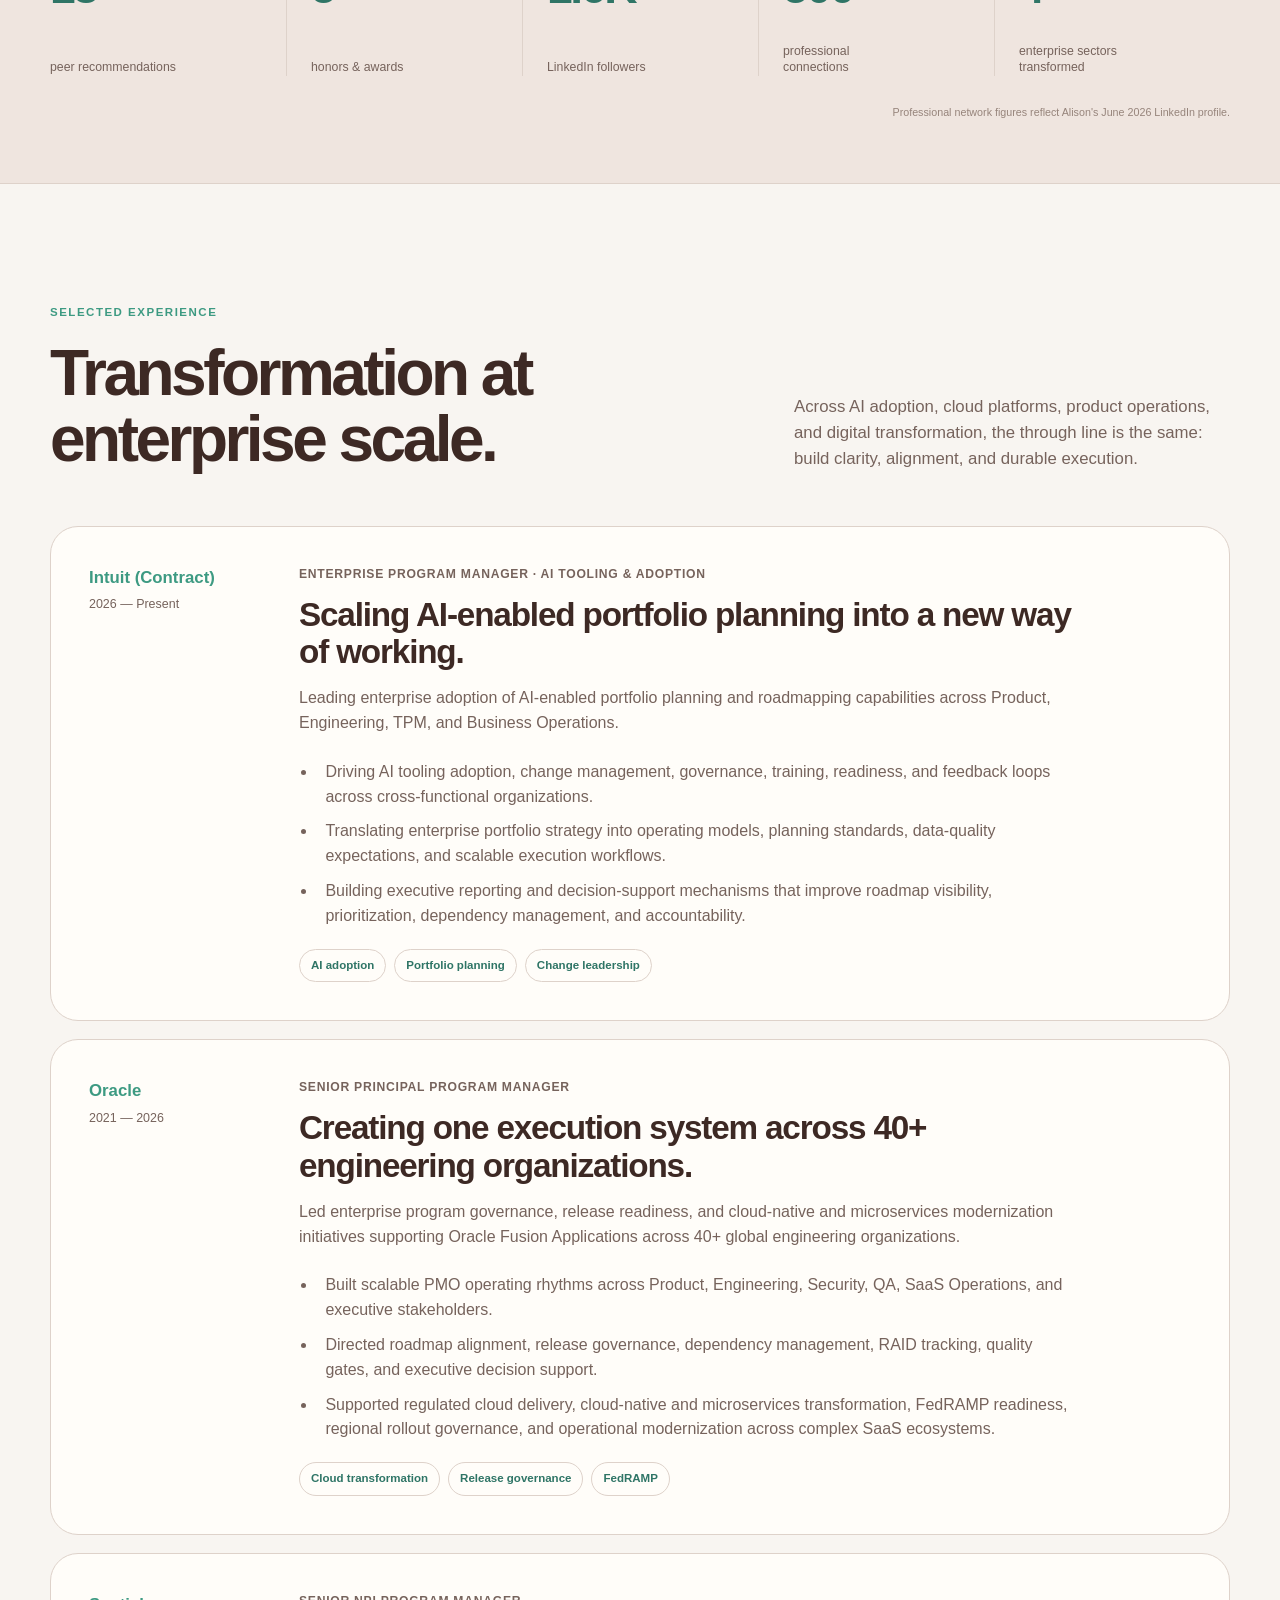
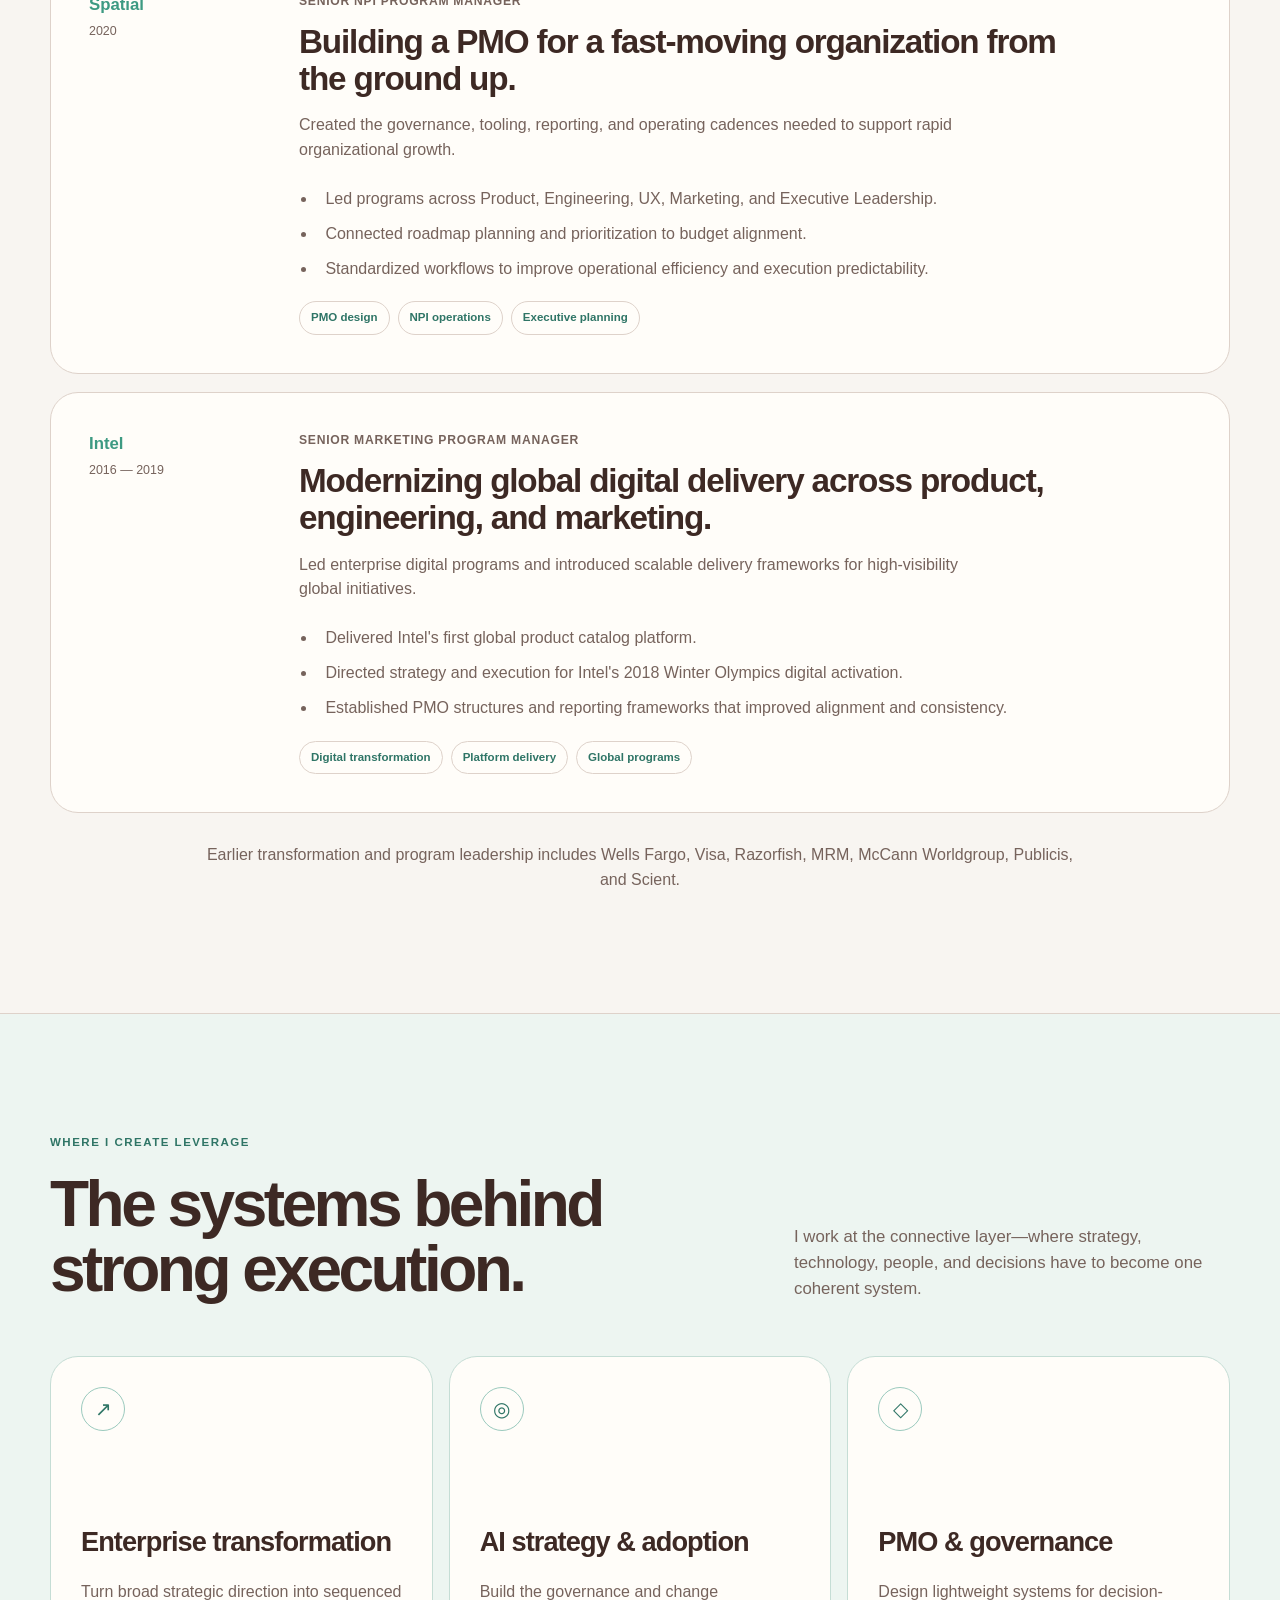
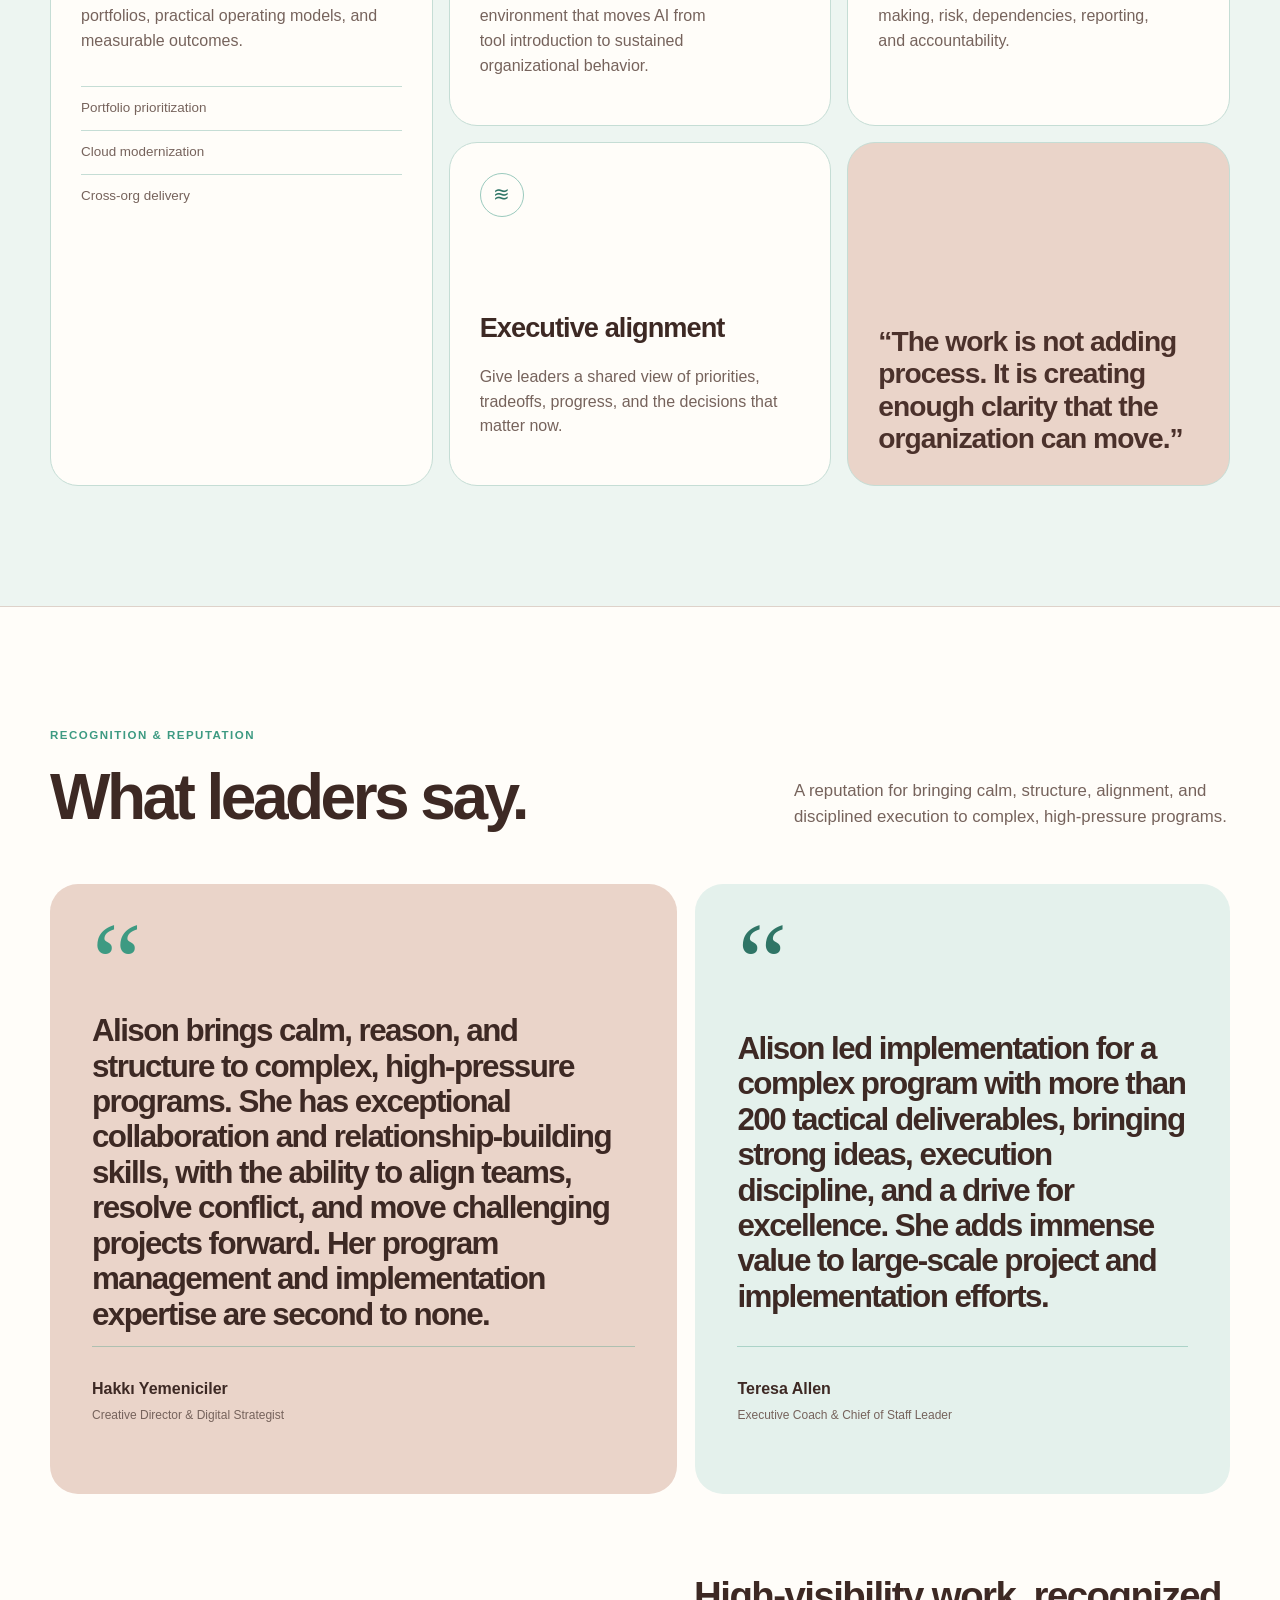
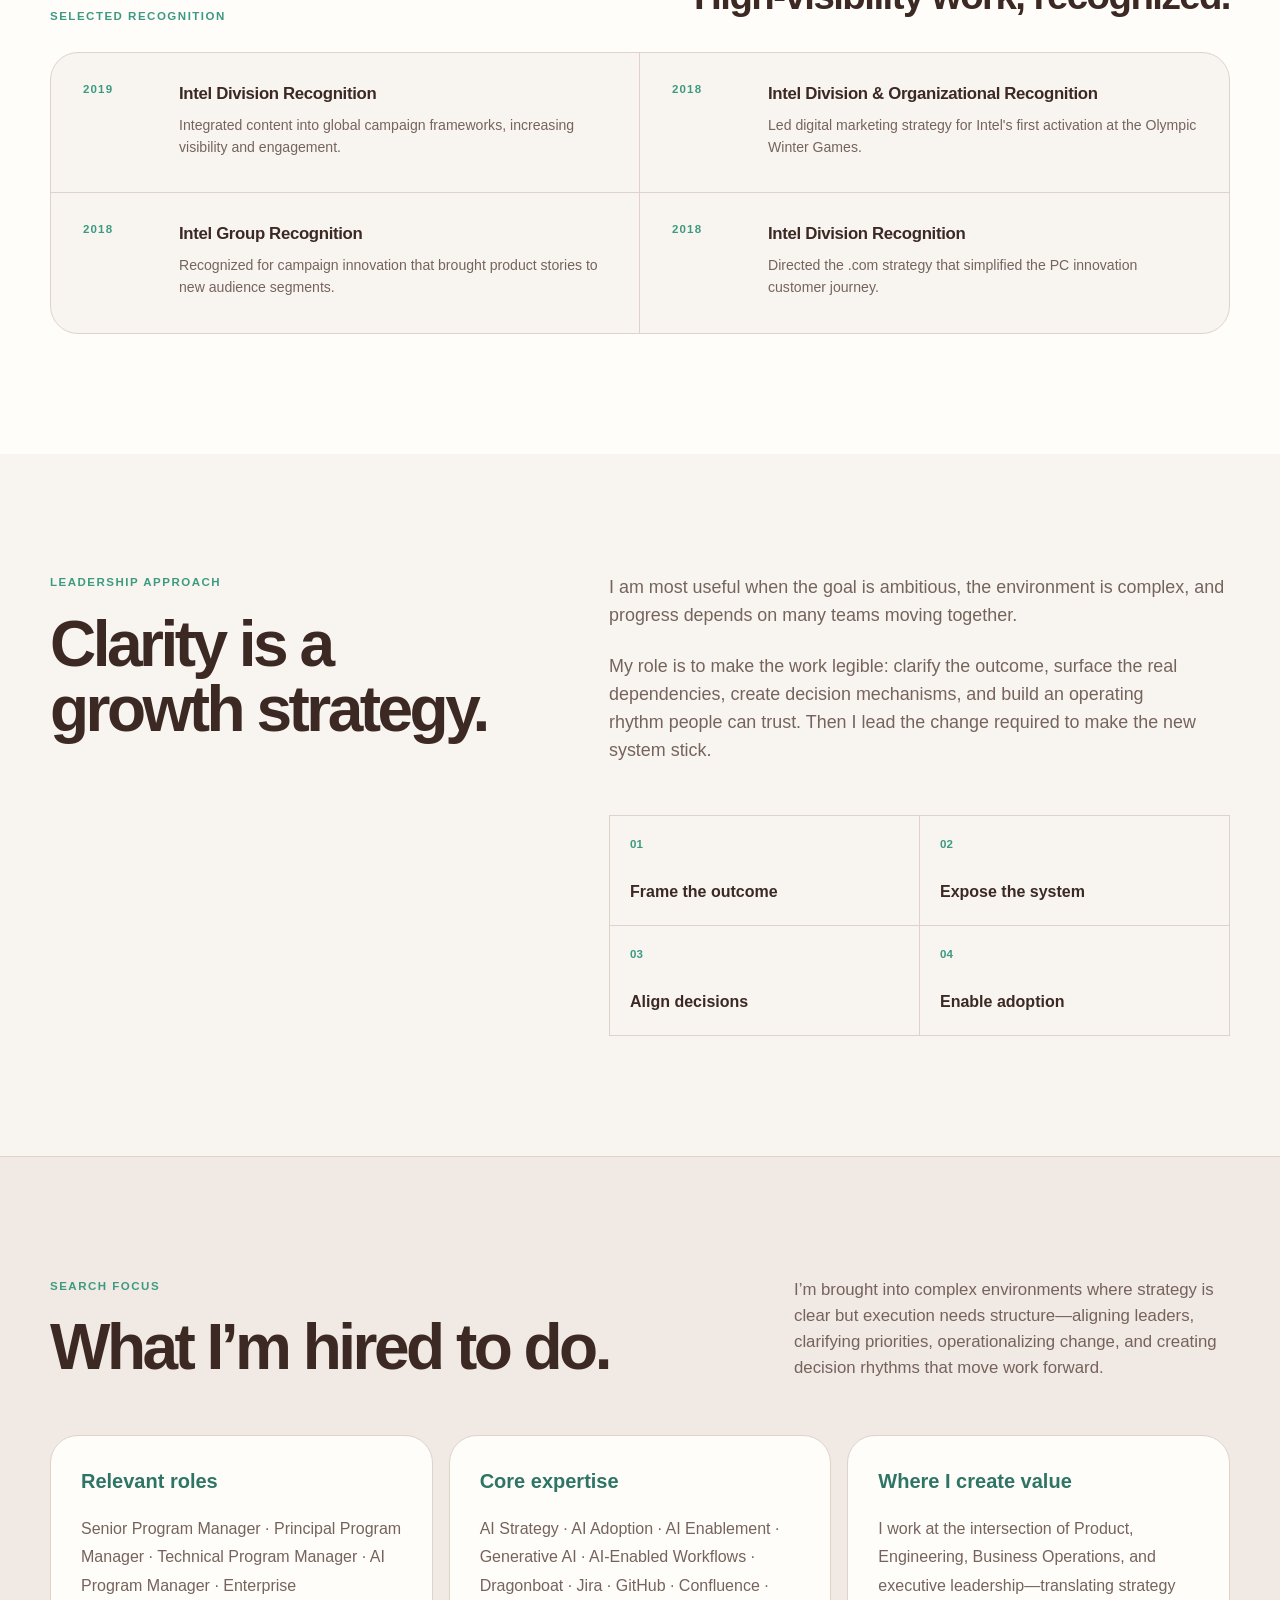
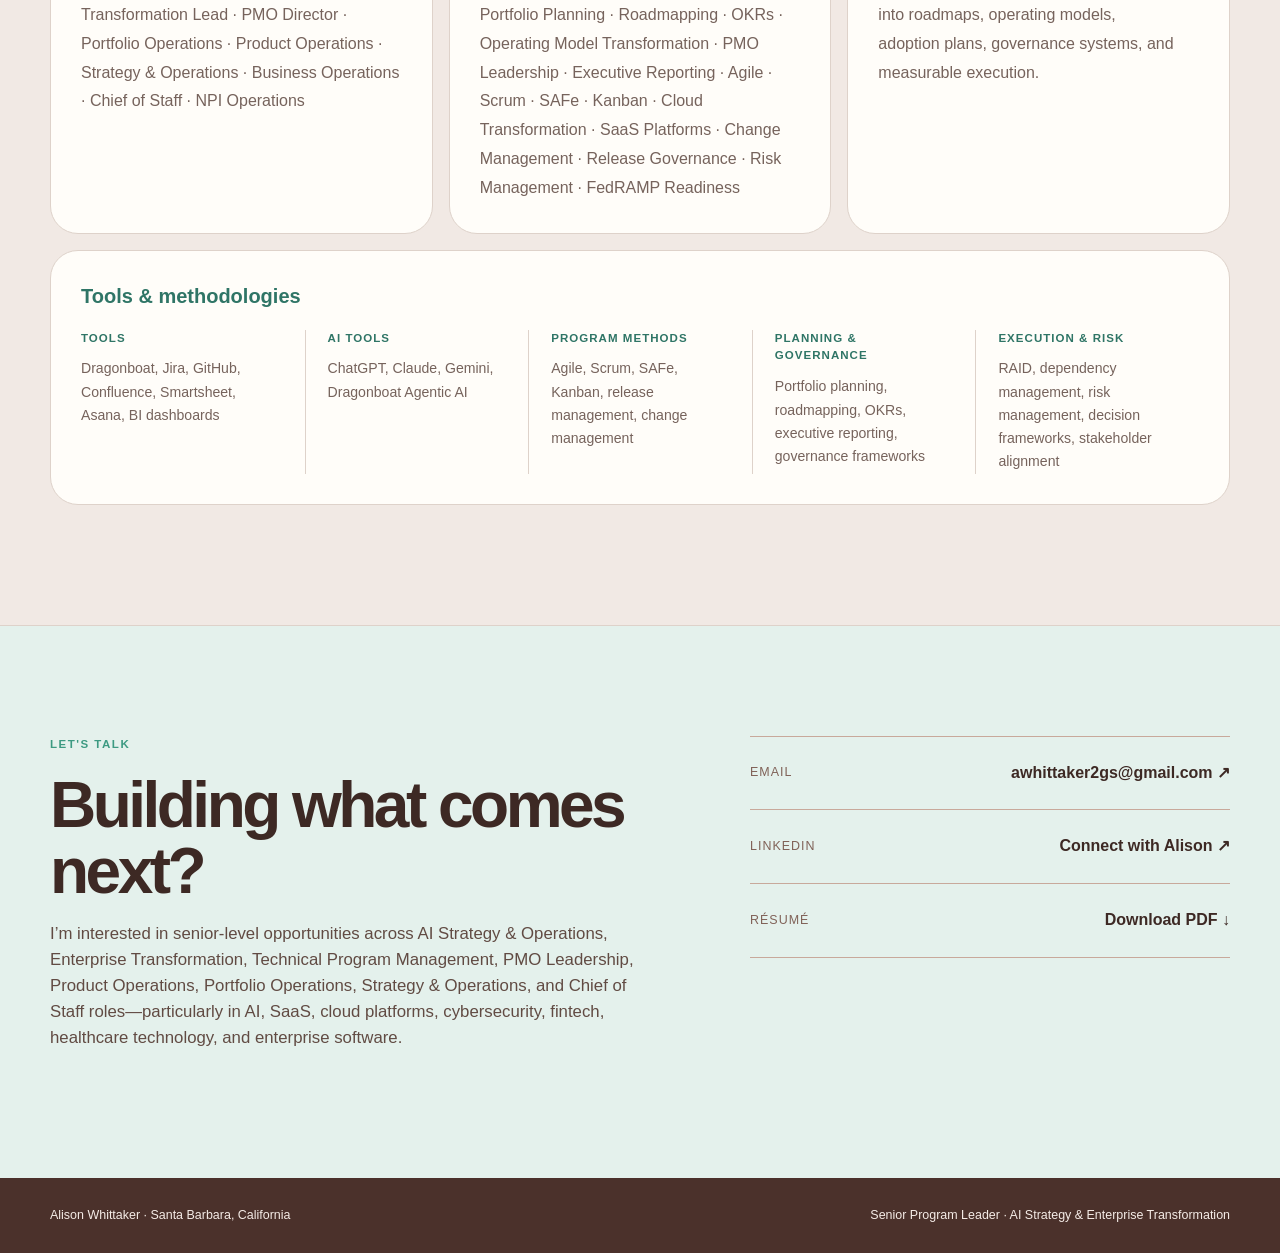
==== commit 26eeb941: "Add files via upload" ====
--- a/index.html
+++ b/index.html
@@ -172,7 +172,7 @@
             <span>2020</span>
           </div>
           <div class="experience-main">
-            <p class="role">Senior GTM Program Manager</p>
+            <p class="role">Senior NPI Program Manager</p>
             <h3>Building a PMO for a fast-moving organization from the ground up.</h3>
             <p>Created the governance, tooling, reporting, and operating cadences needed to support rapid organizational growth.</p>
             <ul>
@@ -182,7 +182,7 @@
             </ul>
           </div>
           <div class="experience-tags">
-            <span>PMO design</span><span>GTM operations</span><span>Executive planning</span>
+            <span>PMO design</span><span>NPI operations</span><span>Executive planning</span>
           </div>
         </article>
 
@@ -346,7 +346,7 @@
         <div class="search-grid">
           <article>
             <h3>Relevant roles</h3>
-            <p>Senior Program Manager · Principal Program Manager · Technical Program Manager · AI Program Manager · Enterprise Transformation Lead · PMO Director · Portfolio Operations · Product Operations · Strategy &amp; Operations · Business Operations · Chief of Staff · GTM Operations</p>
+            <p>Senior Program Manager · Principal Program Manager · Technical Program Manager · AI Program Manager · Enterprise Transformation Lead · PMO Director · Portfolio Operations · Product Operations · Strategy &amp; Operations · Business Operations · Chief of Staff · NPI Operations</p>
           </article>
           <article>
             <h3>Core expertise</h3>
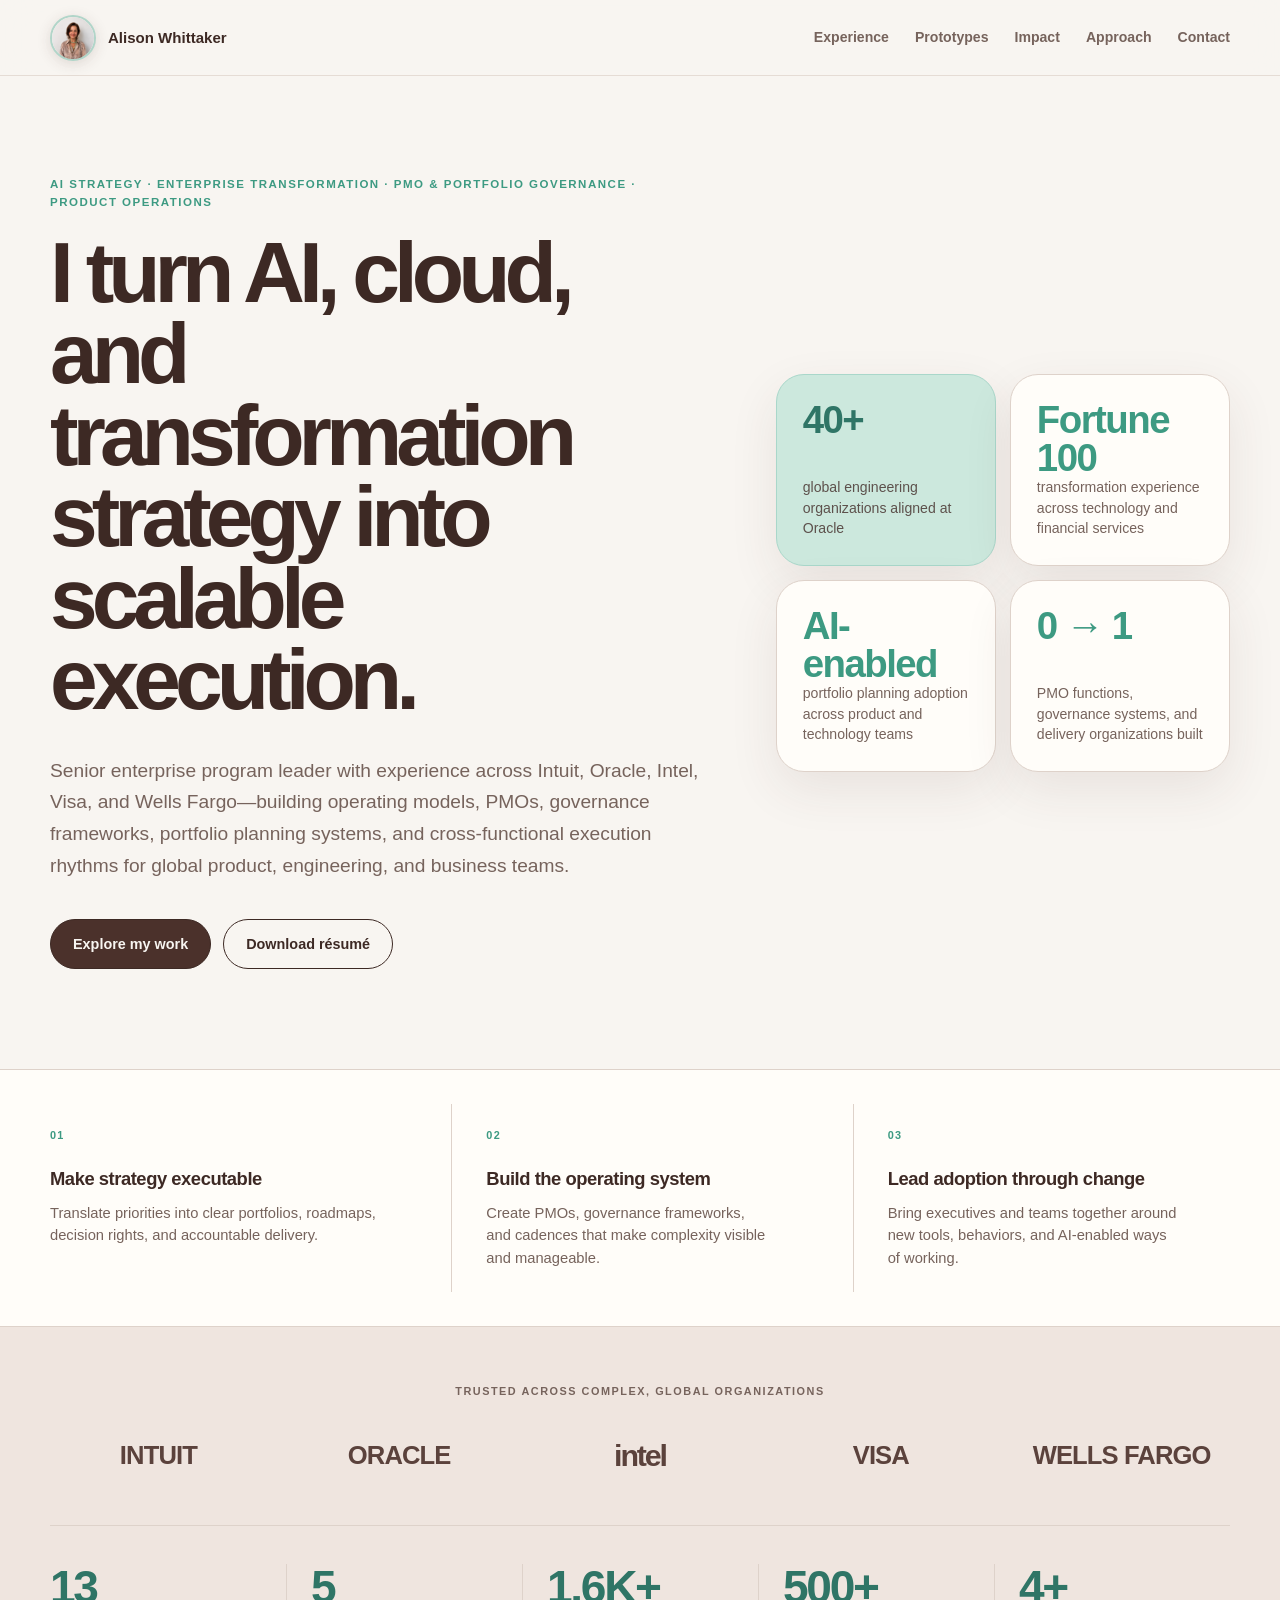
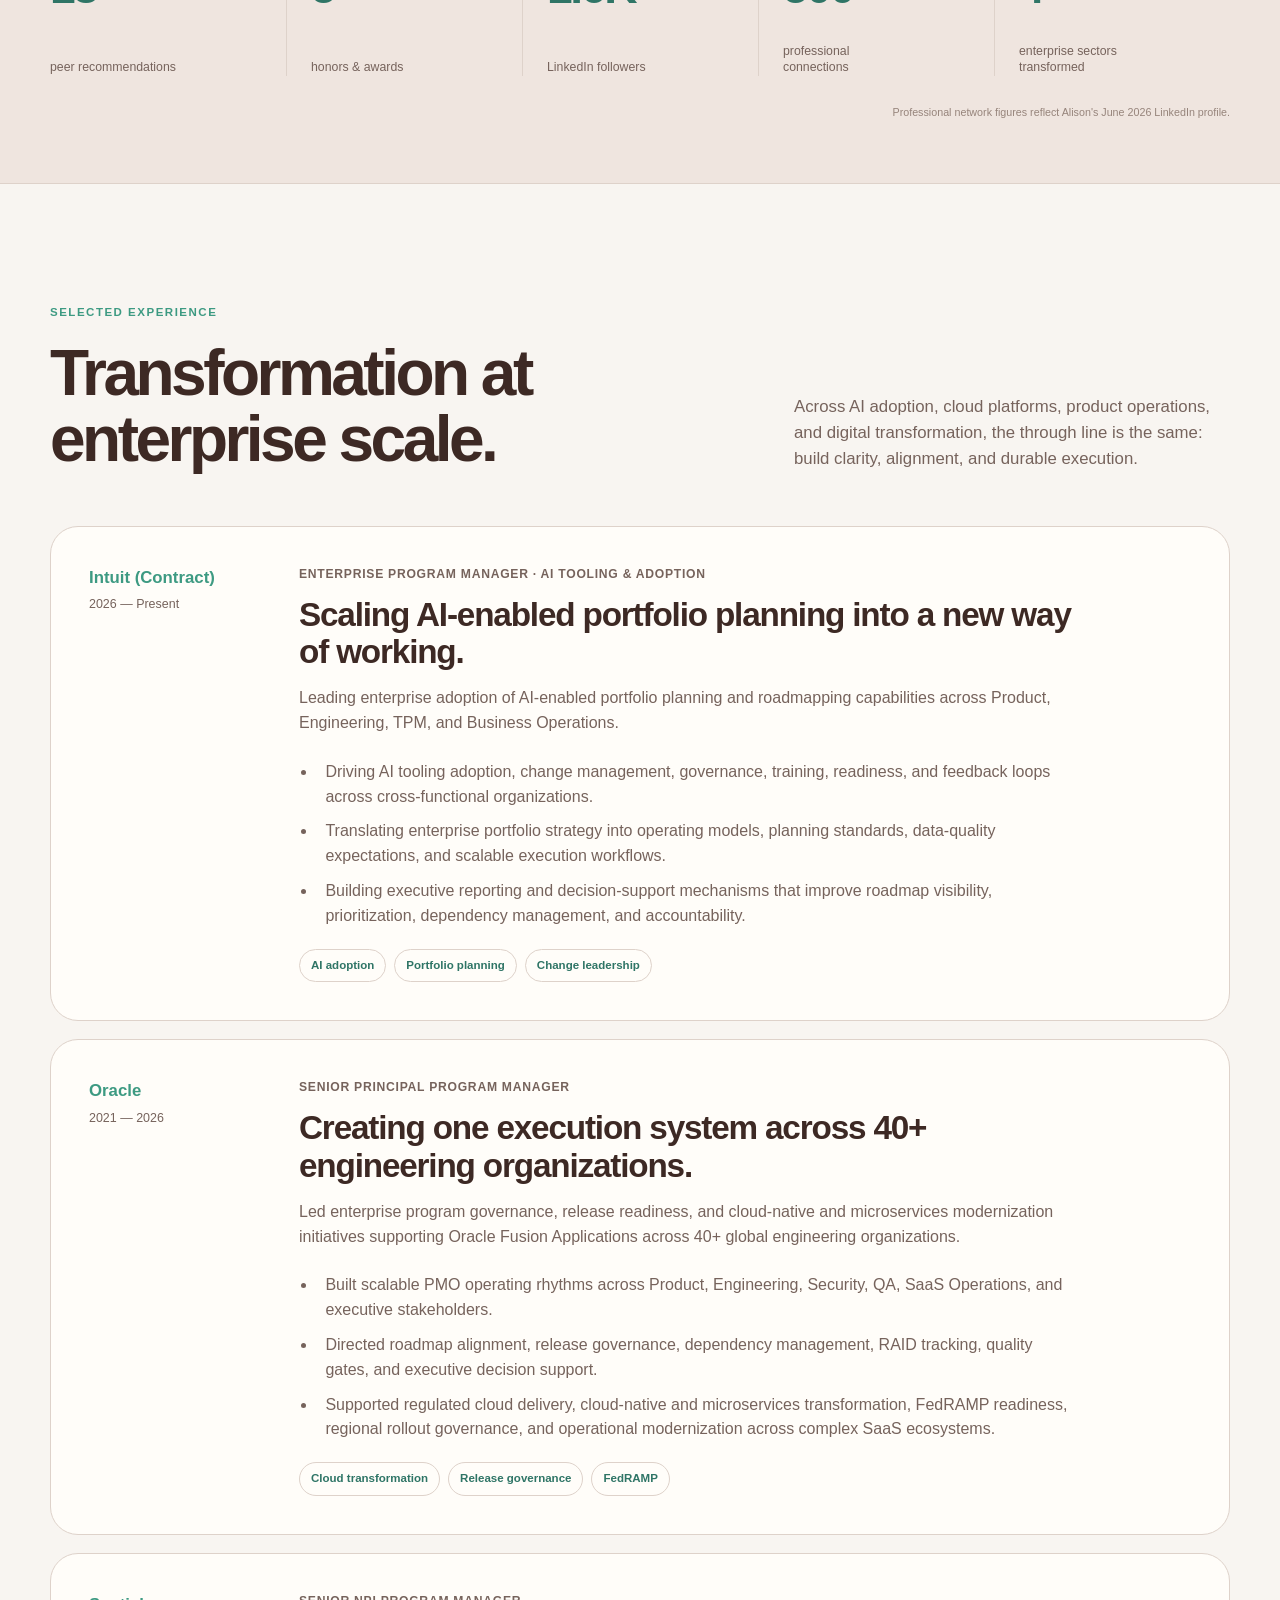
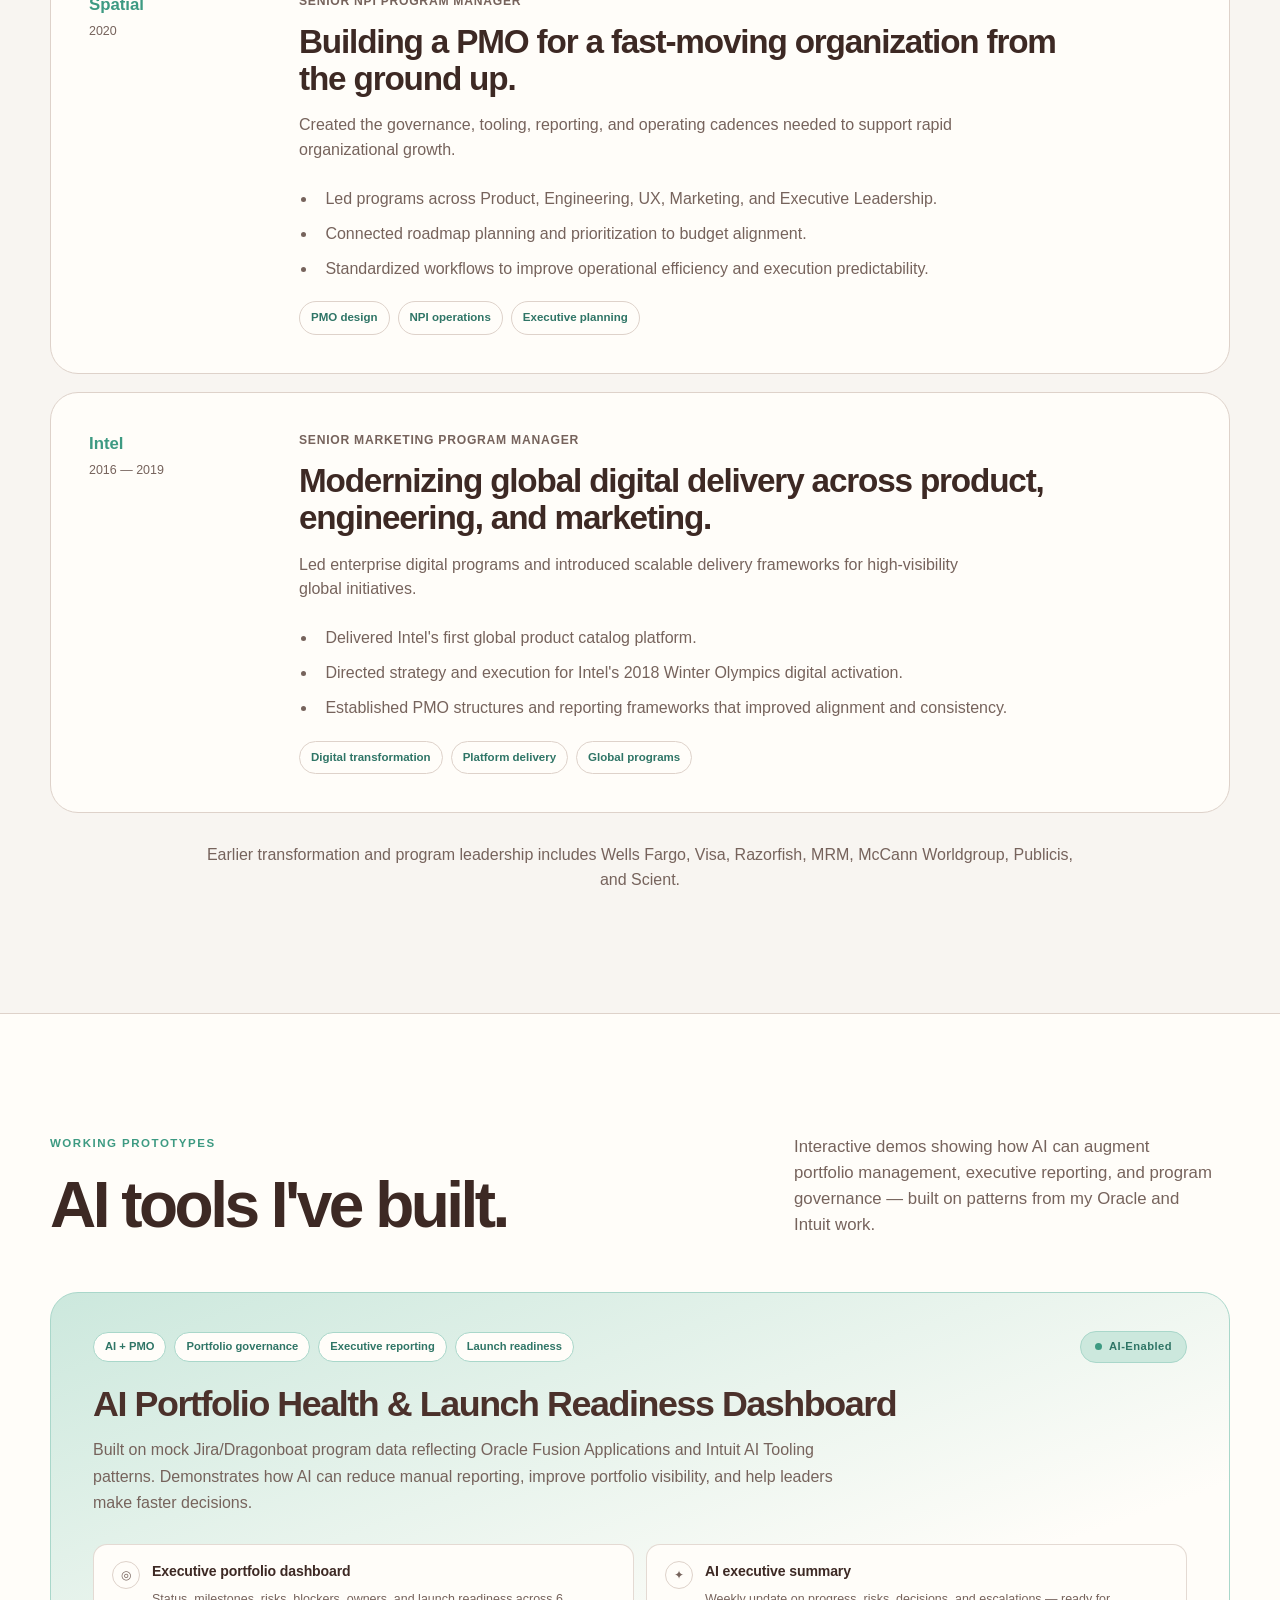
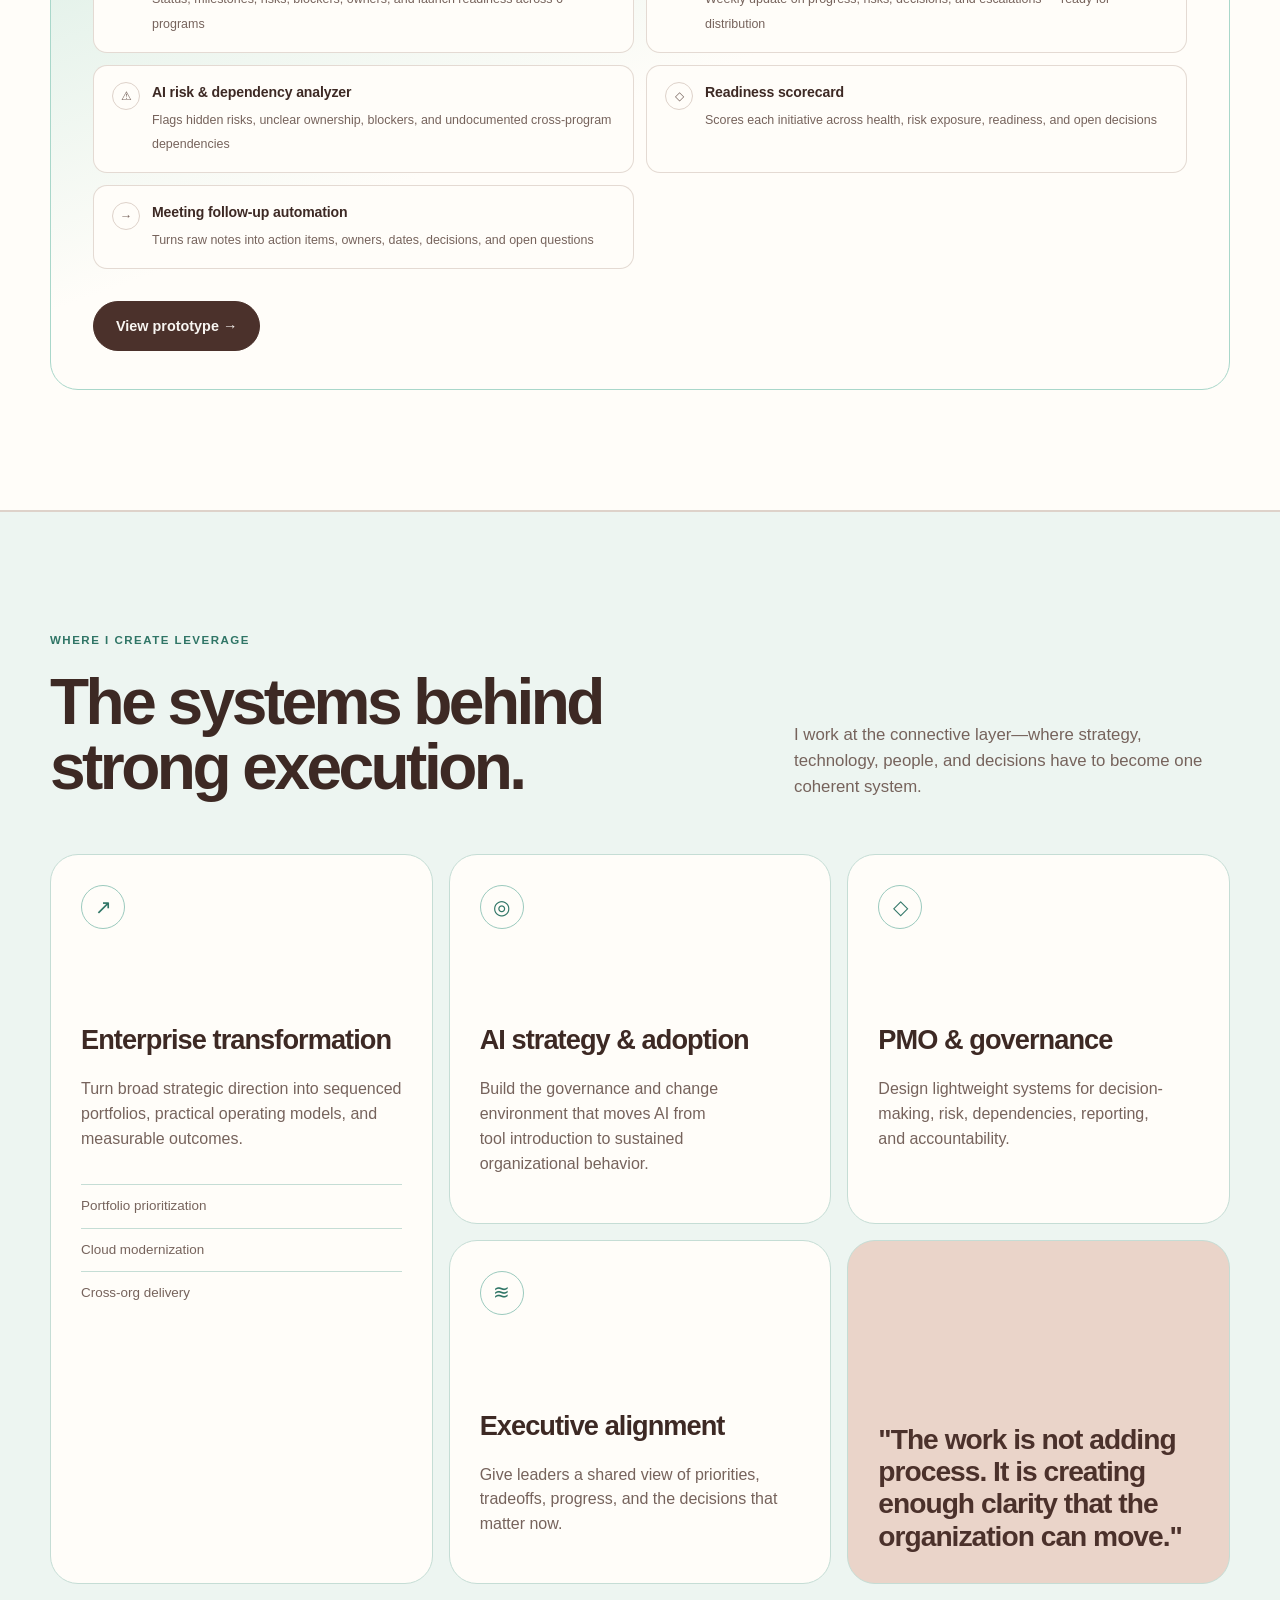
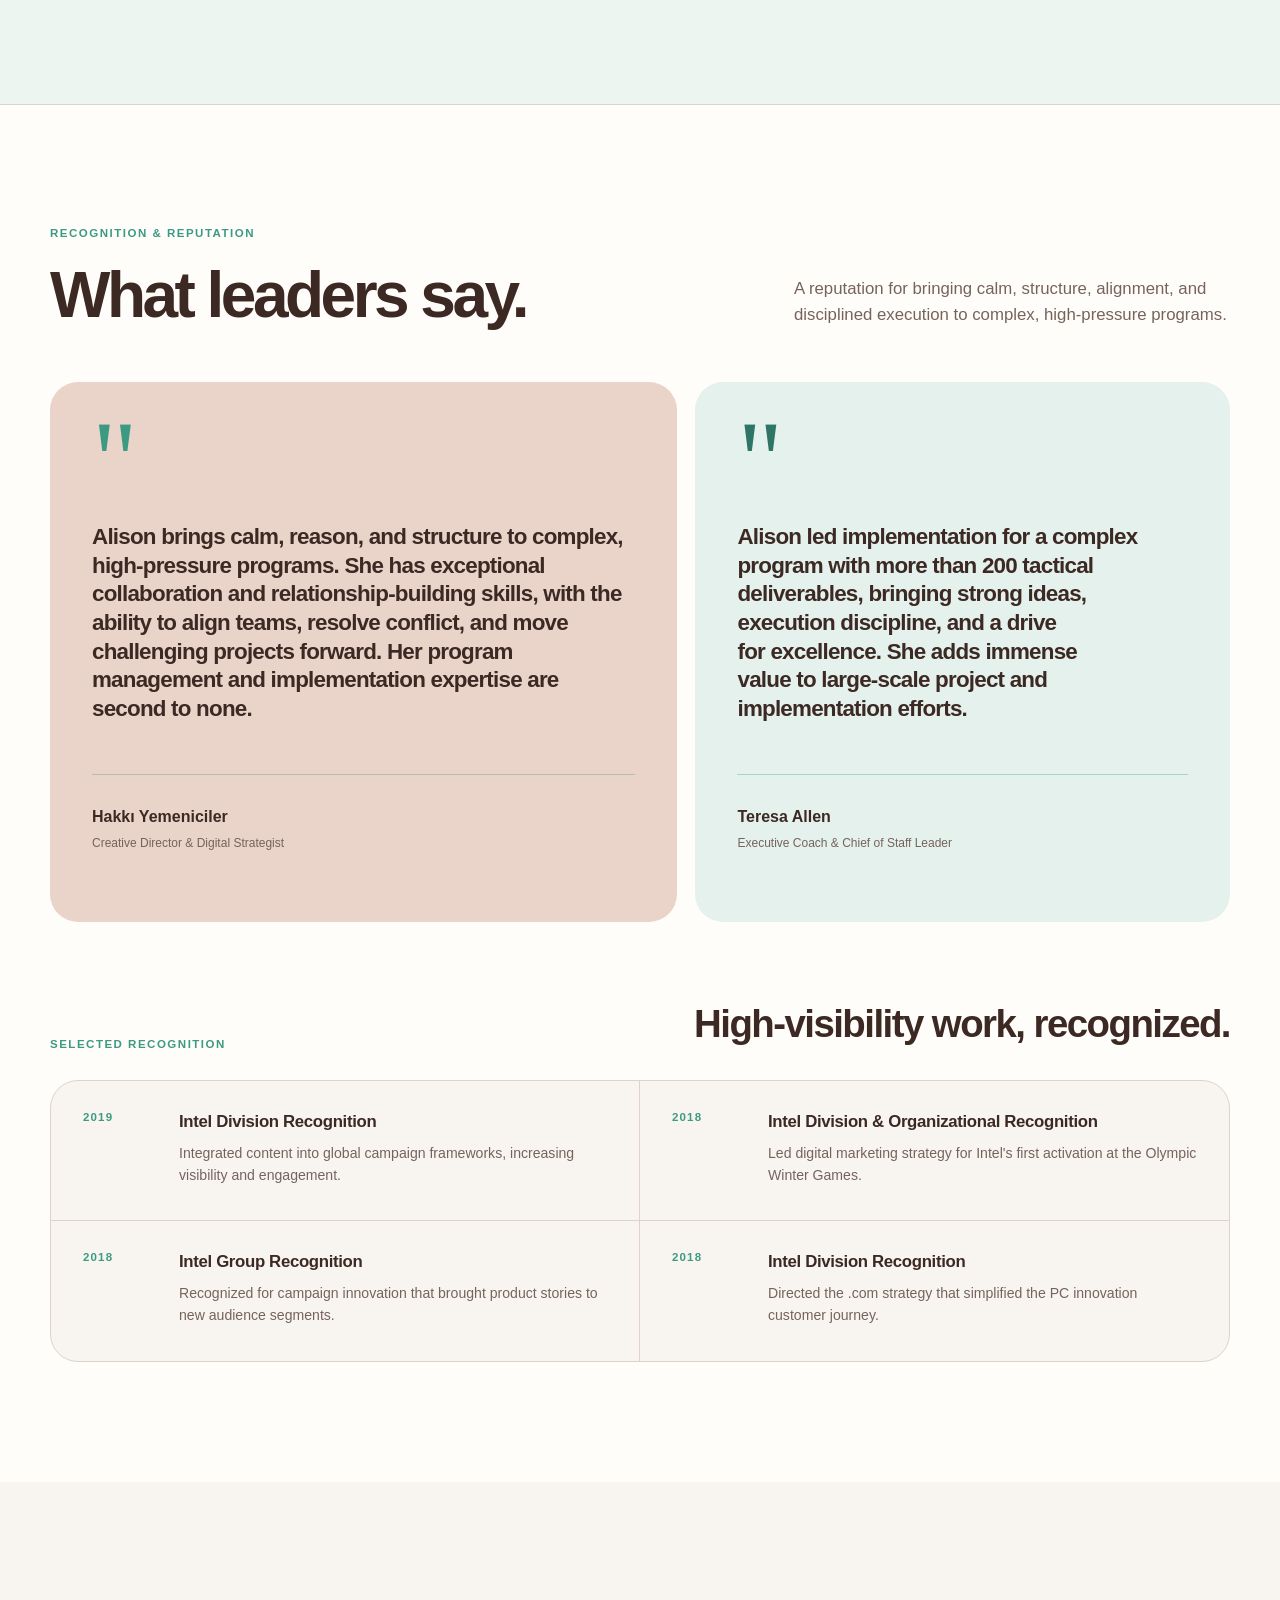
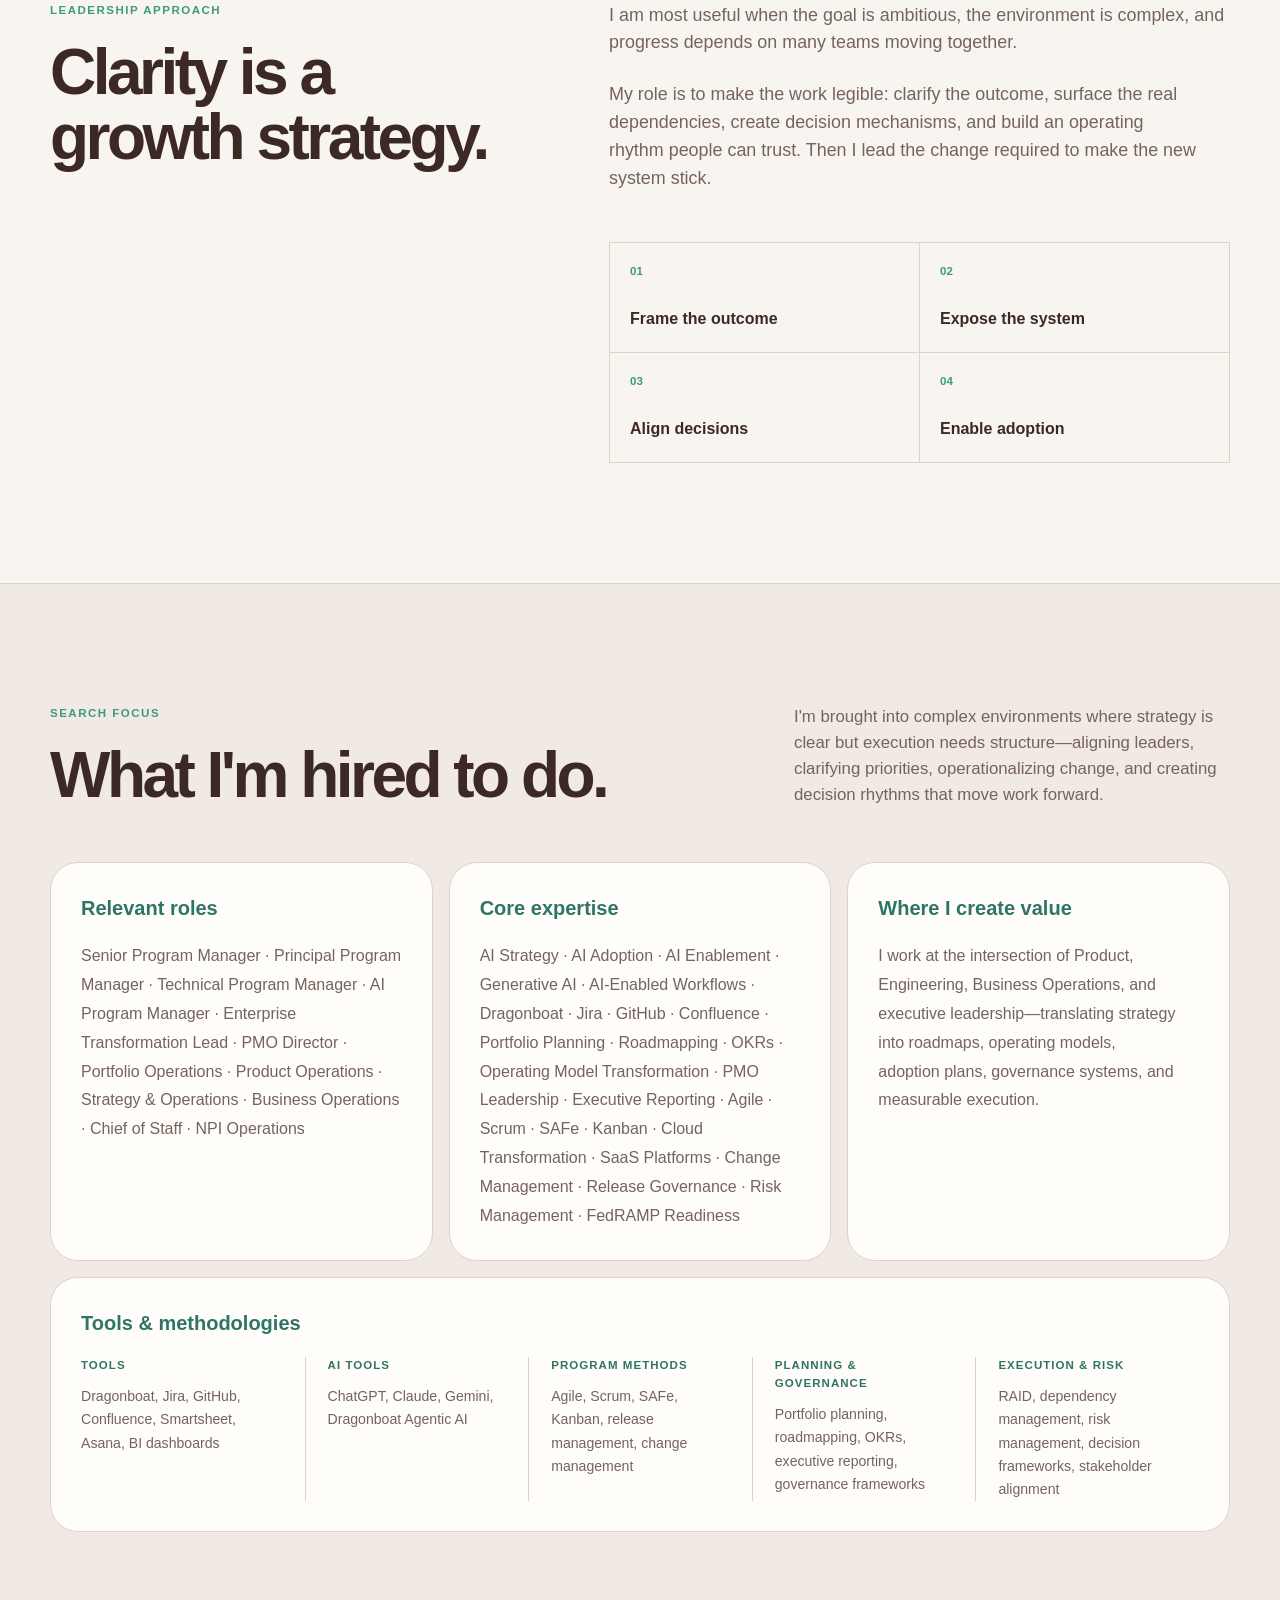
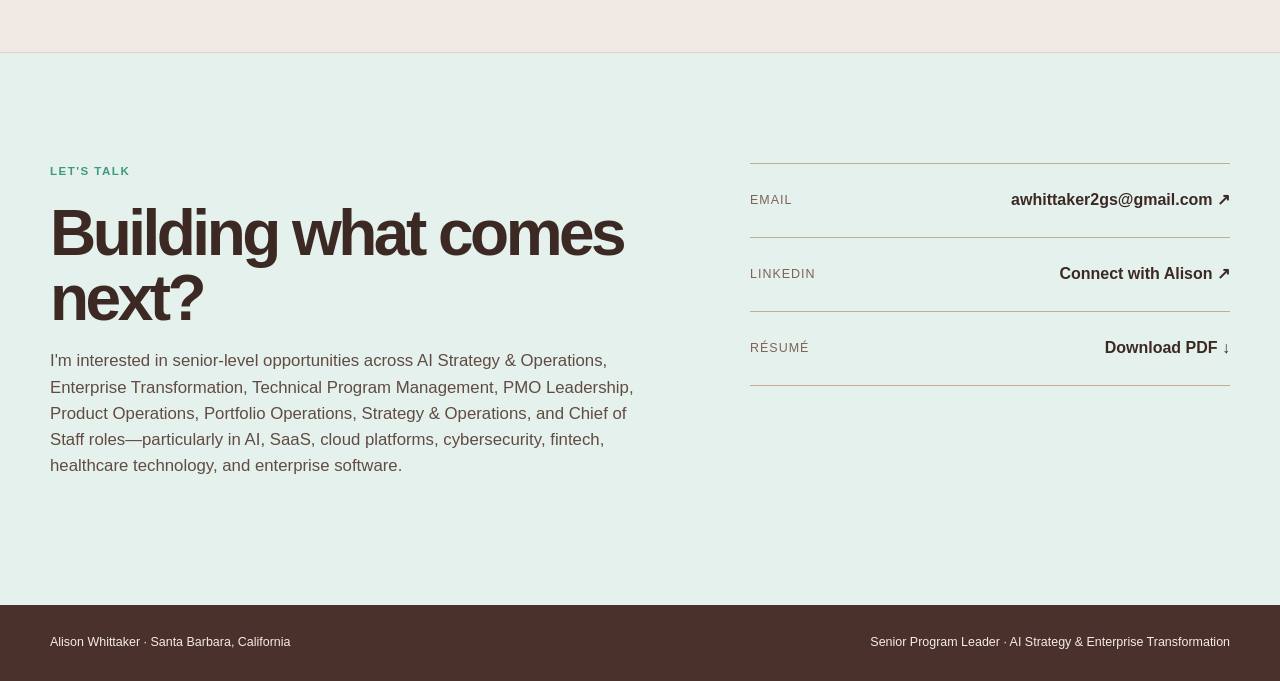
==== commit 185c4051: "Add files via upload" ====
--- a/index.html
+++ b/index.html
@@ -22,6 +22,7 @@
     <button class="menu-toggle" type="button" aria-expanded="false" aria-controls="site-nav">Menu</button>
     <nav id="site-nav" aria-label="Primary navigation">
       <a href="#experience">Experience</a>
+      <a href="#prototypes">Prototypes</a>
       <a href="#impact">Impact</a>
       <a href="#approach">Approach</a>
       <a href="#contact">Contact</a>
@@ -210,6 +211,75 @@
       <p class="earlier-work">Earlier transformation and program leadership includes Wells Fargo, Visa, Razorfish, MRM, McCann Worldgroup, Publicis, and Scient.</p>
     </section>
 
+    <!-- ── PROTOTYPES ─────────────────────────────────── -->
+    <section class="section prototype-section" id="prototypes">
+      <div class="wrap">
+        <div class="section-heading">
+          <div>
+            <p class="eyebrow">Working prototypes</p>
+            <h2>AI tools I've built.</h2>
+          </div>
+          <p>Interactive demos showing how AI can augment portfolio management, executive reporting, and program governance — built on patterns from my Oracle and Intuit work.</p>
+        </div>
+
+        <div class="prototype-grid">
+          <article class="prototype-card prototype-card-main">
+            <div class="prototype-card-top">
+              <div class="prototype-tags-row">
+                <span class="proto-tag">AI + PMO</span>
+                <span class="proto-tag">Portfolio governance</span>
+                <span class="proto-tag">Executive reporting</span>
+                <span class="proto-tag">Launch readiness</span>
+              </div>
+              <div class="proto-ai-badge">
+                <span class="proto-pulse"></span>AI-Enabled
+              </div>
+            </div>
+            <h3>AI Portfolio Health &amp; Launch Readiness Dashboard</h3>
+            <p>Built on mock Jira/Dragonboat program data reflecting Oracle Fusion Applications and Intuit AI Tooling patterns. Demonstrates how AI can reduce manual reporting, improve portfolio visibility, and help leaders make faster decisions.</p>
+            <div class="prototype-features">
+              <div class="pf-item">
+                <span class="pf-icon">◎</span>
+                <div>
+                  <strong>Executive portfolio dashboard</strong>
+                  <span>Status, milestones, risks, blockers, owners, and launch readiness across 6 programs</span>
+                </div>
+              </div>
+              <div class="pf-item">
+                <span class="pf-icon">✦</span>
+                <div>
+                  <strong>AI executive summary</strong>
+                  <span>Weekly update on progress, risks, decisions, and escalations — ready for distribution</span>
+                </div>
+              </div>
+              <div class="pf-item">
+                <span class="pf-icon">⚠</span>
+                <div>
+                  <strong>AI risk &amp; dependency analyzer</strong>
+                  <span>Flags hidden risks, unclear ownership, blockers, and undocumented cross-program dependencies</span>
+                </div>
+              </div>
+              <div class="pf-item">
+                <span class="pf-icon">◇</span>
+                <div>
+                  <strong>Readiness scorecard</strong>
+                  <span>Scores each initiative across health, risk exposure, readiness, and open decisions</span>
+                </div>
+              </div>
+              <div class="pf-item">
+                <span class="pf-icon">→</span>
+                <div>
+                  <strong>Meeting follow-up automation</strong>
+                  <span>Turns raw notes into action items, owners, dates, decisions, and open questions</span>
+                </div>
+              </div>
+            </div>
+            <a class="button button-primary prototype-cta" href="portfolio-dashboard.html">View prototype →</a>
+          </article>
+        </div>
+      </div>
+    </section>
+
     <section class="section impact-section" id="impact">
       <div class="wrap">
         <div class="section-heading">
@@ -243,7 +313,7 @@
             <p>Give leaders a shared view of priorities, tradeoffs, progress, and the decisions that matter now.</p>
           </article>
           <article class="impact-card impact-card-accent">
-            <p class="quote">“The work is not adding process. It is creating enough clarity that the organization can move.”</p>
+            <p class="quote">"The work is not adding process. It is creating enough clarity that the organization can move."</p>
           </article>
         </div>
       </div>
@@ -261,7 +331,7 @@
 
         <div class="recognition-layout">
           <blockquote class="testimonial-card">
-            <span class="quote-mark" aria-hidden="true">“</span>
+            <span class="quote-mark" aria-hidden="true">"</span>
             <p>Alison brings calm, reason, and structure to complex, high-pressure programs. She has exceptional collaboration and relationship-building skills, with the ability to align teams, resolve conflict, and move challenging projects forward. Her program management and implementation expertise are second to none.</p>
             <footer>
               <strong>Hakkı Yemeniciler</strong>
@@ -270,7 +340,7 @@
           </blockquote>
 
           <blockquote class="testimonial-card testimonial-card-secondary">
-            <span class="quote-mark" aria-hidden="true">“</span>
+            <span class="quote-mark" aria-hidden="true">"</span>
             <p>Alison led implementation for a complex program with more than 200 tactical deliverables, bringing strong ideas, execution discipline, and a drive for excellence. She adds immense value to large-scale project and implementation efforts.</p>
             <footer>
               <strong>Teresa Allen</strong>
@@ -339,9 +409,9 @@
         <div class="section-heading">
           <div>
             <p class="eyebrow">Search focus</p>
-            <h2>What I’m hired to do.</h2>
-          </div>
-          <p>I’m brought into complex environments where strategy is clear but execution needs structure—aligning leaders, clarifying priorities, operationalizing change, and creating decision rhythms that move work forward.</p>
+            <h2>What I'm hired to do.</h2>
+          </div>
+          <p>I'm brought into complex environments where strategy is clear but execution needs structure—aligning leaders, clarifying priorities, operationalizing change, and creating decision rhythms that move work forward.</p>
         </div>
         <div class="search-grid">
           <article>
@@ -390,7 +460,7 @@
         <div>
           <p class="eyebrow">Let's talk</p>
           <h2>Building what comes next?</h2>
-          <p>I’m interested in senior-level opportunities across AI Strategy &amp; Operations, Enterprise Transformation, Technical Program Management, PMO Leadership, Product Operations, Portfolio Operations, Strategy &amp; Operations, and Chief of Staff roles—particularly in AI, SaaS, cloud platforms, cybersecurity, fintech, healthcare technology, and enterprise software.</p>
+          <p>I'm interested in senior-level opportunities across AI Strategy &amp; Operations, Enterprise Transformation, Technical Program Management, PMO Leadership, Product Operations, Portfolio Operations, Strategy &amp; Operations, and Chief of Staff roles—particularly in AI, SaaS, cloud platforms, cybersecurity, fintech, healthcare technology, and enterprise software.</p>
         </div>
         <div class="contact-actions">
           <a class="contact-link" href="mailto:awhittaker2gs@gmail.com">
--- a/styles.css
+++ b/styles.css
@@ -373,6 +373,144 @@
   text-align: center;
 }
 
+/* ── PROTOTYPES SECTION ─────────────────────────────── */
+
+.prototype-section {
+  background: var(--surface);
+  border-block: 1px solid var(--line);
+}
+
+.prototype-grid {
+  display: grid;
+  gap: 18px;
+}
+
+.prototype-card {
+  padding: 38px 42px;
+  border: 1px solid var(--line);
+  border-radius: var(--radius);
+  background: var(--paper);
+}
+
+.prototype-card-main {
+  border-color: #a9d7ca;
+  background: linear-gradient(160deg, var(--lime) 0%, var(--surface) 55%);
+}
+
+.prototype-card-top {
+  display: flex;
+  align-items: center;
+  justify-content: space-between;
+  gap: 16px;
+  margin-bottom: 22px;
+  flex-wrap: wrap;
+}
+
+.prototype-tags-row {
+  display: flex;
+  flex-wrap: wrap;
+  gap: 8px;
+}
+
+.proto-tag {
+  padding: 5px 11px;
+  border: 1px solid #a9d7ca;
+  border-radius: 999px;
+  background: var(--surface);
+  color: var(--forest);
+  font-size: .7rem;
+  font-weight: 750;
+}
+
+.proto-ai-badge {
+  display: inline-flex;
+  align-items: center;
+  gap: 7px;
+  padding: 6px 14px;
+  border-radius: 999px;
+  background: var(--lime);
+  border: 1px solid #a9d7ca;
+  color: var(--forest);
+  font-size: .7rem;
+  font-weight: 800;
+  letter-spacing: .04em;
+  white-space: nowrap;
+}
+
+.proto-pulse {
+  width: 7px;
+  height: 7px;
+  border-radius: 50%;
+  background: var(--accent);
+  animation: proto-pulse 2s ease-in-out infinite;
+}
+
+@keyframes proto-pulse { 0%,100%{opacity:1} 50%{opacity:.3} }
+
+.prototype-card h3 {
+  margin: 0 0 14px;
+  font-size: clamp(1.6rem, 2.8vw, 2.4rem);
+  letter-spacing: -.04em;
+  line-height: 1.08;
+  color: var(--cocoa);
+}
+
+.prototype-card > p {
+  margin: 0 0 28px;
+  color: var(--muted);
+  font-size: 1rem;
+  max-width: 780px;
+  line-height: 1.65;
+}
+
+.prototype-features {
+  display: grid;
+  grid-template-columns: repeat(2, 1fr);
+  gap: 12px;
+  margin-bottom: 32px;
+}
+
+.pf-item {
+  display: flex;
+  align-items: flex-start;
+  gap: 12px;
+  padding: 16px 18px;
+  border: 1px solid color-mix(in srgb, var(--line) 80%, transparent);
+  border-radius: 14px;
+  background: var(--surface);
+}
+
+.pf-icon {
+  flex-shrink: 0;
+  width: 28px;
+  height: 28px;
+  display: grid;
+  place-items: center;
+  border-radius: 50%;
+  border: 1px solid var(--line);
+  color: var(--forest);
+  font-size: .85rem;
+}
+
+.pf-item strong {
+  display: block;
+  font-size: .88rem;
+  letter-spacing: -.01em;
+  margin-bottom: 3px;
+}
+
+.pf-item span {
+  color: var(--muted);
+  font-size: .78rem;
+  line-height: 1.45;
+}
+
+.prototype-cta {
+  border-color: var(--cocoa);
+}
+
+/* ── END PROTOTYPES ─────────────────────────────────── */
+
 .impact-section {
   border-block: 1px solid var(--line);
   background: #edf5f1;
@@ -418,9 +556,8 @@
 
 .testimonial-card {
   display: flex;
-  min-height: 610px;
+  min-height: 540px;
   flex-direction: column;
-  justify-content: space-between;
   margin: 0;
   padding: 42px;
   border-radius: var(--radius);
@@ -435,12 +572,12 @@
 }
 
 .testimonial-card > p {
-  margin: auto 0;
+  margin: 26px 0 40px;
   color: var(--ink);
-  font-size: clamp(1.55rem, 2.45vw, 2.35rem);
+  font-size: clamp(1.25rem, 1.75vw, 1.7rem);
   font-weight: 720;
-  letter-spacing: -.05em;
-  line-height: 1.13;
+  letter-spacing: -.035em;
+  line-height: 1.28;
 }
 
 .testimonial-card-secondary {
@@ -459,6 +596,7 @@
   display: flex;
   flex-direction: column;
   gap: 4px;
+  margin-top: auto;
   padding-top: 30px;
   border-top: 1px solid color-mix(in srgb, var(--accent) 34%, transparent);
   background: transparent;
@@ -676,11 +814,13 @@
   .impact-card-large { grid-row: auto; min-height: 320px; }
   .impact-card-large h3 { margin-top: 60px; }
   .recognition-layout { grid-template-columns: 1fr; }
-  .testimonial-card { min-height: 500px; }
+  .testimonial-card { min-height: 440px; }
   .search-grid { grid-template-columns: 1fr; }
   .tools-list { grid-template-columns: 1fr 1fr; gap: 24px 0; }
   .tools-list div, .tools-list div:first-child, .tools-list div:last-child { padding: 0 20px; border-left: 1px solid var(--line); }
   .tools-list div:nth-child(odd) { padding-left: 0; border-left: 0; }
+  .prototype-features { grid-template-columns: 1fr; }
+  .prototype-card { padding: 28px 26px; }
 }
 
 @media (max-width: 680px) {
@@ -723,7 +863,8 @@
   .impact-grid { grid-template-columns: 1fr; }
   .impact-card, .impact-card-large { min-height: 290px; }
   .impact-card h3 { margin-top: 65px; }
-  .testimonial-card { min-height: 430px; padding: 28px; }
+  .testimonial-card { min-height: 0; padding: 28px; }
+  .testimonial-card > p { margin: 20px 0 32px; }
   .awards-heading { align-items: flex-start; flex-direction: column; gap: 12px; }
   .award-list { grid-template-columns: 1fr; }
   .award-list article { grid-template-columns: 1fr; gap: 10px; padding: 24px; border-right: 0; }
@@ -742,6 +883,7 @@
     border-left: 0;
   }
   .tools-list div:first-child { padding-top: 0; border-top: 0; }
+  .prototype-card-top { flex-direction: column; align-items: flex-start; }
 }
 
 @media (prefers-reduced-motion: no-preference) {
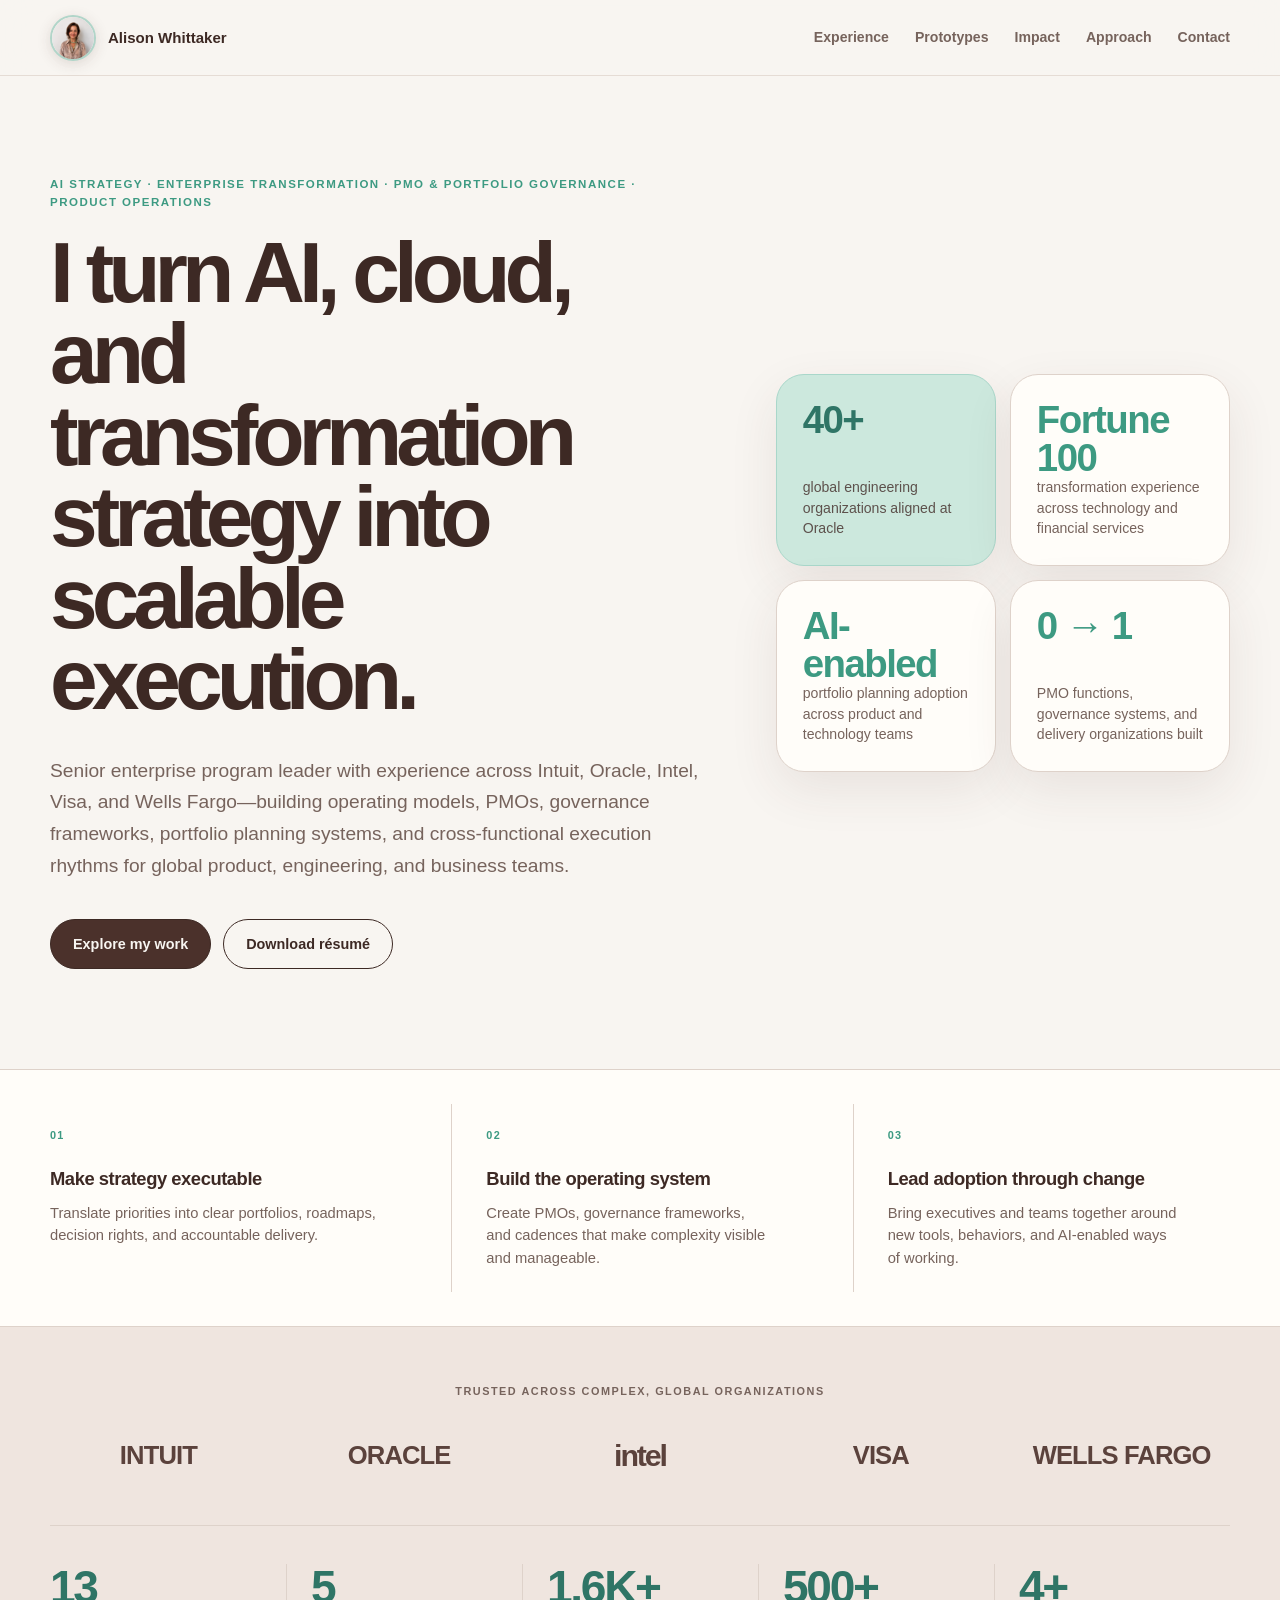
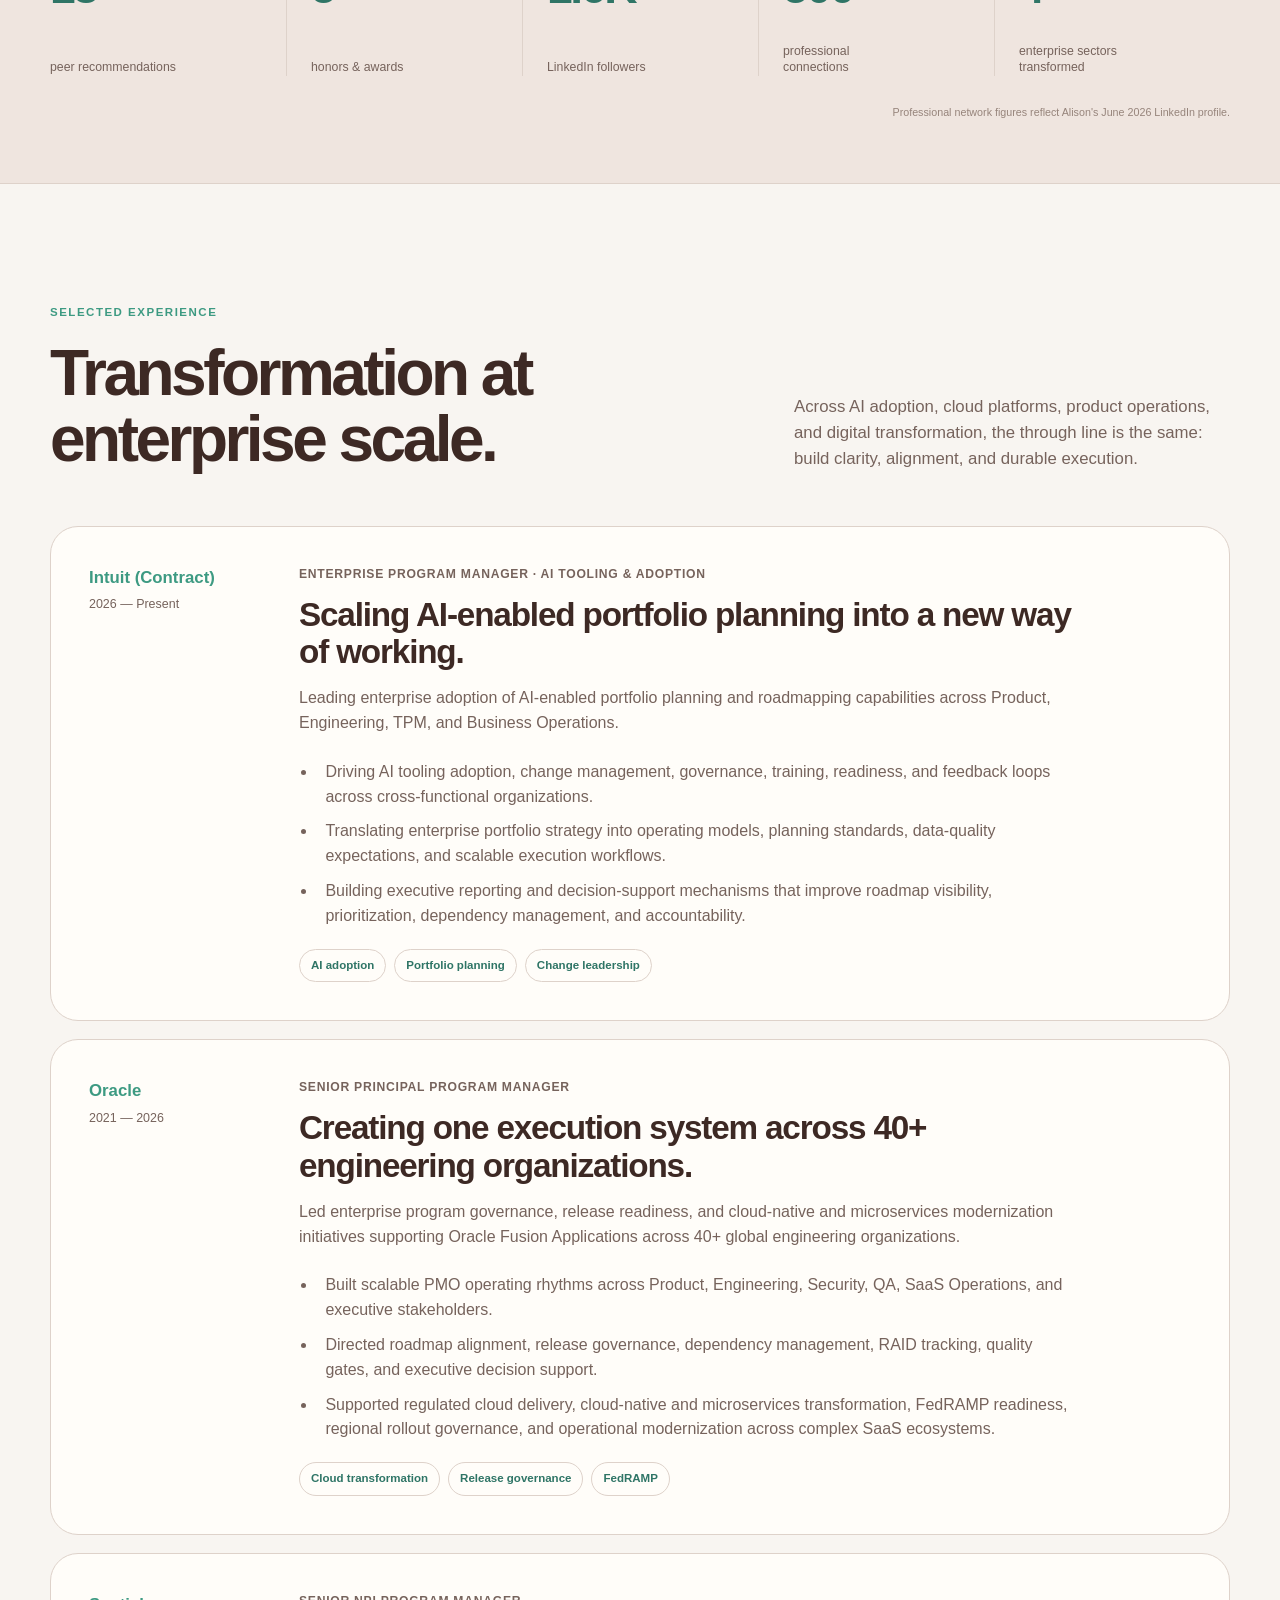
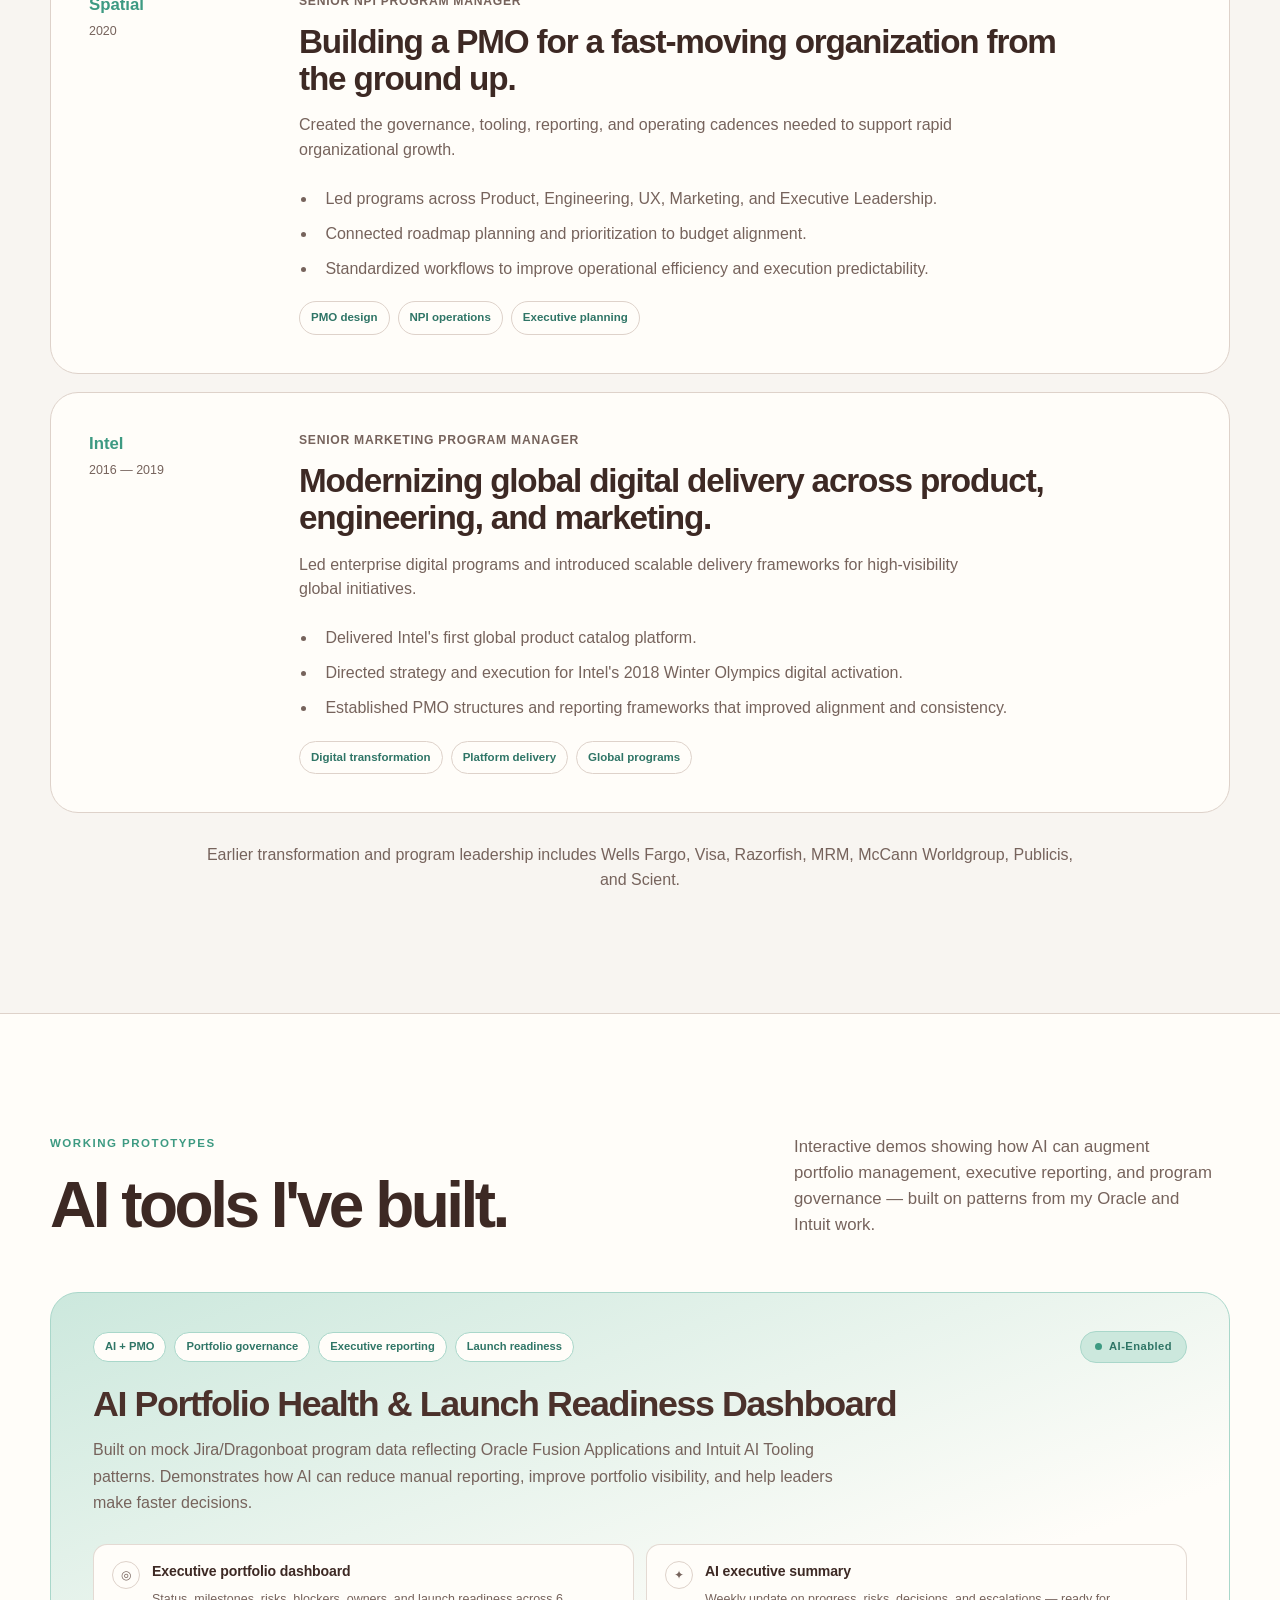
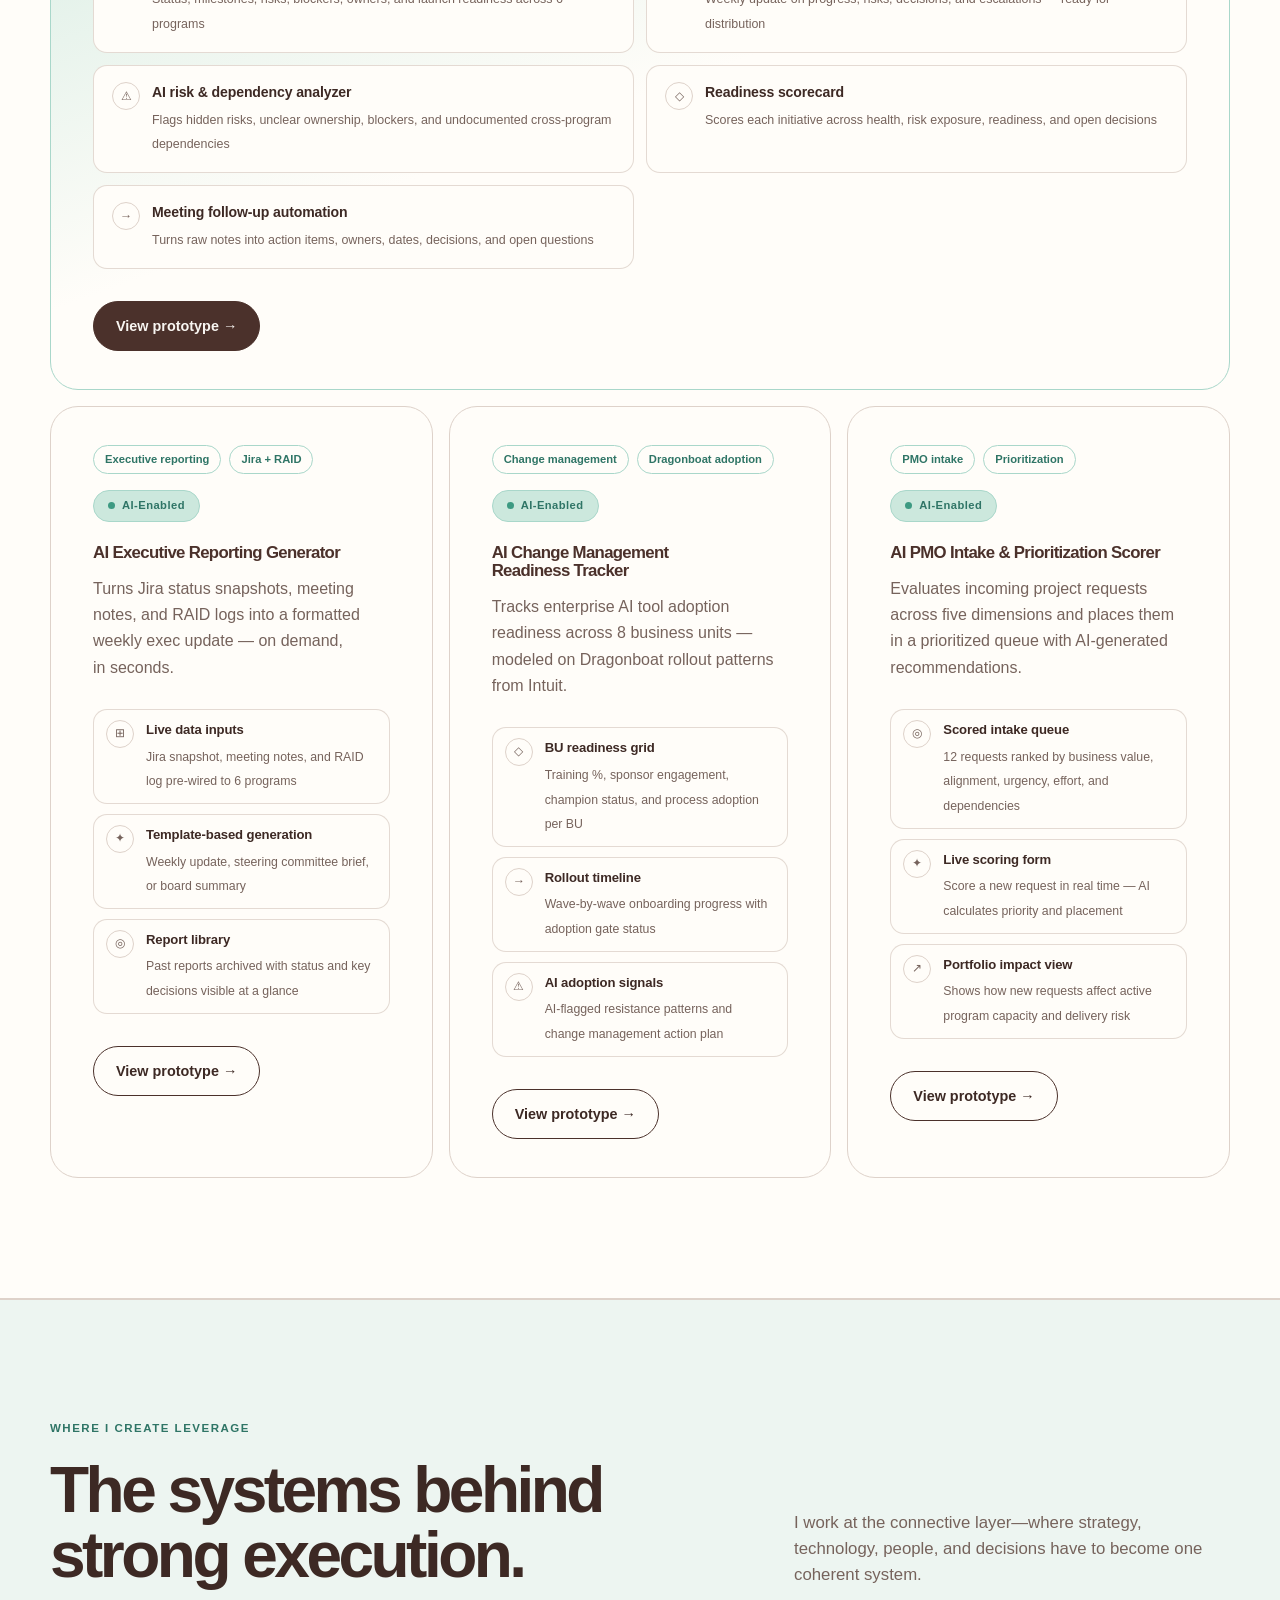
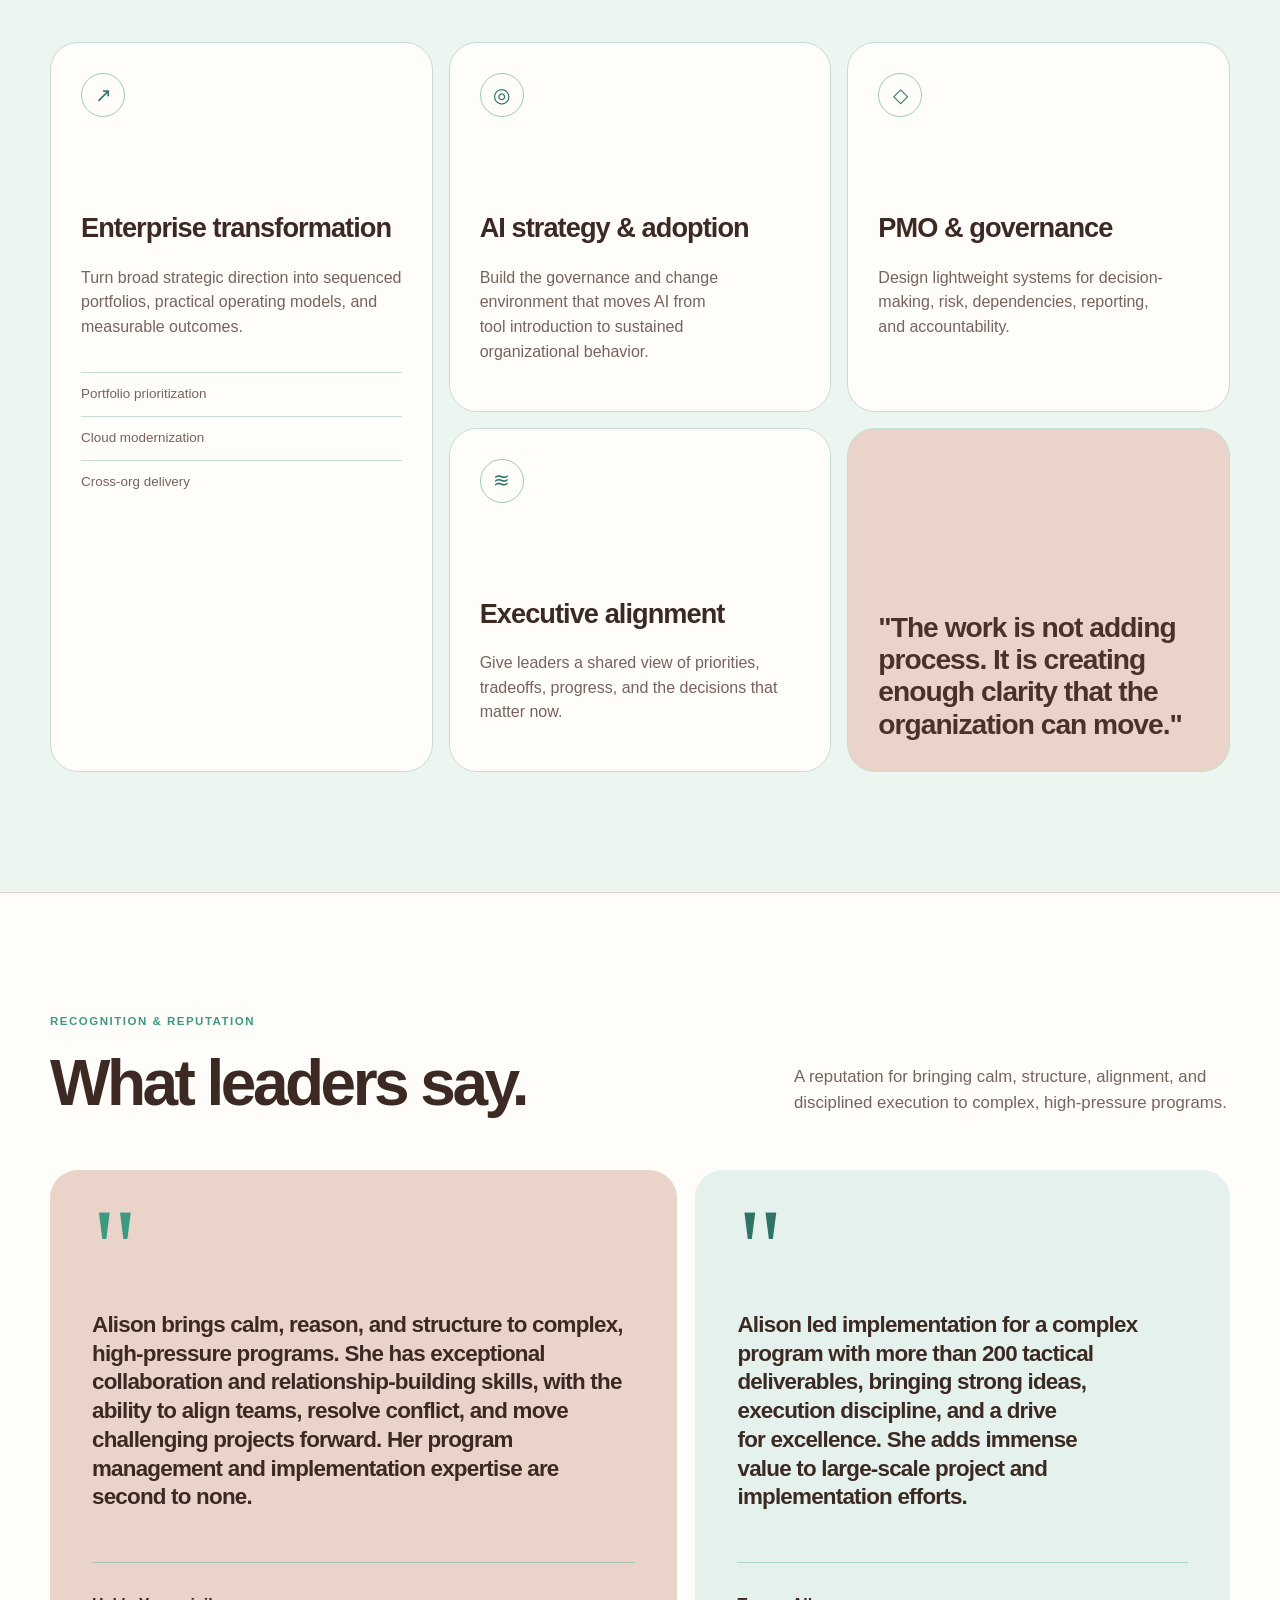
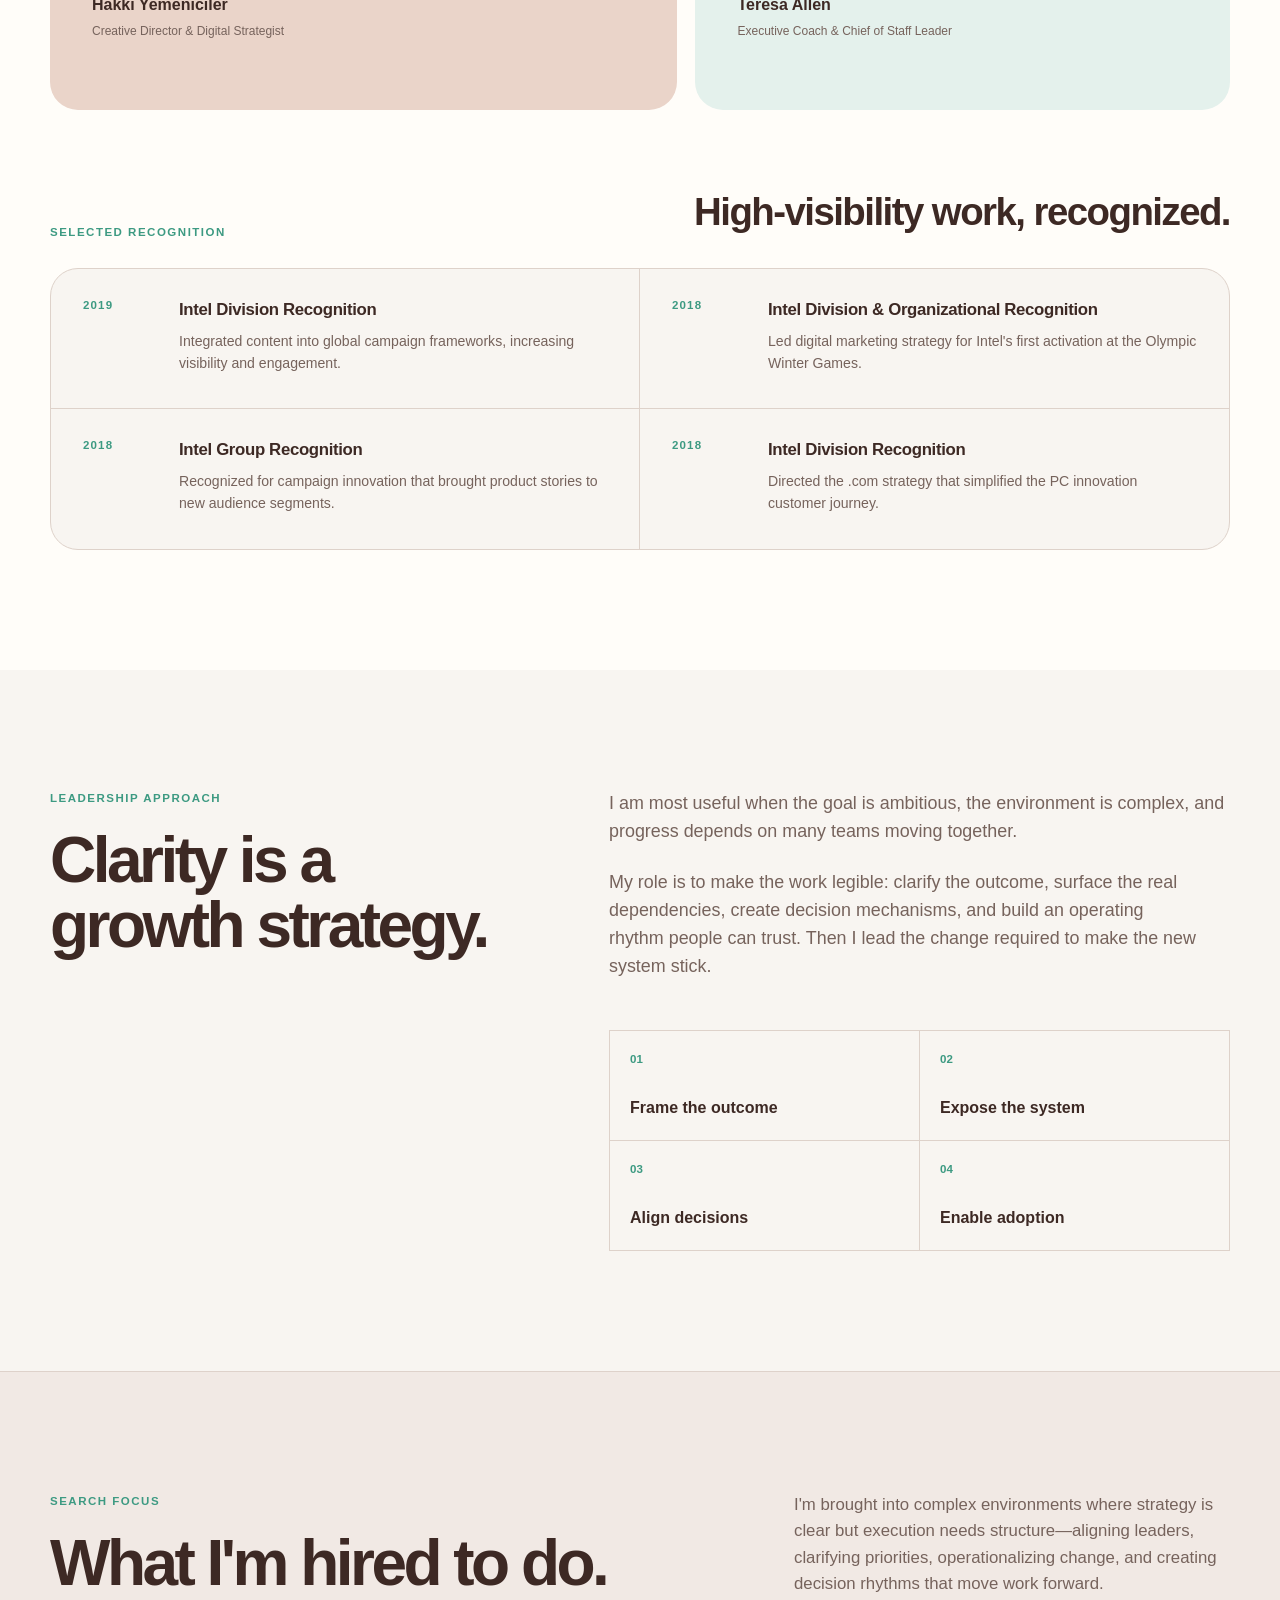
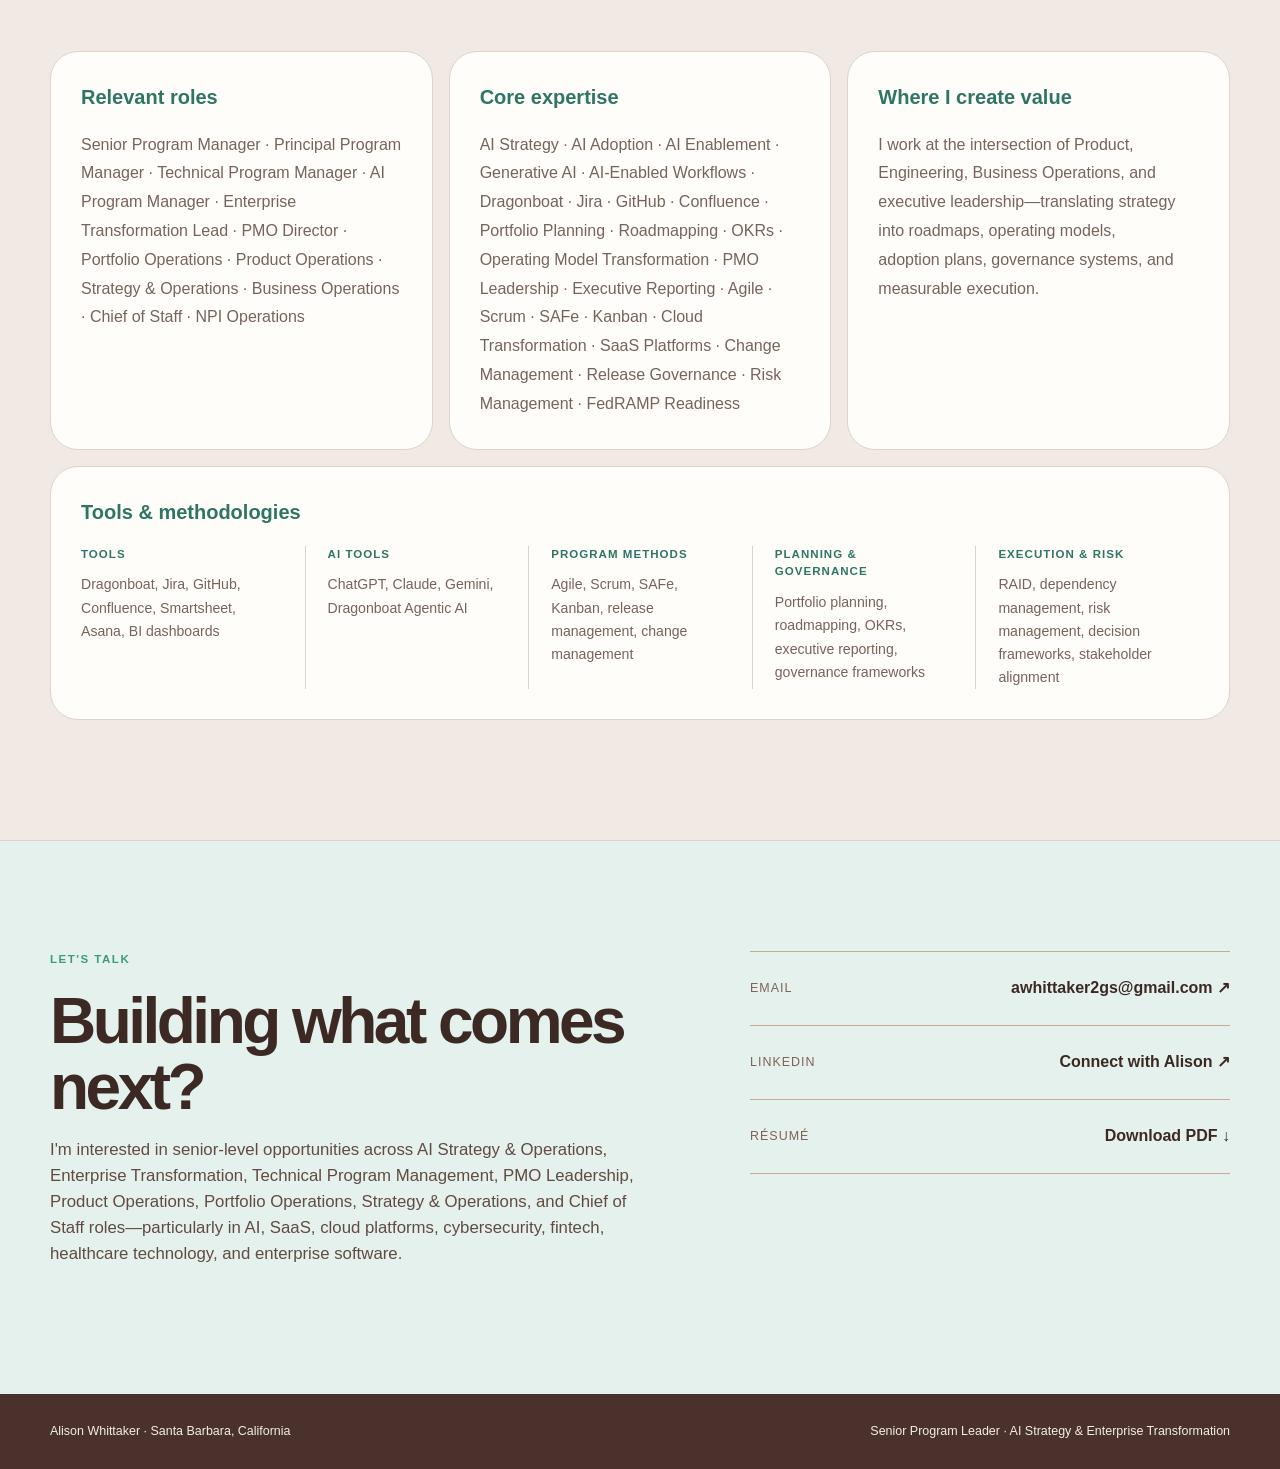
==== commit e96fb3f8: "Add files via upload" ====
--- a/index.html
+++ b/index.html
@@ -277,6 +277,97 @@
             <a class="button button-primary prototype-cta" href="portfolio-dashboard.html">View prototype →</a>
           </article>
         </div>
+
+        <div class="prototype-secondary-grid">
+
+          <article class="prototype-card prototype-card-secondary">
+            <div class="prototype-card-top">
+              <div class="prototype-tags-row">
+                <span class="proto-tag">Executive reporting</span>
+                <span class="proto-tag">Jira + RAID</span>
+              </div>
+              <div class="proto-ai-badge">
+                <span class="proto-pulse"></span>AI-Enabled
+              </div>
+            </div>
+            <h3>AI Executive Reporting Generator</h3>
+            <p>Turns Jira status snapshots, meeting notes, and RAID logs into a formatted weekly exec update — on demand, in seconds.</p>
+            <div class="prototype-features pf-compact">
+              <div class="pf-item">
+                <span class="pf-icon">⊞</span>
+                <div><strong>Live data inputs</strong><span>Jira snapshot, meeting notes, and RAID log pre-wired to 6 programs</span></div>
+              </div>
+              <div class="pf-item">
+                <span class="pf-icon">✦</span>
+                <div><strong>Template-based generation</strong><span>Weekly update, steering committee brief, or board summary</span></div>
+              </div>
+              <div class="pf-item">
+                <span class="pf-icon">◎</span>
+                <div><strong>Report library</strong><span>Past reports archived with status and key decisions visible at a glance</span></div>
+              </div>
+            </div>
+            <a class="button button-secondary prototype-cta" href="exec-report-generator.html">View prototype →</a>
+          </article>
+
+          <article class="prototype-card prototype-card-secondary">
+            <div class="prototype-card-top">
+              <div class="prototype-tags-row">
+                <span class="proto-tag">Change management</span>
+                <span class="proto-tag">Dragonboat adoption</span>
+              </div>
+              <div class="proto-ai-badge">
+                <span class="proto-pulse"></span>AI-Enabled
+              </div>
+            </div>
+            <h3>AI Change Management Readiness Tracker</h3>
+            <p>Tracks enterprise AI tool adoption readiness across 8 business units — modeled on Dragonboat rollout patterns from Intuit.</p>
+            <div class="prototype-features pf-compact">
+              <div class="pf-item">
+                <span class="pf-icon">◇</span>
+                <div><strong>BU readiness grid</strong><span>Training %, sponsor engagement, champion status, and process adoption per BU</span></div>
+              </div>
+              <div class="pf-item">
+                <span class="pf-icon">→</span>
+                <div><strong>Rollout timeline</strong><span>Wave-by-wave onboarding progress with adoption gate status</span></div>
+              </div>
+              <div class="pf-item">
+                <span class="pf-icon">⚠</span>
+                <div><strong>AI adoption signals</strong><span>AI-flagged resistance patterns and change management action plan</span></div>
+              </div>
+            </div>
+            <a class="button button-secondary prototype-cta" href="change-readiness-tracker.html">View prototype →</a>
+          </article>
+
+          <article class="prototype-card prototype-card-secondary">
+            <div class="prototype-card-top">
+              <div class="prototype-tags-row">
+                <span class="proto-tag">PMO intake</span>
+                <span class="proto-tag">Prioritization</span>
+              </div>
+              <div class="proto-ai-badge">
+                <span class="proto-pulse"></span>AI-Enabled
+              </div>
+            </div>
+            <h3>AI PMO Intake &amp; Prioritization Scorer</h3>
+            <p>Evaluates incoming project requests across five dimensions and places them in a prioritized queue with AI-generated recommendations.</p>
+            <div class="prototype-features pf-compact">
+              <div class="pf-item">
+                <span class="pf-icon">◎</span>
+                <div><strong>Scored intake queue</strong><span>12 requests ranked by business value, alignment, urgency, effort, and dependencies</span></div>
+              </div>
+              <div class="pf-item">
+                <span class="pf-icon">✦</span>
+                <div><strong>Live scoring form</strong><span>Score a new request in real time — AI calculates priority and placement</span></div>
+              </div>
+              <div class="pf-item">
+                <span class="pf-icon">↗</span>
+                <div><strong>Portfolio impact view</strong><span>Shows how new requests affect active program capacity and delivery risk</span></div>
+              </div>
+            </div>
+            <a class="button button-secondary prototype-cta" href="pmo-intake-scorer.html">View prototype →</a>
+          </article>
+
+        </div>
       </div>
     </section>
 
--- a/styles.css
+++ b/styles.css
@@ -507,6 +507,33 @@
 
 .prototype-cta {
   border-color: var(--cocoa);
+}
+
+/* Secondary prototype cards */
+.prototype-secondary-grid {
+  display: grid;
+  grid-template-columns: repeat(3, 1fr);
+  gap: 16px;
+  margin-top: 16px;
+}
+.prototype-card-secondary {
+  background: var(--surface);
+  border-color: var(--line);
+}
+.prototype-card-secondary h3 {
+  font-size: 1.05rem;
+}
+.pf-compact {
+  grid-template-columns: 1fr;
+  gap: 10px;
+}
+.pf-compact .pf-item { padding: 10px 12px; }
+.pf-compact .pf-icon { font-size: .95rem; }
+.pf-compact .pf-item strong { font-size: .82rem; }
+.pf-compact .pf-item span { font-size: .77rem; }
+
+@media (max-width: 900px) {
+  .prototype-secondary-grid { grid-template-columns: 1fr; }
 }
 
 /* ── END PROTOTYPES ─────────────────────────────────── */
